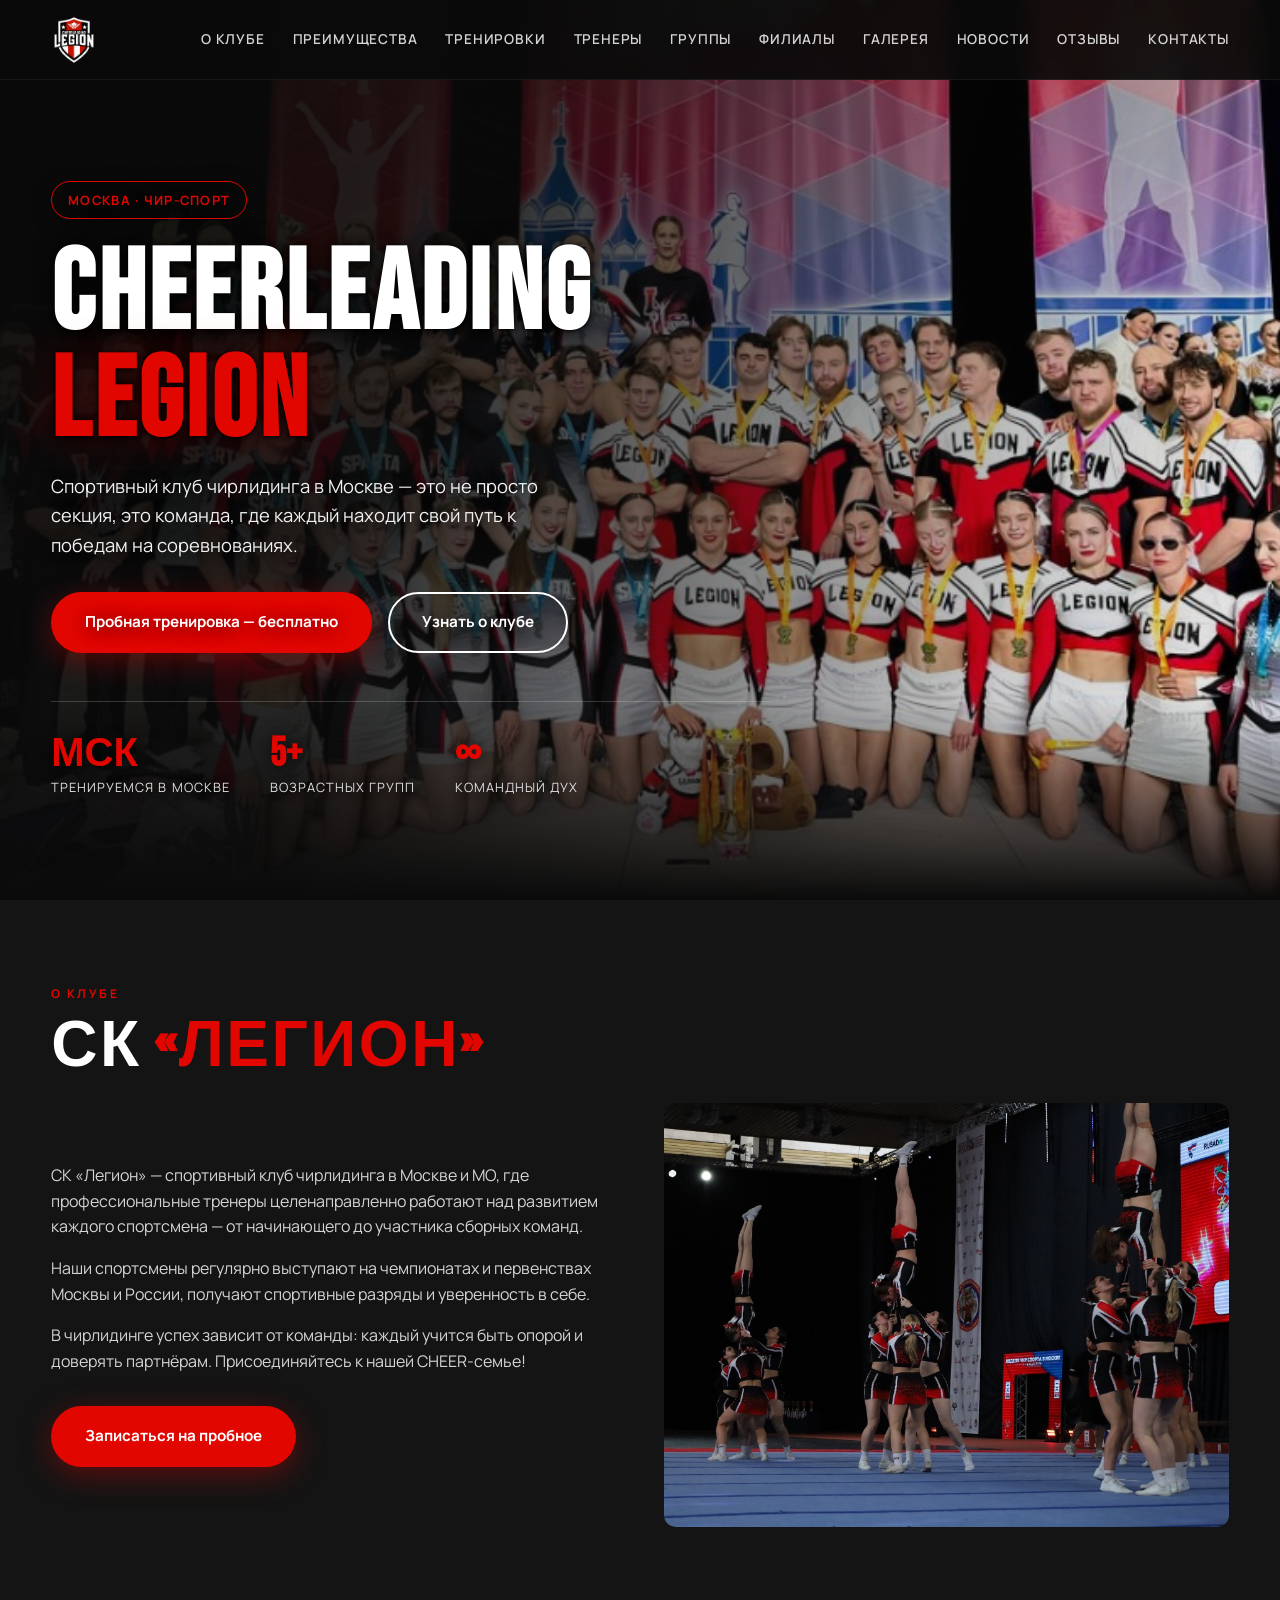
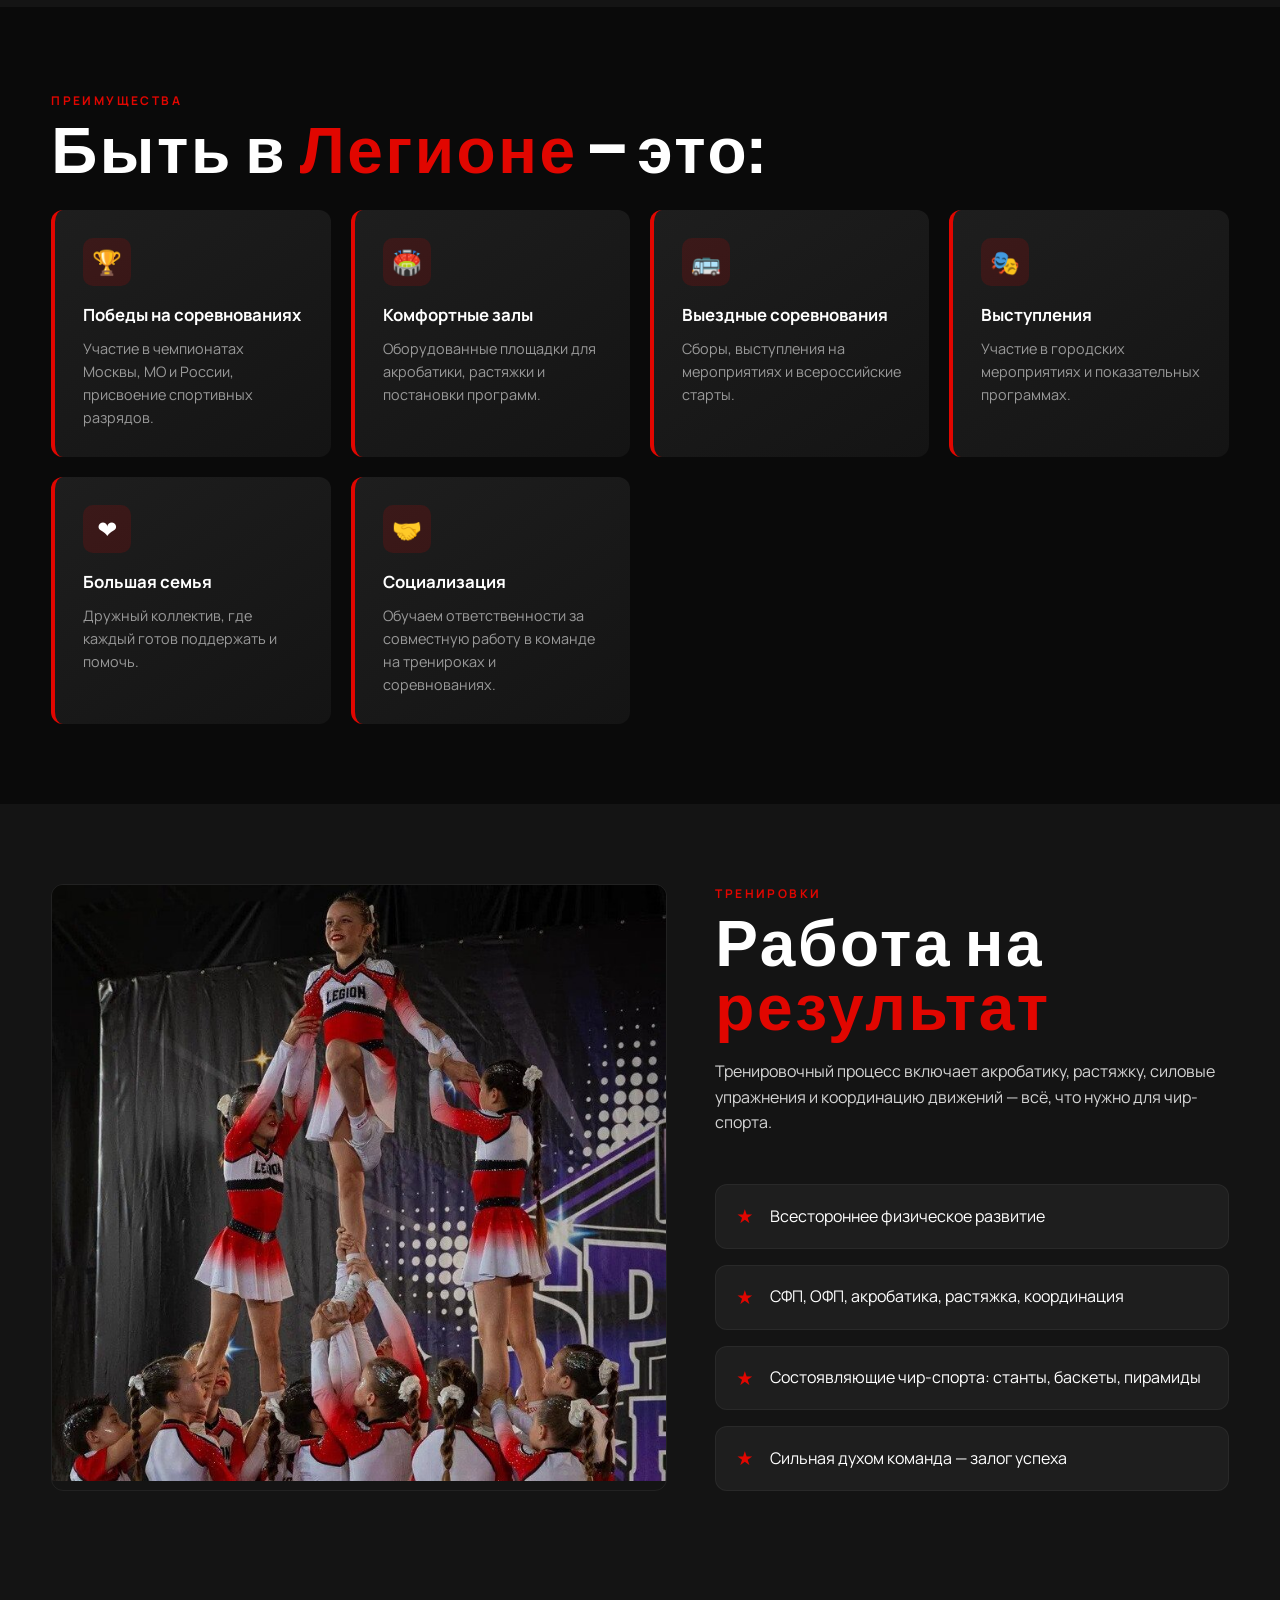
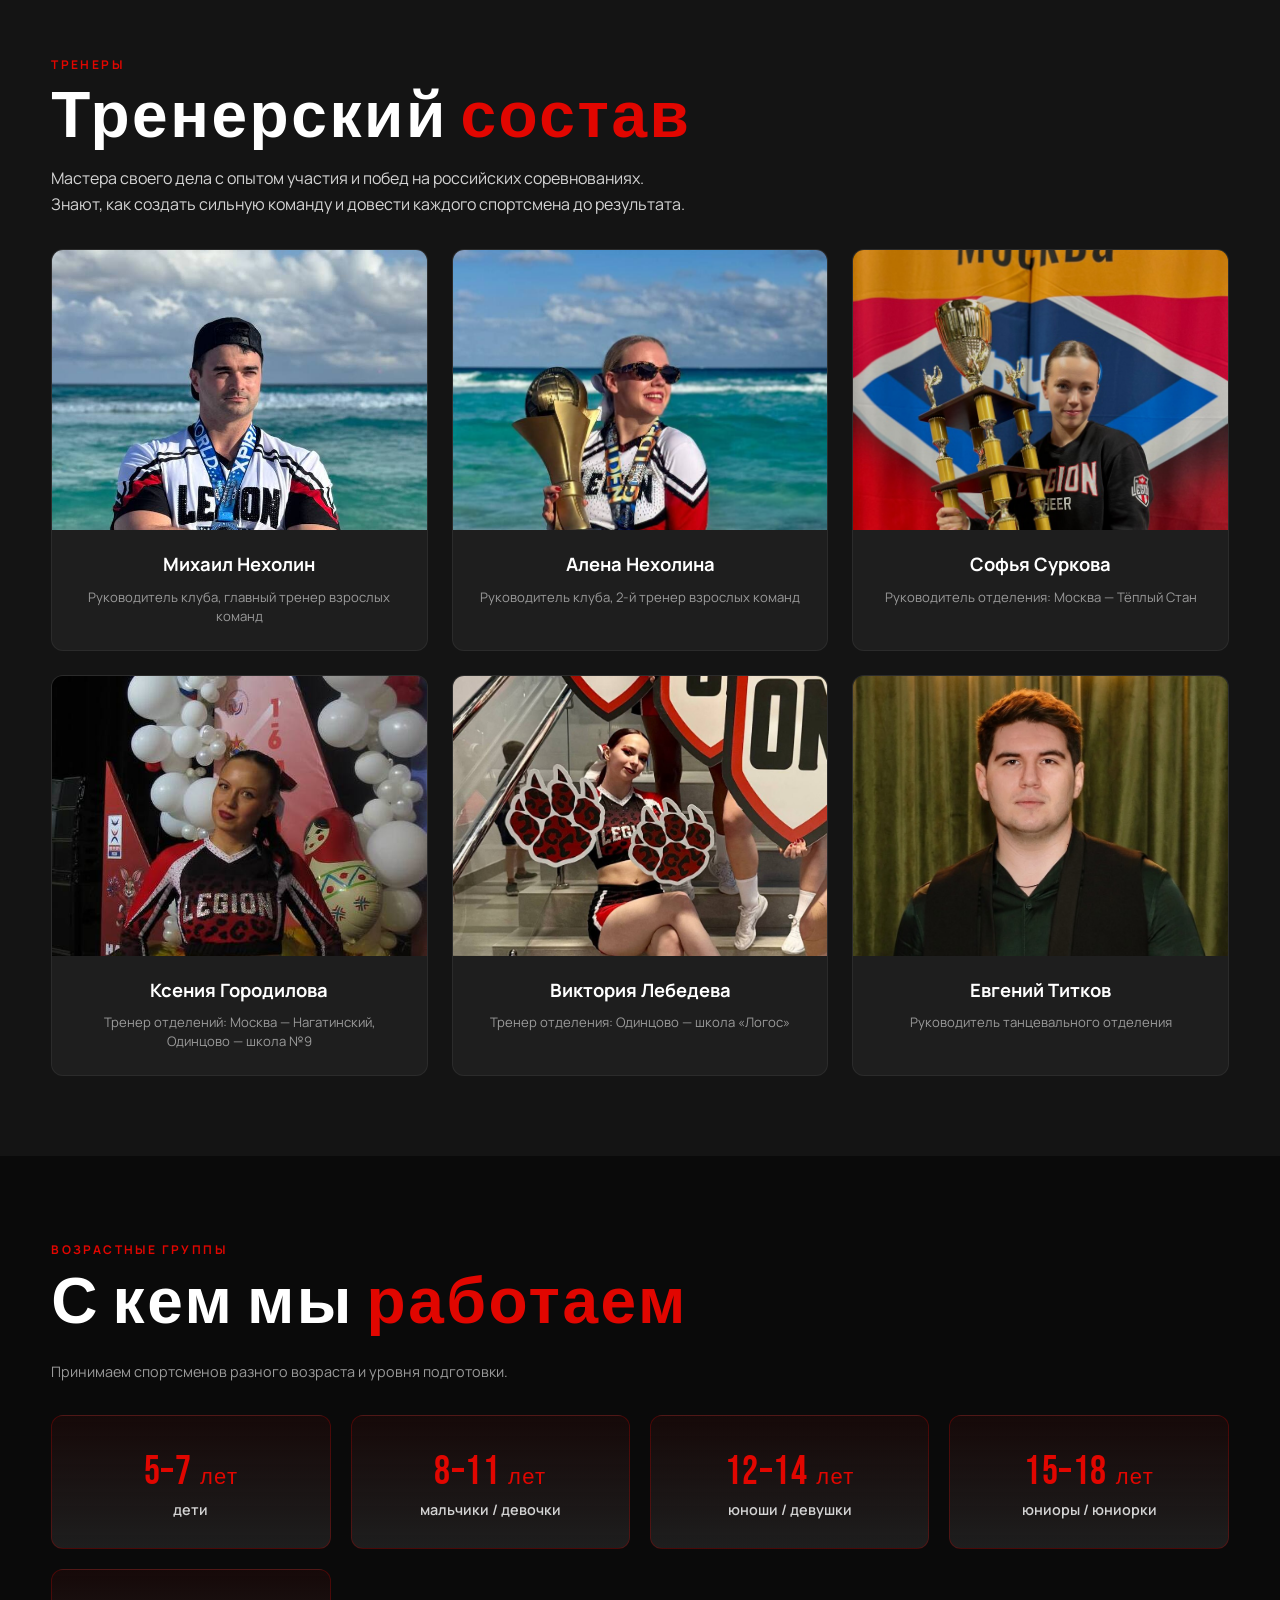
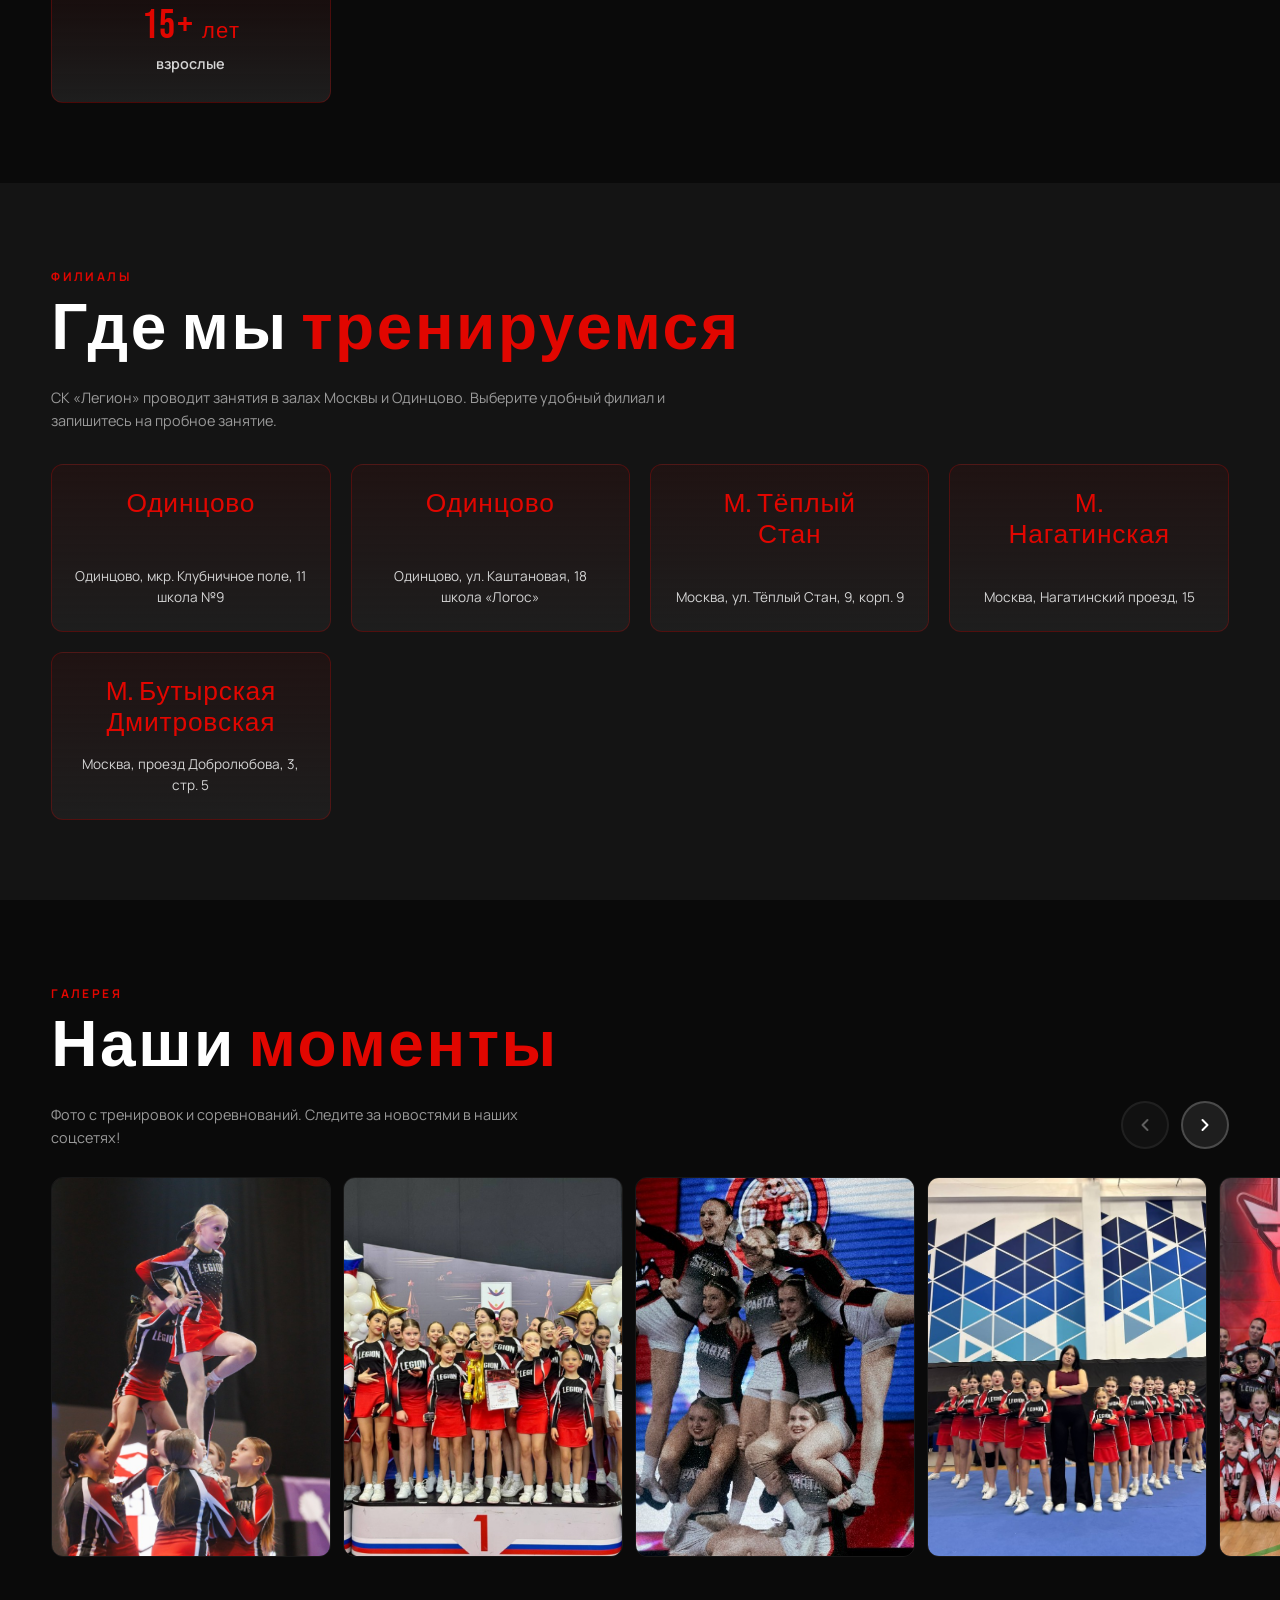
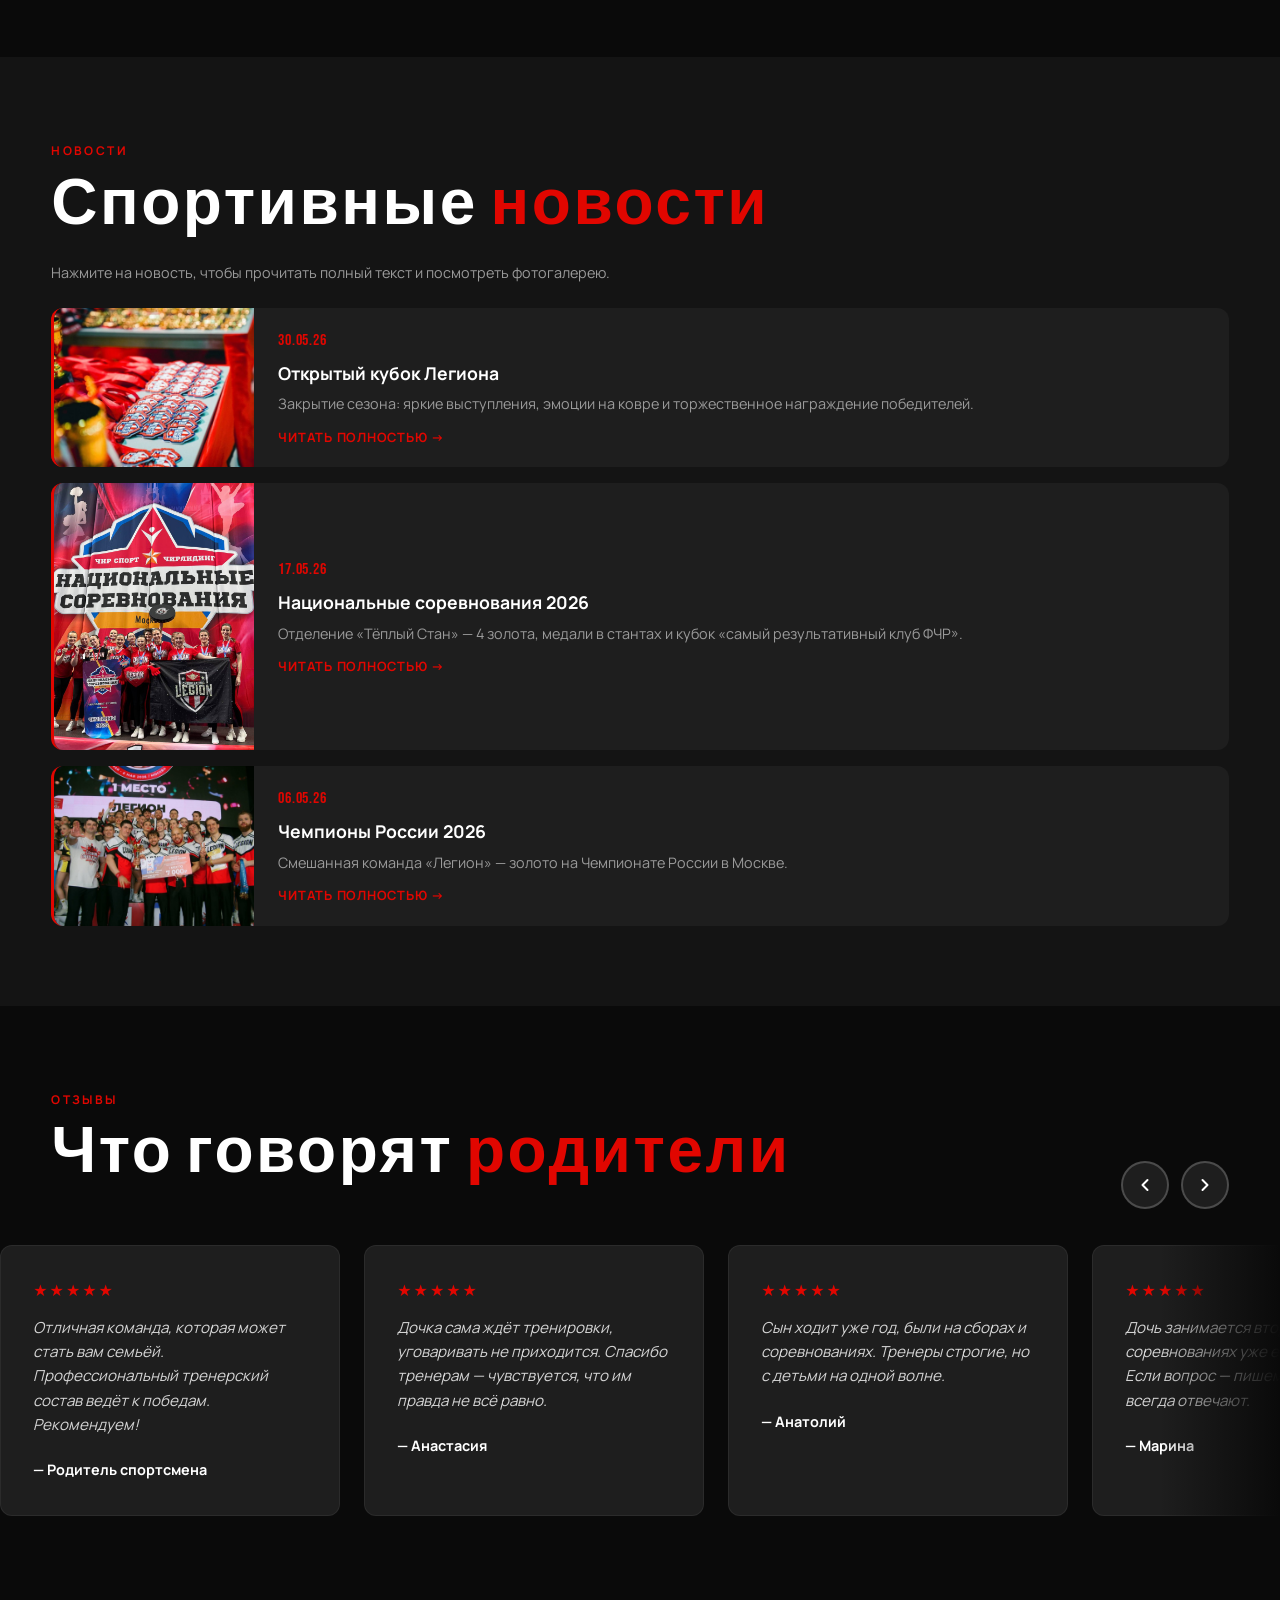
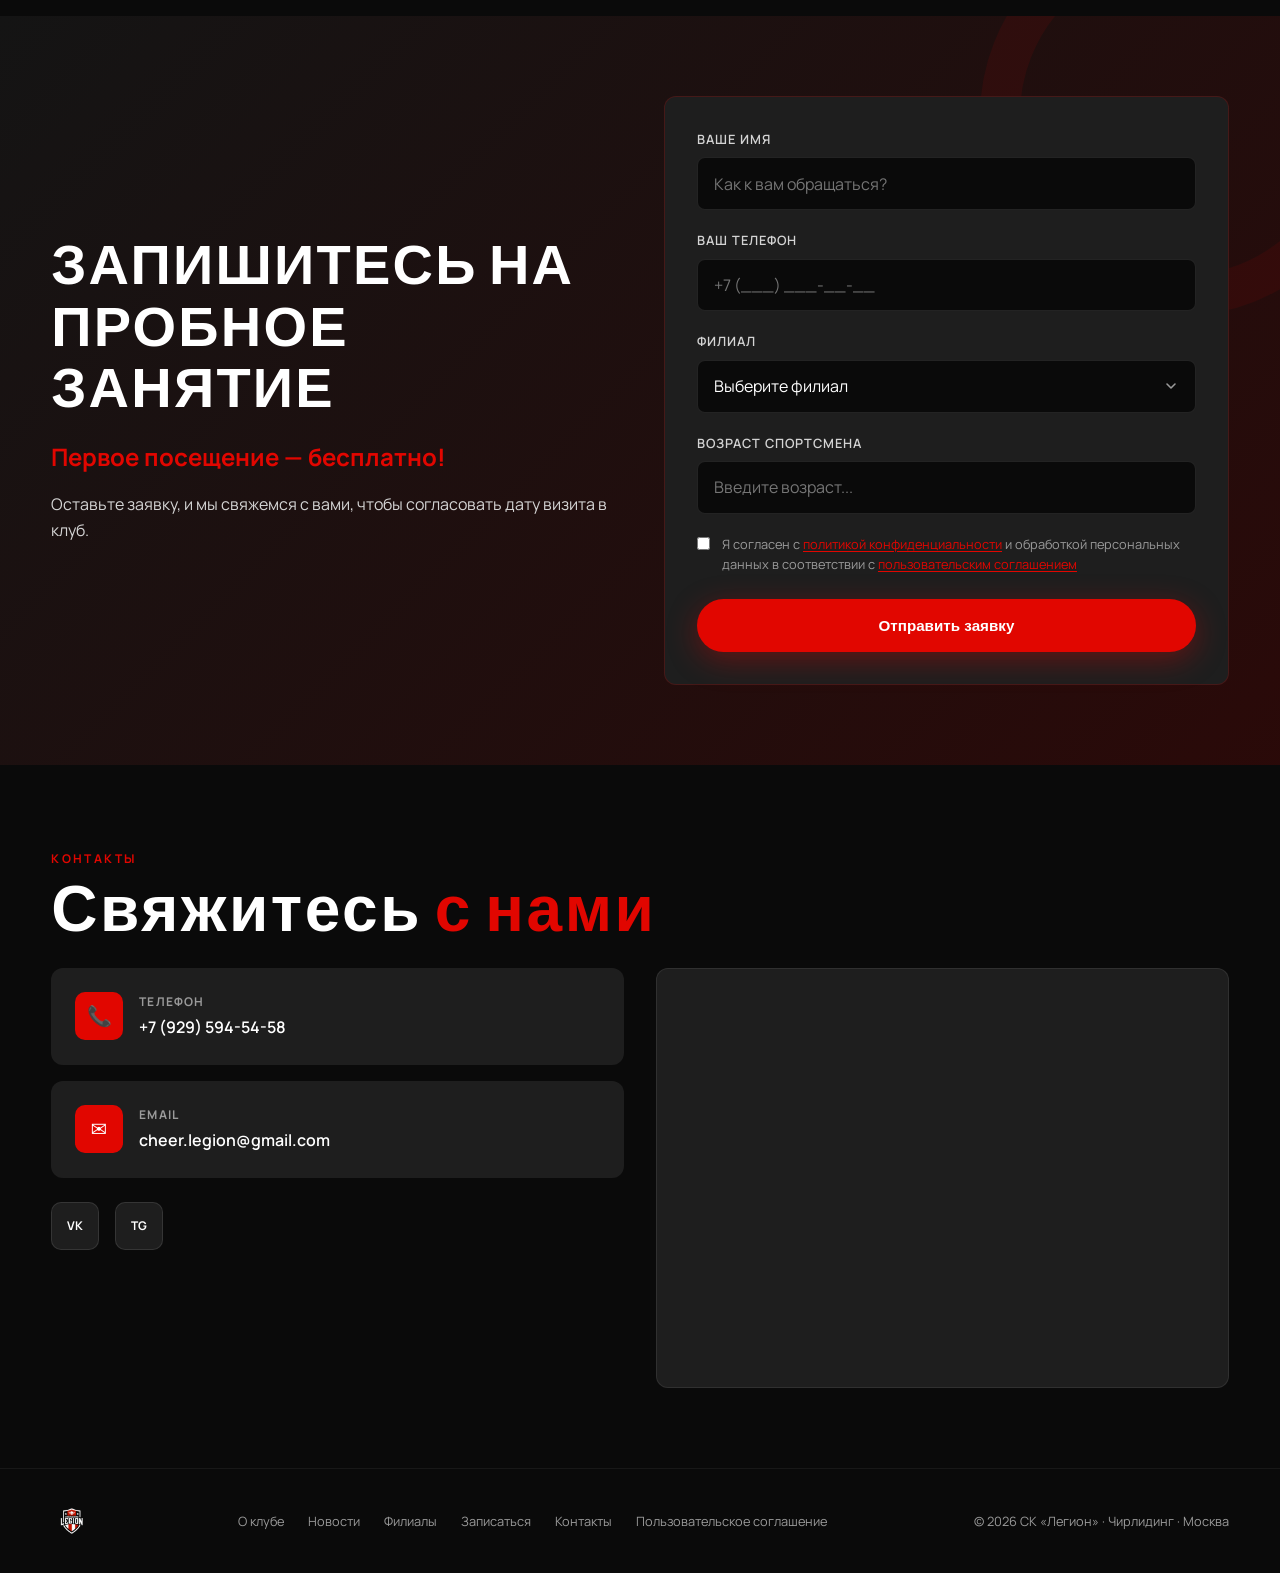
==== index.html @ 0fc9ca2a "Update docs" ====
<!DOCTYPE html>
<html lang="ru">
<head>
  <meta charset="UTF-8">
  <meta name="viewport" content="width=device-width, initial-scale=1.0">
  <meta name="description" content="СК «Легион» — спортивный клуб чирлидинга в Москве. Пробная тренировка бесплатно. Чир-спорт, акробатика, соревнования.">
  <title>СК «Легион» — Чирлидинг в Москве</title>
  <link rel="preconnect" href="https://fonts.googleapis.com">
  <link rel="preconnect" href="https://fonts.gstatic.com" crossorigin>
  <link href="https://fonts.googleapis.com/css2?family=Bebas+Neue&family=Manrope:wght@400;500;600;700;800&display=swap" rel="stylesheet">
  <link rel="stylesheet" href="css/styles.css?v=25">
  <link rel="icon" href="images/logo.png?v=2" type="image/png">
</head>
<body>

  <header class="header" id="header">
    <div class="header-inner">
      <a href="#" class="logo-link">
        <img src="images/logo.png?v=2" alt="Cheerleading Legion">
      </a>
      <nav class="nav">
        <a href="#about">О клубе</a>
        <a href="#benefits">Преимущества</a>
        <a href="#training">Тренировки</a>
        <a href="#coaches">Тренеры</a>
        <a href="#pricing">Группы</a>
        <a href="#branches">Филиалы</a>
        <a href="#gallery">Галерея</a>
        <a href="#news">Новости</a>
        <a href="#reviews">Отзывы</a>
        <a href="#contacts">Контакты</a>
      </nav>
      <a href="#signup" class="btn btn-primary header-cta">Записаться</a>
      <button class="burger" id="burger" aria-label="Меню">
        <span></span><span></span><span></span>
      </button>
    </div>
  </header>

  <div class="mobile-menu" id="mobileMenu">
    <button class="close-btn" id="mobileClose" aria-label="Закрыть">×</button>
    <a href="#about">О клубе</a>
    <a href="#benefits">Преимущества</a>
    <a href="#training">Тренировки</a>
    <a href="#coaches">Тренеры</a>
    <a href="#pricing">Группы</a>
    <a href="#branches">Филиалы</a>
    <a href="#gallery">Галерея</a>
    <a href="#news">Новости</a>
    <a href="#reviews">Отзывы</a>
    <a href="#signup">Записаться</a>
    <a href="#contacts">Контакты</a>
  </div>

  <section class="hero">
    <div class="hero-bg"></div>
    <div class="container hero-content">
      <div class="hero-badge">Москва · Чир-спорт</div>
      <h1>
        CHEERLEADING
        <span class="accent">LEGION</span>
      </h1>
      <p class="hero-sub">
        Спортивный клуб чирлидинга в Москве — это не просто секция, это команда,
        где каждый находит свой путь к победам на соревнованиях.
      </p>
      <div class="hero-actions">
        <a href="#signup" class="btn btn-primary">Пробная тренировка — бесплатно</a>
        <a href="#about" class="btn btn-outline">Узнать о клубе</a>
      </div>
      <div class="hero-stats">
        <div class="hero-stat">
          <strong>МСК</strong>
          <span>Тренируемся в Москве</span>
        </div>
        <div class="hero-stat">
          <strong>5+</strong>
          <span>Возрастных групп</span>
        </div>
        <div class="hero-stat">
          <strong>∞</strong>
          <span>Командный дух</span>
        </div>
      </div>
    </div>
  </section>

  <section class="section about" id="about">
    <div class="container">
      <span class="section-label">О клубе</span>
      <h2 class="section-title">СК <span>«ЛЕГИОН»</span></h2>
      <div class="about-grid">
        <div class="about-text">
          <p>
            СК «Легион» — спортивный клуб чирлидинга в Москве и МО, где профессиональные
            тренеры целенаправленно работают над развитием каждого спортсмена — от
            начинающего до участника сборных команд.
          </p>
          <p>
            Наши спортсмены регулярно выступают на чемпионатах и первенствах Москвы
            и России, получают спортивные
            разряды и уверенность в себе.
          </p>
          <p>
            В чирлидинге успех зависит от команды: каждый учится быть опорой и
            доверять партнёрам. Присоединяйтесь к нашей CHEER-семье!
          </p>
          <a href="#signup" class="btn btn-primary" style="margin-top: 1rem;">Записаться на пробное</a>
        </div>
        <div class="about-image">
          <img src="images/about.png?v=2" alt="Команда Легион — выступление на соревнованиях" loading="lazy">
        </div>
      </div>
    </div>
  </section>

  <section class="section" id="benefits">
    <div class="container">
      <span class="section-label">Преимущества</span>
      <h2 class="section-title">Быть в <span>Легионе</span> — это:</h2>
      <div class="benefits-grid">
        <article class="benefit-card">
          <div class="icon">🏆</div>
          <h3>Победы на соревнованиях</h3>
          <p>Участие в чемпионатах Москвы, МО и России, присвоение спортивных разрядов.</p>
        </article>
        <article class="benefit-card">
          <div class="icon">🏟️</div>
          <h3>Комфортные залы</h3>
          <p>Оборудованные площадки для акробатики, растяжки и постановки программ.</p>
        </article>
        <article class="benefit-card">
          <div class="icon">🚌</div>
          <h3>Выездные соревнования</h3>
          <p>Сборы, выступления на мероприятиях и всероссийские старты.</p>
        </article>
        <article class="benefit-card">
          <div class="icon">🎭</div>
          <h3>Выступления</h3>
          <p>Участие в городских мероприятиях и показательных программах.</p>
        </article>
        <article class="benefit-card">
          <div class="icon">❤️</div>
          <h3>Большая семья</h3>
          <p>Дружный коллектив, где каждый готов поддержать и помочь.</p>
        </article>
        <article class="benefit-card">
          <div class="icon">🤝</div>
          <h3>Социализация</h3>
          <p>Обучаем ответственности за совместную работу в команде на тренироках и соревнованиях.</p>
        </article>
      </div>
    </div>
  </section>

  <section class="section training" id="training">
    <div class="container training-wrap">
      <div class="training-image">
        <img src="images/training-pyramid.jpg?v=2" alt="Команда Легион — пирамида на соревнованиях" loading="lazy">
      </div>
      <div class="training-content">
        <span class="section-label">Тренировки</span>
        <h2 class="section-title">Работа на <span>результат</span></h2>
        <p class="training-desc">
          Тренировочный процесс включает акробатику, растяжку, силовые упражнения
          и координацию движений — всё, что нужно для чир-спорта.
        </p>
        <ul class="training-list">
          <li>Всестороннее физическое развитие</li>
          <li>СФП, ОФП, акробатика, растяжка, координация</li>
          <li>Состоявляющие чир-спорта: станты, баскеты, пирамиды</li>
          <li>Сильная духом команда — залог успеха</li>
        </ul>
      </div>
    </div>
  </section>

  <section class="section coaches" id="coaches">
    <div class="container">
      <span class="section-label">Тренеры</span>
      <h2 class="section-title">Тренерский <span>состав</span></h2>
      <p style="color: var(--gray-light); max-width: 640px; margin: -0.5rem 0 2rem;">
        Мастера своего дела с опытом участия и побед на российских соревнованиях.
        Знают, как создать сильную команду и довести каждого спортсмена до результата.
      </p>
      <div class="coaches-grid">
        <article class="coach-card">
          <div class="coach-photo">
            <img src="images/coach-1.png?v=3" alt="Михаил Нехолин" loading="lazy">
          </div>
          <div class="coach-info">
            <h3>Михаил Нехолин</h3>
            <p>Руководитель клуба, главный тренер взрослых команд</p>
          </div>
        </article>
        <article class="coach-card">
          <div class="coach-photo">
            <img src="images/coach-2.png?v=3" alt="Алена Нехолина" loading="lazy">
          </div>
          <div class="coach-info">
            <h3>Алена Нехолина</h3>
            <p>Руководитель клуба, 2-й тренер взрослых команд</p>
          </div>
        </article>
        <article class="coach-card">
          <div class="coach-photo">
            <img src="images/coach-5.png" alt="Софья Суркова" loading="lazy">
          </div>
          <div class="coach-info">
            <h3>Софья Суркова</h3>
            <p>Руководитель отделения: Москва — Тёплый Стан</p>
          </div>
        </article>
        <article class="coach-card">
          <div class="coach-photo">
            <img src="images/coach-4.png?v=3" alt="Ксения Городилова" loading="lazy">
          </div>
          <div class="coach-info">
            <h3>Ксения Городилова</h3>
            <p>Тренер отделений: Москва — Нагатинский, Одинцово — школа №9</p>
          </div>
        </article>
        <article class="coach-card">
          <div class="coach-photo">
            <img src="images/coach-3.png?v=2" alt="Виктория Лебедева" loading="lazy">
          </div>
          <div class="coach-info">
            <h3>Виктория Лебедева</h3>
            <p>Тренер отделения: Одинцово — школа «Логос»</p>
          </div>
        </article>
        <article class="coach-card">
          <div class="coach-photo">
            <img src="images/coach-6.png" alt="Евгений Титков" loading="lazy">
          </div>
          <div class="coach-info">
            <h3>Евгений Титков</h3>
            <p>Руководитель танцевального отделения</p>
          </div>
        </article>
      </div>
    </div>
  </section>

  <section class="section" id="pricing">
    <div class="container">
      <span class="section-label">Возрастные группы</span>
      <h2 class="section-title">С кем мы <span>работаем</span></h2>
      <p class="section-note">
        Принимаем спортсменов разного возраста и уровня подготовки.
      </p>
      <div class="pricing-grid">
        <article class="price-card age-card">
          <div class="price">5–7 <span class="age-card-unit">лет</span></div>
          <p class="age-card-category">дети</p>
        </article>

        <article class="price-card age-card">
          <div class="price">8–11 <span class="age-card-unit">лет</span></div>
          <p class="age-card-category">мальчики / девочки</p>
        </article>

        <article class="price-card age-card">
          <div class="price">12–14 <span class="age-card-unit">лет</span></div>
          <p class="age-card-category">юноши / девушки</p>
        </article>

        <article class="price-card age-card">
          <div class="price">15–18 <span class="age-card-unit">лет</span></div>
          <p class="age-card-category">юниоры / юниорки</p>
        </article>

        <article class="price-card age-card">
          <div class="price">15+ <span class="age-card-unit">лет</span></div>
          <p class="age-card-category">взрослые</p>
        </article>
      </div>
    </div>
  </section>

  <section class="section branches" id="branches">
    <div class="container">
      <span class="section-label">Филиалы</span>
      <h2 class="section-title">Где мы <span>тренируемся</span></h2>
      <p class="section-note">
        СК «Легион» проводит занятия в залах Москвы и Одинцово. Выберите удобный филиал и запишитесь на пробное занятие.
      </p>
      <div class="pricing-grid branches-grid">
        <article class="price-card branch-card">
          <div class="price">Одинцово</div>
          <p class="location">Одинцово, мкр. Клубничное поле, 11<br>школа №9</p>
        </article>

        <article class="price-card branch-card">
          <div class="price">Одинцово</div>
          <p class="location">Одинцово, ул. Каштановая, 18<br>школа «Логос»</p>
        </article>

        <article class="price-card branch-card">
          <div class="price">М. Тёплый<br>Стан</div>
          <p class="location">Москва, ул. Тёплый Стан, 9, корп. 9</p>
        </article>

        <article class="price-card branch-card">
          <div class="price">М.<br>Нагатинская</div>
          <p class="location">Москва, Нагатинский проезд, 15</p>
        </article>

        <article class="price-card branch-card">
          <div class="price">М. Бутырская<br>Дмитровская</div>
          <p class="location">Москва, проезд Добролюбова, 3, стр. 5</p>
        </article>
      </div>
    </div>
  </section>

  <section class="section gallery-section" id="gallery">
    <div class="container">
      <div class="gallery-header">
        <div>
          <span class="section-label">Галерея</span>
          <h2 class="section-title">Наши <span>моменты</span></h2>
          <p class="gallery-desc">Фото с тренировок и соревнований. Следите за новостями в наших соцсетях!</p>
        </div>
        <div class="gallery-nav">
          <button type="button" class="gallery-nav-btn" id="galleryPrev" aria-label="Предыдущие фото" disabled>
            <svg width="20" height="20" viewBox="0 0 20 20" fill="none" aria-hidden="true"><path d="M12.5 15L7.5 10L12.5 5" stroke="currentColor" stroke-width="2" stroke-linecap="round" stroke-linejoin="round"/></svg>
          </button>
          <button type="button" class="gallery-nav-btn" id="galleryNext" aria-label="Следующие фото">
            <svg width="20" height="20" viewBox="0 0 20 20" fill="none" aria-hidden="true"><path d="M7.5 5L12.5 10L7.5 15" stroke="currentColor" stroke-width="2" stroke-linecap="round" stroke-linejoin="round"/></svg>
          </button>
        </div>
      </div>
      <div class="gallery-slider-outer">
        <div class="gallery-slider" id="gallerySlider" tabindex="0" role="region" aria-label="Галерея фотографий">
          <div class="gallery-item">
            <img src="images/gallery-1.png?v=2" alt="Пирамида — команда Легион" loading="lazy">
          </div>
          <div class="gallery-item">
            <img src="images/gallery-2.png?v=2" alt="Победа на пьедестале" loading="lazy">
          </div>
          <div class="gallery-item">
            <img src="images/gallery-3.png?v=3" alt="Выступление на соревнованиях в Москве" loading="lazy">
          </div>
          <div class="gallery-item">
            <img src="images/gallery-4.png?v=2" alt="Команда Легион с тренером" loading="lazy">
          </div>
          <div class="gallery-item">
            <img src="images/gallery-5.png?v=4" alt="Команда Легион — награждение" loading="lazy">
          </div>
          <div class="gallery-item">
            <img src="images/gallery-6.png" alt="Стойка на руках — Легион" loading="lazy">
          </div>
          <div class="gallery-item">
            <img src="images/gallery-7.png" alt="Команда Легион с медалями" loading="lazy">
          </div>
          <div class="gallery-item">
            <img src="images/gallery-8.png" alt="Гибкость в станте на соревнованиях" loading="lazy">
          </div>
          <div class="gallery-item">
            <img src="images/gallery-9.png" alt="Пирамиду с тренером — Легион" loading="lazy">
          </div>
          <div class="gallery-item">
            <img src="images/gallery-10.png" alt="Групповой стант на сцене" loading="lazy">
          </div>
          <div class="gallery-item">
            <img src="images/gallery-11.png" alt="Стойка на руках — команда" loading="lazy">
          </div>
          <div class="gallery-item">
            <img src="images/gallery-12.png" alt="Пирамида на соревнованиях в Москве" loading="lazy">
          </div>
          <div class="gallery-item">
            <img src="images/gallery-13.png" alt="Групповой стант — Легион" loading="lazy">
          </div>
          <div class="gallery-item">
            <img src="images/gallery-14.png" alt="Прыжок с помпонами" loading="lazy">
          </div>
          <div class="gallery-item">
            <img src="images/gallery-15.png" alt="Групповые стойки на мате" loading="lazy">
          </div>
          <div class="gallery-item">
            <img src="images/gallery-16.png" alt="Выступление с помпонами" loading="lazy">
          </div>
          <div class="gallery-item">
            <img src="images/gallery-17.png" alt="Пирамида на соревнованиях" loading="lazy">
          </div>
          <div class="gallery-item">
            <img src="images/gallery-18.png" alt="Пирамида с помпонами — Легион" loading="lazy">
          </div>
          <div class="gallery-item">
            <img src="images/gallery-19.png" alt="Парные стойки — Легион" loading="lazy">
          </div>
          <div class="gallery-item">
            <img src="images/gallery-20.png" alt="Стант на соревнованиях — юная команда" loading="lazy">
          </div>
          <div class="gallery-item">
            <img src="images/gallery-21.png" alt="Команда Легион с кубком и грамотой" loading="lazy">
          </div>
          <div class="gallery-item">
            <img src="images/gallery-22.png" alt="Выступление с мегафонами — Легион" loading="lazy">
          </div>
          <div class="gallery-item">
            <img src="images/gallery-23.png" alt="Пирамида 52 Легион на соревнованиях в Москве" loading="lazy">
          </div>
        </div>
      </div>
    </div>
  </section>

  <section class="section news" id="news">
    <div class="container">
      <span class="section-label">Новости</span>
      <h2 class="section-title">Спортивные <span>новости</span></h2>
      <p style="color: var(--gray); margin-bottom: 1.5rem; font-size: 0.9rem;">
        Нажмите на новость, чтобы прочитать полный текст и посмотреть фотогалерею.
      </p>
      <div class="news-list" id="newsList"></div>
    </div>
  </section>

  <section class="section reviews-section" id="reviews">
    <div class="container">
      <div class="reviews-header">
        <div>
          <span class="section-label">Отзывы</span>
          <h2 class="section-title">Что говорят <span>родители</span></h2>
        </div>
        <div class="reviews-nav">
          <button type="button" class="reviews-nav-btn" id="reviewsPrev" aria-label="Предыдущие отзывы" disabled>
            <svg width="20" height="20" viewBox="0 0 20 20" fill="none" aria-hidden="true"><path d="M12.5 15L7.5 10L12.5 5" stroke="currentColor" stroke-width="2" stroke-linecap="round" stroke-linejoin="round"/></svg>
          </button>
          <button type="button" class="reviews-nav-btn" id="reviewsNext" aria-label="Следующие отзывы">
            <svg width="20" height="20" viewBox="0 0 20 20" fill="none" aria-hidden="true"><path d="M7.5 5L12.5 10L7.5 15" stroke="currentColor" stroke-width="2" stroke-linecap="round" stroke-linejoin="round"/></svg>
          </button>
        </div>
      </div>
    </div>
    <div class="reviews-slider-outer">
      <div class="reviews-slider" id="reviewsSlider" tabindex="0" role="region" aria-label="Отзывы родителей">
        <article class="review-card">
          <div class="stars">★★★★★</div>
          <p>Отличная команда, которая может стать вам семьёй. Профессиональный тренерский состав ведёт к победам. Рекомендуем!</p>
          <span class="author">— Родитель спортсмена</span>
        </article>
        <article class="review-card">
          <div class="stars">★★★★★</div>
          <p>Дочка сама ждёт тренировки, уговаривать не приходится. Спасибо тренерам — чувствуется, что им правда не всё равно.</p>
          <span class="author">— Анастасия</span>
        </article>
        <article class="review-card">
          <div class="stars">★★★★★</div>
          <p>Сын ходит уже год, были на сборах и соревнованиях. Тренеры строгие, но с детьми на одной волне.</p>
          <span class="author">— Анатолий</span>
        </article>
        <article class="review-card">
          <div class="stars">★★★★★</div>
          <p>Дочь занимается второй год, на соревнованиях уже есть результаты. Если вопрос — пишем тренеру, всегда отвечают.</p>
          <span class="author">— Марина</span>
        </article>
        <article class="review-card">
          <div class="stars">★★★★★</div>
          <p>Искали секцию с акробатикой, где ребенок найдет новых друзей и любимый спорт. В Легионе как раз так и оказалось.</p>
          <span class="author">— Елена</span>
        </article>
        <article class="review-card">
          <div class="stars">★★★★★</div>
          <p>Привели дочь без опыта, переживали что не потянет. Сейчас выступает с командой и сама просится на каждую тренировку.</p>
          <span class="author">— Дмитрий</span>
        </article>
        <article class="review-card">
          <div class="stars">★★★★★</div>
          <p>Клуб большой, но чвствуется как одна семья. Сборы, соревнования, общие праздники — ребенок в восторге, мы тоже довольны.</p>
          <span class="author">— Ольга</span>
        </article>
      </div>
    </div>
  </section>

  <section class="section signup" id="signup">
    <div class="container signup-grid">
      <div class="signup-info">
        <h2>ЗАПИШИТЕСЬ НА ПРОБНОЕ ЗАНЯТИЕ</h2>
        <p class="highlight">Первое посещение — бесплатно!</p>
        <p>Оставьте заявку, и мы свяжемся с вами, чтобы согласовать дату визита в клуб.</p>
      </div>
      <form class="signup-form" id="signupForm" novalidate>
        <input type="text" name="_honey" class="form-honey" tabindex="-1" autocomplete="off" aria-hidden="true">
        <div class="form-group">
          <label for="name">Ваше имя</label>
          <input type="text" id="name" name="name" required placeholder="Как к вам обращаться?">
        </div>
        <div class="form-group">
          <label for="phone">Ваш телефон</label>
          <input type="tel" id="phone" name="phone" required placeholder="+7 (___) ___-__-__" inputmode="tel" autocomplete="tel">
        </div>
        <div class="form-group">
          <label for="branch">Филиал</label>
          <select id="branch" name="branch" required>
            <option value="">Выберите филиал</option>
            <option value="teplyj-stan">Тёплый Стан</option>
            <option value="nagatinskij">Нагатинская</option>
            <option value="dobrolyubova">Добролюбова</option>
            <option value="odintsovo-9">Одинцово — школа №9</option>
            <option value="odintsovo-logos">Одинцово — школа «Логос»</option>
          </select>
        </div>
        <div class="form-group">
          <label for="age">Возраст спортсмена</label>
          <input type="tel" id="age" name="age" required placeholder="Введите возраст..." inputmode="numeric" pattern="[0-9]+" maxlength="2" autocomplete="off" oninput="this.value=this.value.replace(/\D/g,'').slice(0,2)">
        </div>
        <label class="form-checkbox">
          <input type="checkbox" id="consent" required>
          <span>Я согласен с <button type="button" class="legal-inline-link" data-legal-open data-legal-section="privacy">политикой конфиденциальности</button> и обработкой персональных данных в соответствии с <button type="button" class="legal-inline-link" data-legal-open>пользовательским соглашением</button></span>
        </label>
        <button type="submit" class="btn btn-primary" id="signupSubmit" style="width: 100%;">Отправить заявку</button>
        <p class="form-error" id="formError" hidden>Не удалось отправить заявку. Попробуйте ещё раз или позвоните нам.</p>
      </form>
      <div class="form-success" id="formSuccess">
        <h3>Спасибо!</h3>
        <p>Мы получили вашу заявку и скоро свяжемся с вами для согласования даты пробного занятия.</p>
      </div>
    </div>
  </section>

  <section class="section" id="contacts">
    <div class="container">
      <span class="section-label">Контакты</span>
      <h2 class="section-title">Свяжитесь <span>с нами</span></h2>
      <div class="contacts-grid">
        <div>
          <div class="contact-card">
            <div class="icon">📞</div>
            <div>
              <h4>Телефон</h4>
              <a href="tel:+79295945458">+7 (929) 594-54-58</a>
            </div>
          </div>
          <div class="contact-card" style="margin-top: 1rem;">
            <div class="icon">✉️</div>
            <div>
              <h4>Email</h4>
              <a href="mailto:cheer.legion@gmail.com">cheer.legion@gmail.com</a>
            </div>
          </div>
          <div class="social-links">
            <a href="https://vk.ru/legionclubmoscow" target="_blank" rel="noopener noreferrer" title="ВКонтакте" aria-label="ВКонтакте">VK</a>
            <a href="https://t.me/legioncheerclub" target="_blank" rel="noopener noreferrer" title="Telegram" aria-label="Telegram">TG</a>
          </div>
        </div>
        <div id="yandex-map" class="yandex-map" data-api-key="2c42f66c-aea0-40d4-8642-822f8437982b" aria-label="Карта филиалов СК «Легион»"></div>
      </div>
    </div>
  </section>

  <footer class="footer">
    <div class="container footer-inner">
      <img src="images/logo-alt.png?v=2" alt="Legion Cheerleading">
      <nav class="footer-nav">
        <a href="#about">О клубе</a>
        <a href="#news">Новости</a>
        <a href="#branches">Филиалы</a>
        <a href="#signup">Записаться</a>
        <a href="#contacts">Контакты</a>
        <button type="button" class="footer-nav-link" data-legal-open>Пользовательское соглашение</button>
      </nav>
      <p>© 2026 СК «Легион» · Чирлидинг · Москва</p>
    </div>
  </footer>

  <div class="lightbox" id="lightbox">
    <button class="lightbox-close" id="lightboxClose" aria-label="Закрыть">×</button>
    <img src="" alt="" id="lightboxImg">
  </div>

  <div class="legal-modal" id="legalModal" role="dialog" aria-modal="true" aria-labelledby="legalModalTitle" hidden>
    <div class="legal-modal-backdrop" data-legal-close></div>
    <div class="legal-modal-panel">
      <button type="button" class="legal-modal-close" data-legal-close aria-label="Закрыть">×</button>
      <div class="legal-modal-content" id="legalModalContent">
        <p class="legal-modal-date">Дата публикации: 22 июня 2026 г.</p>
        <h2 id="legalModalTitle">Пользовательское соглашение</h2>
        <p>Настоящее Пользовательское соглашение (далее — «Соглашение») регулирует отношения между <strong>Обществом с ограниченной ответственностью «Клуб Чемпионов «Легион»»</strong> (далее — «Оператор», «Клуб», «Администрация»), осуществляющим деятельность под брендом СК «Легион», и любым лицом, использующим сайт СК «Легион» (далее — «Сайт», «Пользователь»).</p>
        <p>Используя Сайт, вы подтверждаете, что ознакомились с условиями Соглашения и принимаете их в полном объёме. Если вы не согласны с условиями, пожалуйста, прекратите использование Сайта.</p>

        <h3>1. Общие положения</h3>
        <p>1.1. Сайт размещён в сети Интернет и предназначен для информирования о деятельности СК «Легион», услугах клуба чирлидинга, тренерах, филиалах, мероприятиях и новостях.</p>
        <p>1.2. Соглашение является публичной офертой в смысле ст. 437 Гражданского кодекса Российской Федерации в части правил использования Сайта. Оказание спортивных услуг регулируется отдельными договорами, правилами клуба и согласиями, подписываемыми при зачислении в секцию.</p>
        <p>1.3. Администрация вправе в любое время изменять Соглашение без предварительного уведомления. Актуальная редакция всегда доступна на Сайте. Продолжение использования Сайта после публикации изменений означает согласие с новой редакцией.</p>
        <p>1.4. <strong>Реквизиты Оператора:</strong></p>
        <ul>
          <li>Полное наименование: Общество с ограниченной ответственностью «Клуб Чемпионов «Легион»»</li>
          <li>Сокращённое наименование: ООО «Клуб Чемпионов «Легион»»</li>
          <li>ОГРН: 1245000101500</li>
          <li>ИНН: 5050165543</li>
          <li>КПП: 505001001</li>
          <li>Юридический адрес: 141100, Московская область, г. Щёлково, ул. Краснознаменская, д. 7, кв. 74</li>
          <li>Генеральный директор: Нехолина Алена Михайловна</li>
          <li>Основной вид деятельности: деятельность спортивных клубов (ОКВЭД 93.12)</li>
          <li>Дата государственной регистрации: 06.09.2024</li>
        </ul>

        <h3>2. Термины и определения</h3>
        <ul>
          <li><strong>Оператор</strong> — ООО «Клуб Чемпионов «Легион»», владелец и администратор Сайта.</li>
          <li><strong>Сайт</strong> — совокупность страниц, размещённых по адресу домена, на котором опубликован ресурс СК «Легион».</li>
          <li><strong>Пользователь</strong> — любое дееспособное физическое лицо, посещающее Сайт.</li>
          <li><strong>Персональные данные</strong> — любая информация, относящаяся к прямо или косвенно определённому физическому лицу, в том числе данные, указанные при заполнении форм на Сайте.</li>
          <li><strong>Услуги</strong> — спортивно-оздоровительные занятия, тренировки, участие в мероприятиях и иные услуги, оказываемые Клубом.</li>
        </ul>

        <h3>3. Правила использования Сайта</h3>
        <p>3.1. Пользователь обязуется использовать Сайт только в законных целях, не нарушая права третьих лиц и действующее законодательство Российской Федерации.</p>
        <p>3.2. Запрещается:</p>
        <ul>
          <li>предпринимать действия, направленные на нарушение работоспособности Сайта, несанкционированный доступ к его разделам или данным;</li>
          <li>копировать, распространять или изменять материалы Сайта без письменного согласия Администрации, за исключением случаев, прямо разрешённых законом;</li>
          <li>размещать через формы Сайта заведомо ложную, оскорбительную или незаконную информацию;</li>
          <li>использовать автоматизированные средства сбора данных (парсинг, массовые запросы) без согласия Администрации.</li>
        </ul>
        <p>3.3. Информация на Сайте носит справочный характер. Расписание, состав групп, адреса филиалов и иные сведения могут изменяться; актуальность уточняйте у представителей Клуба.</p>

        <h3>4. Интеллектуальная собственность</h3>
        <p>4.1. Все материалы Сайта — тексты, фотографии, логотипы, дизайн, видео и иные объекты — являются объектами интеллектуальной собственности Клуба или правомерно используются на основании лицензий.</p>
        <p>4.2. Использование материалов Сайта без письменного разрешения Администрации запрещено, за исключением личного некоммерческого просмотра и цитирования в объёме, допустимом законом, со ссылкой на источник.</p>

        <h3>5. Запись на занятия и оформление заявок</h3>
        <p>5.1. Форма «Записаться на пробное занятие» на Сайте предназначена для направления заявки на связь с Клубом. Отправка заявки не создаёт договор оказания услуг и не гарантирует зачисление в группу.</p>
        <p>5.2. Клуб связывается с Пользователем для уточнения деталей, согласования даты пробного занятия и информирования о правилах посещения, медицинских требованиях и документах.</p>
        <p>5.3. Для несовершеннолетних спортсменов заявку направляет законный представитель (родитель или иное уполномоченное лицо), подтверждая своё право давать согласие на обработку данных ребёнка.</p>
        <p>5.4. Посещение тренировок, в том числе пробных, может требовать медицинской справки и подписания документов Клуба в соответствии с внутренними правилами и законодательством РФ о физической культуре и спорте.</p>

        <h3>6. Ограничение ответственности</h3>
        <p>6.1. Сайт предоставляется «как есть». Администрация не гарантирует бесперебойную и безошибочную работу Сайта, а также полное соответствие информации на Сайте действительности во всех случаях.</p>
        <p>6.2. Администрация не несёт ответственности за:</p>
        <ul>
          <li>убытки, возникшие вследствие использования или невозможности использования Сайта;</li>
          <li>содержание и доступность сторонних сайтов, на которые могут вести ссылки с Сайта (социальные сети, картографические сервисы и др.);</li>
          <li>действия третьих лиц, включая провайдеров связи и хостинг.</li>
        </ul>
        <p>6.3. Ответственность при оказании спортивных услуг, на тренировках и соревнованиях определяется договорами с Клубом, правилами безопасности и применимым законодательством. Занятия чирлидингом связаны с физической нагрузкой; Пользователь (законный представитель) обязан сообщать о состоянии здоровья и соблюдать указания тренеров.</p>

        <h3 id="privacy">7. Политика конфиденциальности и обработка персональных данных</h3>
        <p>7.1. Обработка персональных данных осуществляется в соответствии с Федеральным законом от 27.07.2006 № 152-ФЗ «О персональных данных» и иными нормативными актами РФ.</p>
        <p>7.2. <strong>Оператор персональных данных:</strong> ООО «Клуб Чемпионов «Легион»» (ОГРН 1245000101500, ИНН 5050165543, юридический адрес: 141100, Московская область, г. Щёлково, ул. Краснознаменская, д. 7, кв. 74). Контакты для обращений по вопросам персональных данных: <a href="mailto:cheer.legion@gmail.com">cheer.legion@gmail.com</a>, тел. <a href="tel:+79295945458">+7 (929) 594-54-58</a>.</p>
        <p>7.3. <strong>Какие данные мы можем получать через Сайт:</strong></p>
        <ul>
          <li>имя и фамилия (или имя законного представителя);</li>
          <li>номер телефона;</li>
          <li>возраст спортсмена;</li>
          <li>выбранный филиал или иные сведения, указанные в форме заявки;</li>
          <li>технические данные: IP-адрес, тип браузера, сведения о посещении страниц (при использовании аналитики и cookie).</li>
        </ul>
        <p>7.4. <strong>Цели обработки:</strong> обработка заявок на пробное занятие и обратную связь; информирование о расписании и услугах Клуба; ведение учёта посещаемости и договорных отношений; улучшение работы Сайта; исполнение требований законодательства.</p>
        <p>7.5. <strong>Правовые основания:</strong> согласие субъекта персональных данных (в том числе отмеченное при отправке формы на Сайте); исполнение договора или заключение договора по инициативе субъекта; законные интересы оператора при условии соблюдения прав субъекта данных.</p>
        <p>7.6. <strong>Срок хранения:</strong> данные хранятся не дольше, чем это необходимо для достижения целей обработки, если иной срок не установлен законом или договором. После достижения целей данные подлежат удалению или обезличиванию, если иное не требуется для хранения по закону.</p>
        <p>7.7. <strong>Передача третьим лицам:</strong> данные могут передаваться хостинг-провайдеру, сервисам электронной почты, картографическим сервисам (при отображении карты филиалов) и иным обработчикам в объёме, необходимом для функционирования Сайта и оказания услуг, при условии соблюдения конфиденциальности. Трансграничная передача осуществляется только при наличии законных оснований.</p>
        <p>7.8. <strong>Права субъекта персональных данных:</strong> вы вправе запросить уточнение, блокирование или уничтожение данных, отозвать согласие на обработку, обжаловать действия оператора в Роскомнадзор или в суд. Для реализации прав направьте обращение на контактный email Клуба с указанием ФИО и сути запроса.</p>
        <p>7.9. Администрация принимает разумные организационные и технические меры для защиты персональных данных от неправомерного доступа, уничтожения, изменения или распространения.</p>

        <h3>8. Файлы cookie и аналитика</h3>
        <p>8.1. Сайт может использовать файлы cookie и аналогичные технологии для обеспечения работы отдельных функций (например, карты), запоминания настроек и сбора обезличенной статистики посещений.</p>
        <p>8.2. Продолжая использовать Сайт, вы соглашаетесь на использование cookie в описанных целях. Ограничить или отключить cookie можно в настройках браузера; это может повлиять на корректность работы отдельных разделов Сайта.</p>

        <h3>9. Ссылки на сторонние ресурсы</h3>
        <p>На Сайте могут размещаться ссылки на социальные сети, мессенджеры и внешние сервисы. Администрация не контролирует содержание таких ресурсов и не несёт ответственности за их политику конфиденциальности и условия использования. Переход по внешним ссылкам осуществляется на ваш риск.</p>

        <h3>10. Применимое право и разрешение споров</h3>
        <p>10.1. К настоящему Соглашению и отношениям между Пользователем и Клубом, возникающим в связи с использованием Сайта, применяется законодательство Российской Федерации.</p>
        <p>10.2. Споры подлежат разрешению путём переговоров. При недостижении согласия спор может быть передан на рассмотрение в суд по месту нахождения Оператора (г. Щёлково, Московская область) в порядке, установленном законодательством РФ.</p>

        <h3>11. Контактная информация</h3>
        <p>По всем вопросам, связанным с Сайтом, Соглашением и обработкой персональных данных, вы можете обратиться к Администрации:</p>
        <ul>
          <li>Организация: ООО «Клуб Чемпионов «Легион»» (СК «Легион»)</li>
          <li>Юридический адрес: 141100, Московская область, г. Щёлково, ул. Краснознаменская, д. 7, кв. 74</li>
          <li>ОГРН: 1245000101500 · ИНН: 5050165543 · КПП: 505001001</li>
          <li>Генеральный директор: Нехолина Алена Михайловна</li>
          <li>Email: <a href="mailto:cheer.legion@gmail.com">cheer.legion@gmail.com</a></li>
          <li>Телефон: <a href="tel:+79295945458">+7 (929) 594-54-58</a></li>
        </ul>
      </div>
    </div>
  </div>

  <script src="js/branches-data.js?v=3"></script>
  <script src="js/map.js?v=4"></script>
  <script src="js/news-data.js?v=7"></script>
  <script src="js/news.js"></script>
  <script src="js/main.js?v=10"></script>
</body>
</html>
---- css/styles.css ----
:root {
  --red: #e10600;
  --red-dark: #b80500;
  --red-glow: rgba(225, 6, 0, 0.35);
  --black: #0a0a0a;
  --dark: #141414;
  --dark-2: #1e1e1e;
  --white: #ffffff;
  --gray: #9a9a9a;
  --gray-light: #d4d4d4;
  --font-display: "Bebas Neue", sans-serif;
  --font-body: "Manrope", system-ui, sans-serif;
  --radius: 12px;
  --shadow: 0 20px 60px rgba(0, 0, 0, 0.45);
  --header-h: 80px;
}

*,
*::before,
*::after {
  box-sizing: border-box;
  margin: 0;
  padding: 0;
}

html {
  scroll-behavior: smooth;
}

body {
  font-family: var(--font-body);
  background: var(--black);
  color: var(--white);
  line-height: 1.6;
  overflow-x: hidden;
}

img {
  max-width: 100%;
  display: block;
}

a {
  color: inherit;
  text-decoration: none;
}

ul {
  list-style: none;
}

.container {
  width: min(1200px, 92vw);
  margin: 0 auto;
}

.section {
  padding: 5rem 0;
}

.section-label {
  display: inline-block;
  font-size: 0.75rem;
  font-weight: 700;
  letter-spacing: 0.2em;
  text-transform: uppercase;
  color: var(--red);
  margin-bottom: 0.75rem;
}

.section-title {
  font-family: var(--font-display);
  font-size: clamp(2.5rem, 6vw, 4rem);
  letter-spacing: 0.04em;
  line-height: 1;
  margin-bottom: 1.5rem;
}

.section-title span {
  color: var(--red);
}

.section-note {
  color: var(--gray);
  margin-bottom: 2rem;
  font-size: 0.9rem;
  max-width: 640px;
  line-height: 1.6;
}

.btn {
  display: inline-flex;
  align-items: center;
  justify-content: center;
  gap: 0.5rem;
  padding: 1rem 2rem;
  font-weight: 700;
  font-size: 0.95rem;
  border-radius: 999px;
  border: 2px solid transparent;
  cursor: pointer;
  transition: transform 0.2s, box-shadow 0.2s, background 0.2s;
}

.btn:hover {
  transform: translateY(-2px);
}

.btn-primary {
  background: var(--red);
  color: var(--white);
  box-shadow: 0 8px 30px var(--red-glow);
}

.btn-primary:hover {
  background: var(--red-dark);
}

.btn-outline {
  background: transparent;
  border-color: var(--white);
  color: var(--white);
}

.btn-outline:hover {
  background: var(--white);
  color: var(--black);
}

/* Header */
.header {
  position: fixed;
  top: 0;
  left: 0;
  right: 0;
  z-index: 1000;
  height: var(--header-h);
  display: flex;
  align-items: center;
  background: rgba(10, 10, 10, 0.92);
  backdrop-filter: blur(12px);
  border-bottom: 1px solid rgba(255, 255, 255, 0.06);
  transition: box-shadow 0.3s;
}

.header.scrolled {
  box-shadow: 0 4px 30px rgba(0, 0, 0, 0.5);
}

.header-inner {
  display: flex;
  align-items: center;
  justify-content: space-between;
  width: min(1200px, 92vw);
  margin: 0 auto;
}

.logo-link {
  display: flex;
  align-items: center;
  gap: 0.75rem;
}

.logo-link img {
  height: 52px;
  width: auto;
}

.nav {
  display: flex;
  gap: 1.75rem;
}

.nav a {
  font-size: 0.85rem;
  font-weight: 600;
  text-transform: uppercase;
  letter-spacing: 0.06em;
  color: var(--gray-light);
  transition: color 0.2s;
}

.nav a:hover {
  color: var(--red);
}

.header-cta {
  display: none;
}

.burger {
  display: none;
  flex-direction: column;
  gap: 5px;
  background: none;
  border: none;
  cursor: pointer;
  padding: 4px;
}

.burger span {
  width: 24px;
  height: 2px;
  background: var(--white);
  transition: 0.3s;
}

/* Hero */
.hero {
  position: relative;
  min-height: 100vh;
  display: flex;
  align-items: center;
  justify-content: flex-start;
  padding-top: var(--header-h);
  overflow: hidden;
}

.hero-bg {
  position: absolute;
  inset: 0;
  background:
    linear-gradient(
      105deg,
      rgba(10, 10, 10, 0.97) 0%,
      rgba(10, 10, 10, 0.88) 32%,
      rgba(10, 10, 10, 0.55) 55%,
      rgba(10, 10, 10, 0.2) 78%,
      rgba(10, 10, 10, 0.05) 100%
    ),
    url("../images/hero.png?v=2") center/cover no-repeat;
}

.hero-bg::after {
  content: "";
  position: absolute;
  bottom: 0;
  left: 0;
  right: 0;
  height: 200px;
  background: linear-gradient(transparent, var(--black));
}

.hero-content {
  position: relative;
  z-index: 2;
  max-width: 720px;
  margin-left: clamp(1.25rem, 4vw, 3.5rem);
  margin-right: auto;
  text-shadow: 0 2px 18px rgba(0, 0, 0, 0.75);
}

.hero-badge {
  display: inline-flex;
  align-items: center;
  gap: 0.5rem;
  background: rgba(10, 10, 10, 0.6);
  border: 1px solid var(--red);
  color: var(--red);
  padding: 0.5rem 1rem;
  border-radius: 999px;
  font-size: 0.8rem;
  font-weight: 700;
  text-transform: uppercase;
  letter-spacing: 0.1em;
  margin-bottom: 1.5rem;
  backdrop-filter: blur(6px);
  box-shadow: 0 4px 20px rgba(0, 0, 0, 0.35);
}

.hero h1 {
  font-family: var(--font-display);
  font-size: clamp(3.5rem, 10vw, 7rem);
  line-height: 0.95;
  letter-spacing: 0.03em;
  margin-bottom: 1rem;
  color: var(--white);
  text-shadow:
    0 2px 24px rgba(0, 0, 0, 0.9),
    0 1px 4px rgba(0, 0, 0, 0.95);
}

.hero h1 .accent {
  color: var(--red);
  display: block;
  text-shadow:
    0 2px 24px rgba(0, 0, 0, 0.9),
    0 1px 4px rgba(0, 0, 0, 0.95),
    0 0 40px rgba(225, 6, 0, 0.35);
}

.hero-sub {
  font-size: 1.15rem;
  color: #f2f2f2;
  max-width: 540px;
  margin-bottom: 2rem;
  text-shadow: 0 1px 14px rgba(0, 0, 0, 0.85);
}

.hero-actions {
  display: flex;
  flex-wrap: wrap;
  gap: 1rem;
}

.hero-stats {
  display: flex;
  gap: 2.5rem;
  margin-top: 3rem;
  padding-top: 2rem;
  border-top: 1px solid rgba(255, 255, 255, 0.18);
}

.hero-stat strong {
  display: block;
  font-family: var(--font-display);
  font-size: 2.5rem;
  color: var(--red);
  line-height: 1;
  text-shadow: 0 2px 16px rgba(0, 0, 0, 0.8);
}

.hero-stat span {
  font-size: 0.8rem;
  color: #e0e0e0;
  text-transform: uppercase;
  letter-spacing: 0.08em;
  text-shadow: 0 1px 10px rgba(0, 0, 0, 0.8);
}

/* About */
.about {
  background: var(--dark);
}

.about-grid {
  display: grid;
  grid-template-columns: 1fr 1fr;
  gap: 3rem;
  align-items: center;
}

.about-text p {
  color: var(--gray-light);
  margin-bottom: 1rem;
}

.about-image {
  position: relative;
  border-radius: var(--radius);
  overflow: hidden;
  aspect-ratio: 4/3;
}

.about-image img {
  width: 100%;
  height: 100%;
  object-fit: cover;
}

.about-image::before {
  content: "";
  position: absolute;
  inset: 0;
  border: 3px solid var(--red);
  border-radius: var(--radius);
  transform: translate(12px, 12px);
  z-index: -1;
}

/* Awards */
.awards {
  display: grid;
  grid-template-columns: repeat(3, 1fr);
  gap: 1.5rem;
  margin-top: 3rem;
}

.award-card {
  background: var(--dark-2);
  border: 1px solid rgba(225, 6, 0, 0.2);
  border-radius: var(--radius);
  padding: 1.75rem;
  text-align: center;
  transition: border-color 0.3s, transform 0.3s;
}

.award-card:hover {
  border-color: var(--red);
  transform: translateY(-4px);
}

.award-card .star {
  font-size: 2rem;
  margin-bottom: 0.5rem;
}

.award-card h3 {
  font-family: var(--font-display);
  font-size: 1.5rem;
  letter-spacing: 0.05em;
  color: var(--red);
}

.award-card p {
  font-size: 0.85rem;
  color: var(--gray);
  margin-top: 0.25rem;
}

/* Benefits */
.benefits-grid {
  display: grid;
  grid-template-columns: repeat(auto-fit, minmax(260px, 1fr));
  gap: 1.25rem;
}

.benefit-card {
  background: linear-gradient(145deg, var(--dark-2), var(--dark));
  border-radius: var(--radius);
  padding: 1.75rem;
  border-left: 4px solid var(--red);
  transition: transform 0.3s;
}

.benefit-card:hover {
  transform: translateX(6px);
}

.benefit-card .icon {
  width: 48px;
  height: 48px;
  background: rgba(225, 6, 0, 0.15);
  border-radius: 10px;
  display: flex;
  align-items: center;
  justify-content: center;
  font-size: 1.5rem;
  margin-bottom: 1rem;
}

.benefit-card h3 {
  font-size: 1.05rem;
  font-weight: 700;
  margin-bottom: 0.5rem;
}

.benefit-card p {
  font-size: 0.9rem;
  color: var(--gray);
}

/* Training */
.training {
  background: var(--dark);
}

.training-wrap {
  display: grid;
  grid-template-columns: 1.2fr 1fr;
  gap: 3rem;
  align-items: stretch;
}

.training-content {
  display: flex;
  flex-direction: column;
}

.training-content .section-title {
  margin-bottom: 1rem;
}

.training-desc {
  color: var(--gray-light);
  margin-bottom: 1rem;
}

.training-image {
  border-radius: var(--radius);
  overflow: hidden;
  position: relative;
  border: 1px solid rgba(255, 255, 255, 0.06);
}

.training-image img {
  width: 100%;
  height: auto;
  display: block;
  object-fit: contain;
}

.training-list {
  display: flex;
  flex-direction: column;
  gap: 1rem;
  margin-top: auto;
  padding-top: 2rem;
}

.training-list li {
  display: flex;
  align-items: center;
  gap: 1rem;
  padding: 1rem 1.25rem;
  background: var(--dark-2);
  border-radius: var(--radius);
  border: 1px solid rgba(255, 255, 255, 0.05);
}

.training-list li::before {
  content: "★";
  color: var(--red);
  font-size: 1.2rem;
}

/* Why */
.why-grid {
  display: grid;
  grid-template-columns: repeat(3, 1fr);
  gap: 2rem;
}

.why-card {
  text-align: center;
  padding: 2rem 1.5rem;
}

.why-card .num {
  font-family: var(--font-display);
  font-size: 4rem;
  color: rgba(225, 6, 0, 0.25);
  line-height: 1;
}

.why-card h3 {
  font-size: 1.1rem;
  font-weight: 700;
  margin: 0.5rem 0;
}

.why-card p {
  font-size: 0.9rem;
  color: var(--gray);
}

/* Coaches */
.coaches {
  background: var(--dark);
}

.coaches-grid {
  display: grid;
  grid-template-columns: repeat(3, 1fr);
  gap: 1.5rem;
}

.coach-card {
  background: var(--dark-2);
  border-radius: var(--radius);
  overflow: hidden;
  border: 1px solid rgba(255, 255, 255, 0.06);
  transition: border-color 0.3s;
}

.coach-card:hover {
  border-color: rgba(225, 6, 0, 0.4);
}

.coach-photo {
  height: 280px;
  background: linear-gradient(180deg, var(--dark-2), var(--black));
  display: flex;
  align-items: center;
  justify-content: center;
  overflow: hidden;
}

.coach-photo img {
  width: 100%;
  height: 100%;
  object-fit: cover;
  object-position: center top;
}

.coach-photo .placeholder {
  font-family: var(--font-display);
  font-size: 5rem;
  color: rgba(225, 6, 0, 0.2);
}

.coach-info {
  padding: 1.25rem 1.5rem 1.5rem;
  text-align: center;
}

.coach-info h3 {
  font-size: 1.15rem;
  margin: 0 0 0.5rem;
}

.coach-info p {
  font-size: 0.82rem;
  color: var(--gray);
  line-height: 1.45;
  margin: 0;
}

/* Pricing */
.pricing-grid {
  display: grid;
  grid-template-columns: repeat(auto-fit, minmax(220px, 1fr));
  gap: 1.25rem;
}

.price-card {
  background: var(--dark-2);
  border-radius: var(--radius);
  padding: 1.75rem;
  text-align: center;
  border: 1px solid rgba(255, 255, 255, 0.06);
  transition: border-color 0.3s, transform 0.3s;
}

.price-card.featured {
  border-color: var(--red);
  background: linear-gradient(180deg, rgba(225, 6, 0, 0.12), var(--dark-2));
  transform: scale(1.03);
}

.price-card:hover {
  border-color: var(--red);
}

.price-card .age {
  font-size: 0.8rem;
  color: var(--gray);
  text-transform: uppercase;
  letter-spacing: 0.08em;
}

.price-card .price {
  font-family: var(--font-display);
  font-size: 2.5rem;
  color: var(--red);
  margin: 0.5rem 0;
}

.price-card .location {
  font-size: 0.85rem;
  color: var(--gray-light);
}

/* Age groups */
.price-card.age-card {
  border: 1px solid rgba(225, 6, 0, 0.25);
  background: linear-gradient(180deg, rgba(225, 6, 0, 0.06) 0%, var(--dark-2) 100%);
}

.price-card.age-card:hover {
  border-color: var(--red);
  box-shadow: 0 12px 40px var(--red-glow);
  transform: translateY(-4px);
}

.price-card.age-card .price {
  font-family: var(--font-display);
  font-size: 2.5rem;
  color: #e10600;
  color: var(--red);
  margin: 0.5rem 0;
  line-height: 1;
  letter-spacing: 0.04em;
}

.price-card.age-card .age-card-unit {
  font-size: 0.55em;
  letter-spacing: 0.06em;
  color: inherit;
}

.price-card.age-card .age-card-category {
  font-size: 0.9rem;
  font-weight: 600;
  color: var(--gray-light);
  line-height: 1.4;
  text-transform: lowercase;
  margin: 0;
}

/* Gallery */
.gallery-desc {
  color: var(--gray);
  margin-top: 0.75rem;
  font-size: 0.9rem;
  max-width: 520px;
}

.gallery-header {
  display: flex;
  justify-content: space-between;
  align-items: flex-end;
  gap: 1.5rem;
  margin-bottom: 1.5rem;
}

.gallery-nav {
  display: flex;
  gap: 0.75rem;
  flex-shrink: 0;
}

.gallery-nav-btn {
  display: inline-flex;
  align-items: center;
  justify-content: center;
  width: 48px;
  height: 48px;
  border-radius: 50%;
  border: 2px solid rgba(255, 255, 255, 0.2);
  background: var(--dark-2);
  color: var(--white);
  cursor: pointer;
  transition: border-color 0.2s, background 0.2s, color 0.2s, transform 0.2s, opacity 0.2s;
}

.gallery-nav-btn:hover:not(:disabled) {
  border-color: var(--red);
  background: var(--red);
  transform: translateY(-2px);
}

.gallery-nav-btn:disabled {
  opacity: 0.35;
  cursor: not-allowed;
}

.gallery-slider-outer {
  position: relative;
  margin-right: calc(50% - 50vw);
}

.gallery-slider {
  display: flex;
  gap: 0.75rem;
  overflow-x: auto;
  overflow-y: hidden;
  scroll-snap-type: x mandatory;
  scroll-behavior: smooth;
  -webkit-overflow-scrolling: touch;
  scrollbar-width: thin;
  scrollbar-color: var(--red) var(--dark-2);
  padding: 0.25rem 0 1.25rem;
}

.gallery-slider::-webkit-scrollbar {
  height: 6px;
}

.gallery-slider::-webkit-scrollbar-track {
  background: var(--dark-2);
  border-radius: 999px;
}

.gallery-slider::-webkit-scrollbar-thumb {
  background: var(--red);
  border-radius: 999px;
}

.gallery-item {
  flex: 0 0 auto;
  width: min(280px, 72vw);
  height: 380px;
  scroll-snap-align: start;
  border-radius: var(--radius);
  overflow: hidden;
  position: relative;
  cursor: pointer;
  border: 1px solid rgba(255, 255, 255, 0.06);
  transition: border-color 0.3s, transform 0.3s, box-shadow 0.3s;
}

.gallery-item:hover {
  border-color: rgba(225, 6, 0, 0.35);
  transform: translateY(-4px);
  box-shadow: 0 16px 40px rgba(0, 0, 0, 0.35);
}

.gallery-item img {
  width: 100%;
  height: 100%;
  object-fit: cover;
  transition: transform 0.5s;
}

.gallery-item:hover img {
  transform: scale(1.06);
}

.gallery-item::after {
  content: "";
  position: absolute;
  inset: 0;
  background: linear-gradient(transparent 55%, rgba(10, 10, 10, 0.55));
  opacity: 0;
  transition: opacity 0.3s;
}

.gallery-item:hover::after {
  opacity: 1;
}

/* News */
.news {
  background: var(--dark);
}

.news-list {
  display: flex;
  flex-direction: column;
  gap: 1rem;
}

.news-item {
  display: grid;
  grid-template-columns: 200px 1fr;
  gap: 1.5rem;
  padding: 0;
  background: var(--dark-2);
  border-radius: var(--radius);
  border-left: 3px solid var(--red);
  overflow: hidden;
  transition: transform 0.25s, box-shadow 0.25s, border-color 0.25s;
  cursor: pointer;
}

.news-item:hover {
  transform: translateY(-3px);
  box-shadow: 0 12px 40px rgba(0, 0, 0, 0.4);
  border-left-color: var(--white);
}

.news-item-thumb {
  height: 100%;
  min-height: 140px;
  overflow: hidden;
}

.news-item-thumb img {
  width: 100%;
  height: 100%;
  object-fit: cover;
  transition: transform 0.4s;
}

.news-item:hover .news-item-thumb img {
  transform: scale(1.06);
}

.news-item-body {
  padding: 1.25rem 1.5rem 1.25rem 0;
  display: flex;
  flex-direction: column;
  justify-content: center;
}

.news-date {
  font-family: var(--font-display);
  font-size: 1rem;
  color: var(--red);
  letter-spacing: 0.05em;
  margin-bottom: 0.35rem;
}

.news-item h3 {
  font-size: 1.1rem;
  margin-bottom: 0.4rem;
  transition: color 0.2s;
}

.news-item:hover h3 {
  color: var(--red);
}

.news-item p {
  font-size: 0.9rem;
  color: var(--gray);
  line-height: 1.5;
}

.news-read-more {
  display: inline-block;
  margin-top: 0.75rem;
  font-size: 0.8rem;
  font-weight: 700;
  color: var(--red);
  text-transform: uppercase;
  letter-spacing: 0.06em;
}

/* Article page */
.article-page {
  padding: calc(var(--header-h) + 2rem) 0 4rem;
  min-height: 70vh;
}

.article-loading {
  color: var(--gray);
  text-align: center;
  padding: 4rem 0;
}

.article-breadcrumb {
  display: flex;
  flex-wrap: wrap;
  gap: 0.5rem;
  font-size: 0.85rem;
  color: var(--gray);
  margin-bottom: 2rem;
}

.article-breadcrumb a:hover {
  color: var(--red);
}

.article-breadcrumb span:last-child {
  color: var(--gray-light);
  max-width: 280px;
  overflow: hidden;
  text-overflow: ellipsis;
  white-space: nowrap;
}

.article-header {
  margin-bottom: 2rem;
}

.article-date {
  display: inline-block;
  font-family: var(--font-display);
  font-size: 1.1rem;
  color: var(--red);
  letter-spacing: 0.08em;
  margin-bottom: 0.5rem;
}

.article-title {
  font-family: var(--font-display);
  font-size: clamp(2.2rem, 6vw, 3.5rem);
  letter-spacing: 0.04em;
  line-height: 1.05;
}

.article-cover {
  border-radius: var(--radius);
  overflow: hidden;
  margin-bottom: 2.5rem;
  border: 1px solid rgba(255, 255, 255, 0.08);
}

.article-cover img {
  width: 100%;
  max-height: 480px;
  object-fit: cover;
}

.article-content {
  max-width: 720px;
  margin-bottom: 3rem;
}

.article-content p {
  color: var(--gray-light);
  font-size: 1.05rem;
  line-height: 1.75;
  margin-bottom: 1.25rem;
}

.article-content p:last-child {
  margin-bottom: 0;
}

.article-gallery-title,
.article-more-title {
  font-family: var(--font-display);
  font-size: 2rem;
  letter-spacing: 0.05em;
  margin-bottom: 1.25rem;
}

.article-gallery-grid {
  display: grid;
  grid-template-columns: repeat(auto-fill, minmax(220px, 1fr));
  gap: 0.75rem;
  margin-bottom: 3rem;
}

.article-gallery-item {
  border: none;
  padding: 0;
  border-radius: var(--radius);
  overflow: hidden;
  cursor: pointer;
  background: var(--dark-2);
  aspect-ratio: 4/3;
}

.article-gallery-item img {
  width: 100%;
  height: 100%;
  object-fit: cover;
  transition: transform 0.4s;
}

.article-gallery-item:hover img {
  transform: scale(1.08);
}

.article-more {
  padding-top: 2rem;
  border-top: 1px solid rgba(255, 255, 255, 0.08);
}

.article-more-list {
  display: grid;
  grid-template-columns: repeat(auto-fit, minmax(260px, 1fr));
  gap: 1rem;
}

.article-more-card {
  display: grid;
  grid-template-columns: 100px 1fr;
  gap: 1rem;
  padding: 0.75rem;
  background: var(--dark-2);
  border-radius: var(--radius);
  border: 1px solid rgba(255, 255, 255, 0.06);
  transition: border-color 0.2s;
  overflow: hidden;
}

.article-more-card:hover {
  border-color: var(--red);
}

.article-more-card img {
  width: 100px;
  height: 80px;
  object-fit: cover;
  border-radius: 8px;
}

.article-more-card time {
  font-size: 0.75rem;
  color: var(--red);
  font-weight: 700;
}

.article-more-card h3 {
  font-size: 0.95rem;
  margin-top: 0.25rem;
  line-height: 1.3;
}

.article-not-found {
  text-align: center;
  padding: 4rem 1rem;
}

.article-not-found h1 {
  font-family: var(--font-display);
  font-size: 2.5rem;
  margin-bottom: 1rem;
}

.article-not-found p {
  color: var(--gray);
  margin-bottom: 2rem;
}

/* Reviews */
.reviews-section {
  overflow: hidden;
}

.reviews-header {
  display: flex;
  justify-content: space-between;
  align-items: flex-end;
  gap: 1.5rem;
  margin-bottom: 2rem;
}

.reviews-nav {
  display: flex;
  gap: 0.75rem;
  flex-shrink: 0;
}

.reviews-nav-btn {
  display: inline-flex;
  align-items: center;
  justify-content: center;
  width: 48px;
  height: 48px;
  border-radius: 50%;
  border: 2px solid rgba(255, 255, 255, 0.2);
  background: var(--dark-2);
  color: var(--white);
  cursor: pointer;
  transition: border-color 0.2s, background 0.2s, color 0.2s, transform 0.2s, opacity 0.2s;
}

.reviews-nav-btn:hover:not(:disabled) {
  border-color: var(--red);
  background: var(--red);
  transform: translateY(-2px);
}

.reviews-nav-btn:disabled {
  opacity: 0.35;
  cursor: not-allowed;
}

.reviews-slider-outer {
  position: relative;
  width: 100vw;
  margin-left: calc(50% - 50vw);
}

.reviews-slider-outer::after {
  content: "";
  position: absolute;
  top: 0;
  right: 0;
  bottom: 0;
  width: min(120px, 15vw);
  background: linear-gradient(270deg, var(--black) 0%, transparent 100%);
  pointer-events: none;
  z-index: 1;
}

.reviews-slider {
  display: flex;
  gap: 1.5rem;
  overflow-x: auto;
  overflow-y: hidden;
  scroll-snap-type: x mandatory;
  scroll-behavior: smooth;
  -webkit-overflow-scrolling: touch;
  scrollbar-width: thin;
  scrollbar-color: var(--red) var(--dark-2);
  padding: 0.25rem max(4vw, calc((100vw - min(1200px, 92vw)) / 2)) 1.25rem
    max(4vw, calc((100vw - min(1200px, 92vw)) / 2));
}

.reviews-slider::-webkit-scrollbar {
  height: 6px;
}

.reviews-slider::-webkit-scrollbar-track {
  background: var(--dark-2);
  border-radius: 999px;
}

.reviews-slider::-webkit-scrollbar-thumb {
  background: var(--red);
  border-radius: 999px;
}

.review-card {
  flex: 0 0 min(340px, 82vw);
  scroll-snap-align: start;
  background: var(--dark-2);
  border-radius: var(--radius);
  padding: 2rem;
  border: 1px solid rgba(255, 255, 255, 0.06);
  position: relative;
  transition: border-color 0.3s, transform 0.3s, box-shadow 0.3s;
}

.review-card:hover {
  border-color: rgba(225, 6, 0, 0.35);
  transform: translateY(-4px);
  box-shadow: 0 16px 40px rgba(0, 0, 0, 0.35);
}

.review-card::before {
  content: """;
  position: absolute;
  top: 1rem;
  right: 1.5rem;
  font-family: var(--font-display);
  font-size: 5rem;
  color: rgba(225, 6, 0, 0.15);
  line-height: 1;
}

.review-card p {
  font-size: 0.95rem;
  color: var(--gray-light);
  font-style: italic;
  margin-bottom: 1.25rem;
}

.review-card .author {
  font-weight: 700;
  font-size: 0.9rem;
}

.review-card .stars {
  color: var(--red);
  margin-bottom: 0.75rem;
  letter-spacing: 2px;
}

/* Signup */
.signup {
  background: linear-gradient(135deg, var(--dark) 0%, rgba(225, 6, 0, 0.15) 100%);
  position: relative;
  overflow: hidden;
}

.signup::before {
  content: "";
  position: absolute;
  right: -100px;
  top: -100px;
  width: 400px;
  height: 400px;
  border: 40px solid rgba(225, 6, 0, 0.08);
  border-radius: 50%;
}

.signup-grid {
  display: grid;
  grid-template-columns: 1fr 1fr;
  gap: 3rem;
  align-items: center;
}

.signup-form {
  position: relative;
  background: var(--dark-2);
  padding: 2rem;
  border-radius: var(--radius);
  border: 1px solid rgba(225, 6, 0, 0.2);
}

.form-group {
  margin-bottom: 1.25rem;
}

.form-group label {
  display: block;
  font-size: 0.8rem;
  font-weight: 600;
  text-transform: uppercase;
  letter-spacing: 0.08em;
  margin-bottom: 0.5rem;
  color: var(--gray-light);
}

.form-group input,
.form-group select {
  width: 100%;
  padding: 0.9rem 1rem;
  background: var(--black);
  border: 1px solid rgba(255, 255, 255, 0.1);
  border-radius: 8px;
  color: var(--white);
  font-family: inherit;
  font-size: 1rem;
  transition: border-color 0.2s;
}

.form-group select {
  appearance: none;
  -webkit-appearance: none;
  padding-right: 2.75rem;
  background-image: url("data:image/svg+xml,%3Csvg xmlns='http://www.w3.org/2000/svg' width='16' height='16' viewBox='0 0 20 20' fill='none'%3E%3Cpath d='M5 7.5L10 12.5L15 7.5' stroke='%239a9a9a' stroke-width='2' stroke-linecap='round' stroke-linejoin='round'/%3E%3C/svg%3E");
  background-repeat: no-repeat;
  background-position: right 1rem center;
  background-size: 1rem;
  cursor: pointer;
}

.form-group input:focus,
.form-group select:focus {
  outline: none;
  border-color: var(--red);
}

.form-checkbox {
  display: flex;
  align-items: flex-start;
  gap: 0.75rem;
  font-size: 0.8rem;
  color: var(--gray);
  margin-bottom: 1.5rem;
}

.form-checkbox input {
  margin-top: 3px;
  accent-color: var(--red);
}

.form-success {
  display: none;
  text-align: center;
  padding: 2rem;
}

.form-success.show {
  display: block;
}

.form-success h3 {
  color: var(--red);
  font-family: var(--font-display);
  font-size: 2rem;
  margin-bottom: 0.5rem;
}

.form-honey {
  position: absolute;
  left: -9999px;
  width: 1px;
  height: 1px;
  opacity: 0;
  pointer-events: none;
}

.form-error {
  margin-top: 1rem;
  font-size: 0.85rem;
  color: #ff6b6b;
  text-align: center;
}

.btn:disabled {
  opacity: 0.7;
  cursor: not-allowed;
  transform: none;
}

.signup-info h2 {
  font-family: var(--font-display);
  font-size: clamp(2rem, 5vw, 3.5rem);
  letter-spacing: 0.04em;
  line-height: 1.1;
  margin-bottom: 1rem;
}

.signup-info .highlight {
  color: var(--red);
  font-size: 1.5rem;
  font-weight: 700;
  margin-bottom: 1rem;
}

.signup-info p {
  color: var(--gray-light);
}

/* Branches */
.branches {
  background: var(--dark);
}

.branches-grid {
  grid-template-columns: repeat(auto-fit, minmax(260px, 1fr));
}

.price-card.branch-card {
  display: flex;
  flex-direction: column;
  align-items: center;
  justify-content: space-between;
  min-height: 168px;
  padding: 1.5rem 1.25rem;
  border: 1px solid rgba(225, 6, 0, 0.25);
  background: linear-gradient(180deg, rgba(225, 6, 0, 0.06) 0%, var(--dark-2) 100%);
  overflow: hidden;
}

.price-card.branch-card:hover {
  border-color: var(--red);
  box-shadow: 0 12px 40px var(--red-glow);
  transform: translateY(-4px);
}

.price-card.branch-card .price {
  font-family: var(--font-display);
  font-size: clamp(1.25rem, 2.2vw, 1.65rem);
  color: #e10600;
  color: var(--red);
  margin: 0 0 0.75rem;
  line-height: 1.15;
  letter-spacing: 0.03em;
  max-width: 100%;
  overflow-wrap: break-word;
  word-break: normal;
}

.price-card.branch-card .location {
  font-size: 0.85rem;
  color: var(--gray-light);
  line-height: 1.5;
  margin: 0;
  width: 100%;
}

/* Contacts */
.contacts-grid {
  display: grid;
  grid-template-columns: 1fr 1fr;
  gap: 2rem;
}

.contact-card {
  display: flex;
  gap: 1rem;
  padding: 1.5rem;
  background: var(--dark-2);
  border-radius: var(--radius);
}

.contact-card .icon {
  width: 48px;
  height: 48px;
  background: var(--red);
  border-radius: 10px;
  display: flex;
  align-items: center;
  justify-content: center;
  flex-shrink: 0;
  font-size: 1.25rem;
}

.contact-card h4 {
  font-size: 0.75rem;
  text-transform: uppercase;
  letter-spacing: 0.1em;
  color: var(--gray);
  margin-bottom: 0.25rem;
}

.contact-card a,
.contact-card p {
  font-weight: 600;
}

.social-links {
  display: flex;
  gap: 1rem;
  margin-top: 1.5rem;
}

.social-links a {
  width: 48px;
  height: 48px;
  background: var(--dark-2);
  border: 1px solid rgba(255, 255, 255, 0.1);
  border-radius: 10px;
  display: flex;
  align-items: center;
  justify-content: center;
  font-weight: 700;
  font-size: 0.75rem;
  transition: background 0.2s, border-color 0.2s;
}

.social-links a:hover {
  background: var(--red);
  border-color: var(--red);
}

.yandex-map {
  background: var(--dark-2);
  border-radius: var(--radius);
  height: 420px;
  overflow: hidden;
  border: 1px solid rgba(255, 255, 255, 0.08);
}

.yandex-map iframe {
  width: 100%;
  height: 100%;
  border: 0;
  display: block;
}

.map-placeholder {
  background: var(--dark-2);
  border-radius: var(--radius);
  height: 280px;
  display: flex;
  align-items: center;
  justify-content: center;
  color: var(--gray);
  border: 1px dashed rgba(255, 255, 255, 0.1);
}

/* Footer */
.footer {
  background: var(--black);
  border-top: 1px solid rgba(255, 255, 255, 0.06);
  padding: 2rem 0;
}

.footer-inner {
  display: flex;
  justify-content: space-between;
  align-items: center;
  flex-wrap: wrap;
  gap: 1rem;
}

.footer img {
  height: 40px;
}

.footer p {
  font-size: 0.8rem;
  color: var(--gray);
}

.footer-nav {
  display: flex;
  gap: 1.5rem;
}

.footer-nav a {
  font-size: 0.8rem;
  color: var(--gray);
}

.footer-nav a:hover {
  color: var(--red);
}

.footer-nav-link {
  font-size: 0.8rem;
  color: var(--gray);
  background: none;
  border: none;
  padding: 0;
  font-family: inherit;
  cursor: pointer;
  text-align: left;
}

.footer-nav-link:hover {
  color: var(--red);
}

/* Legal modal */
.legal-modal {
  position: fixed;
  inset: 0;
  z-index: 2100;
  display: flex;
  align-items: center;
  justify-content: center;
  padding: 1rem;
}

.legal-modal[hidden] {
  display: none;
}

.legal-modal-backdrop {
  position: absolute;
  inset: 0;
  background: rgba(0, 0, 0, 0.85);
  backdrop-filter: blur(4px);
}

.legal-modal-panel {
  position: relative;
  width: min(720px, 100%);
  max-height: min(90vh, 900px);
  background: var(--dark);
  border: 1px solid rgba(255, 255, 255, 0.08);
  border-radius: var(--radius);
  box-shadow: 0 24px 80px rgba(0, 0, 0, 0.6);
  display: flex;
  flex-direction: column;
  overflow: hidden;
}

.legal-modal-close {
  position: absolute;
  top: 1rem;
  right: 1rem;
  z-index: 2;
  background: var(--red);
  border: none;
  color: white;
  width: 40px;
  height: 40px;
  border-radius: 50%;
  font-size: 1.35rem;
  line-height: 1;
  cursor: pointer;
  flex-shrink: 0;
}

.legal-modal-content {
  overflow-y: auto;
  padding: 2.5rem 2rem 2rem;
  font-size: 0.9rem;
  line-height: 1.7;
  color: rgba(255, 255, 255, 0.85);
}

.legal-modal-content h2 {
  font-family: var(--font-display);
  font-size: 2rem;
  letter-spacing: 0.02em;
  color: var(--white);
  margin-bottom: 1rem;
  padding-right: 2.5rem;
}

.legal-modal-content h3 {
  font-size: 1rem;
  font-weight: 700;
  color: var(--white);
  margin: 1.75rem 0 0.75rem;
}

.legal-modal-content p {
  margin-bottom: 0.75rem;
}

.legal-modal-content ul {
  margin: 0.5rem 0 1rem 1.25rem;
}

.legal-modal-content li {
  margin-bottom: 0.4rem;
}

.legal-modal-content a {
  color: var(--red);
  text-decoration: underline;
  text-underline-offset: 2px;
}

.legal-modal-content a:hover {
  color: var(--white);
}

.legal-modal-date {
  font-size: 0.8rem;
  color: var(--gray);
  margin-bottom: 0.5rem;
}

.legal-inline-link {
  display: inline;
  padding: 0;
  border: none;
  background: none;
  font: inherit;
  color: var(--red);
  text-decoration: underline;
  text-underline-offset: 2px;
  cursor: pointer;
}

.legal-inline-link:hover {
  color: var(--red-dark);
}

/* Lightbox */
.lightbox {
  position: fixed;
  inset: 0;
  background: rgba(0, 0, 0, 0.95);
  z-index: 2000;
  display: none;
  align-items: center;
  justify-content: center;
  padding: 2rem;
}

.lightbox.open {
  display: flex;
}

.lightbox img {
  max-height: 90vh;
  max-width: 90vw;
  border-radius: var(--radius);
}

.lightbox-close {
  position: absolute;
  top: 1.5rem;
  right: 1.5rem;
  background: var(--red);
  border: none;
  color: white;
  width: 48px;
  height: 48px;
  border-radius: 50%;
  font-size: 1.5rem;
  cursor: pointer;
}

/* Mobile menu */
.mobile-menu {
  position: fixed;
  inset: 0;
  background: var(--black);
  z-index: 999;
  display: none;
  flex-direction: column;
  align-items: center;
  justify-content: center;
  gap: 2rem;
}

.mobile-menu.open {
  display: flex;
}

.mobile-menu a {
  font-family: var(--font-display);
  font-size: 2rem;
  letter-spacing: 0.1em;
}

.mobile-menu .close-btn {
  position: absolute;
  top: 1.5rem;
  right: 1.5rem;
  background: none;
  border: none;
  color: white;
  font-size: 2rem;
  cursor: pointer;
}

/* Responsive */
@media (max-width: 992px) {
  .about-grid,
  .training-wrap,
  .signup-grid,
  .contacts-grid {
    grid-template-columns: 1fr;
  }

  .coaches-grid {
    grid-template-columns: repeat(2, 1fr);
  }

  .awards,
  .why-grid {
    grid-template-columns: 1fr;
  }
}

@media (max-width: 768px) {
  .nav,
  .header .btn-primary {
    display: none;
  }

  .burger {
    display: flex;
  }

  .header-cta {
    display: inline-flex;
    padding: 0.6rem 1.2rem;
    font-size: 0.8rem;
  }

  .hero-stats {
    flex-wrap: wrap;
    gap: 1.5rem;
  }

  .hero-bg {
    background:
      linear-gradient(
        180deg,
        rgba(10, 10, 10, 0.8) 0%,
        rgba(10, 10, 10, 0.9) 50%,
        rgba(10, 10, 10, 0.95) 100%
      ),
      url("../images/hero.png?v=2") center/cover no-repeat;
  }

  .hero-bg::after {
    height: 120px;
  }

  .hero-content {
    width: calc(100% - 2.5rem);
    margin-left: 1.25rem;
    margin-right: 1.25rem;
    padding: 1.75rem 1.25rem;
    background: rgba(10, 10, 10, 0.55);
    backdrop-filter: blur(8px);
    -webkit-backdrop-filter: blur(8px);
    border-radius: var(--radius);
    box-shadow: 0 8px 32px rgba(0, 0, 0, 0.4);
  }

  .hero h1,
  .hero h1 .accent {
    text-shadow:
      0 2px 20px rgba(0, 0, 0, 0.95),
      0 1px 3px rgba(0, 0, 0, 1);
  }

  .hero-sub {
    font-size: 1.05rem;
    color: #fff;
    text-shadow: 0 1px 12px rgba(0, 0, 0, 0.9);
  }

  .hero-actions {
    flex-direction: column;
  }

  .hero-actions .btn {
    width: 100%;
    justify-content: center;
  }

  .hero-stats {
    margin-top: 2rem;
    padding-top: 1.5rem;
    gap: 1.25rem 2rem;
  }

  .hero-stat span {
    color: #f0f0f0;
  }

  .news-item {
    grid-template-columns: 1fr;
  }

  .news-item-body {
    padding: 1.25rem;
  }

  .news-item-thumb {
    min-height: 180px;
  }

  .article-more-card {
    grid-template-columns: 1fr;
  }

  .article-more-card img {
    width: 100%;
    height: 140px;
  }

  .price-card.featured {
    transform: none;
  }

  .legal-modal {
    padding: 0.5rem;
  }

  .legal-modal-content {
    padding: 2.25rem 1.25rem 1.5rem;
  }

  .legal-modal-content h2 {
    font-size: 1.6rem;
  }

  .footer-inner {
    flex-direction: column;
    text-align: center;
  }

  .footer-nav {
    flex-wrap: wrap;
    justify-content: center;
    gap: 1rem 1.25rem;
  }

  .gallery-header {
    flex-direction: column;
    align-items: flex-start;
  }

  .gallery-nav {
    align-self: flex-end;
  }

  .gallery-item {
    width: min(240px, 78vw);
    height: 320px;
  }

  .reviews-header {
    flex-direction: column;
    align-items: flex-start;
  }

  .reviews-nav {
    align-self: flex-end;
  }

  .review-card {
    flex-basis: min(300px, 88vw);
  }
}
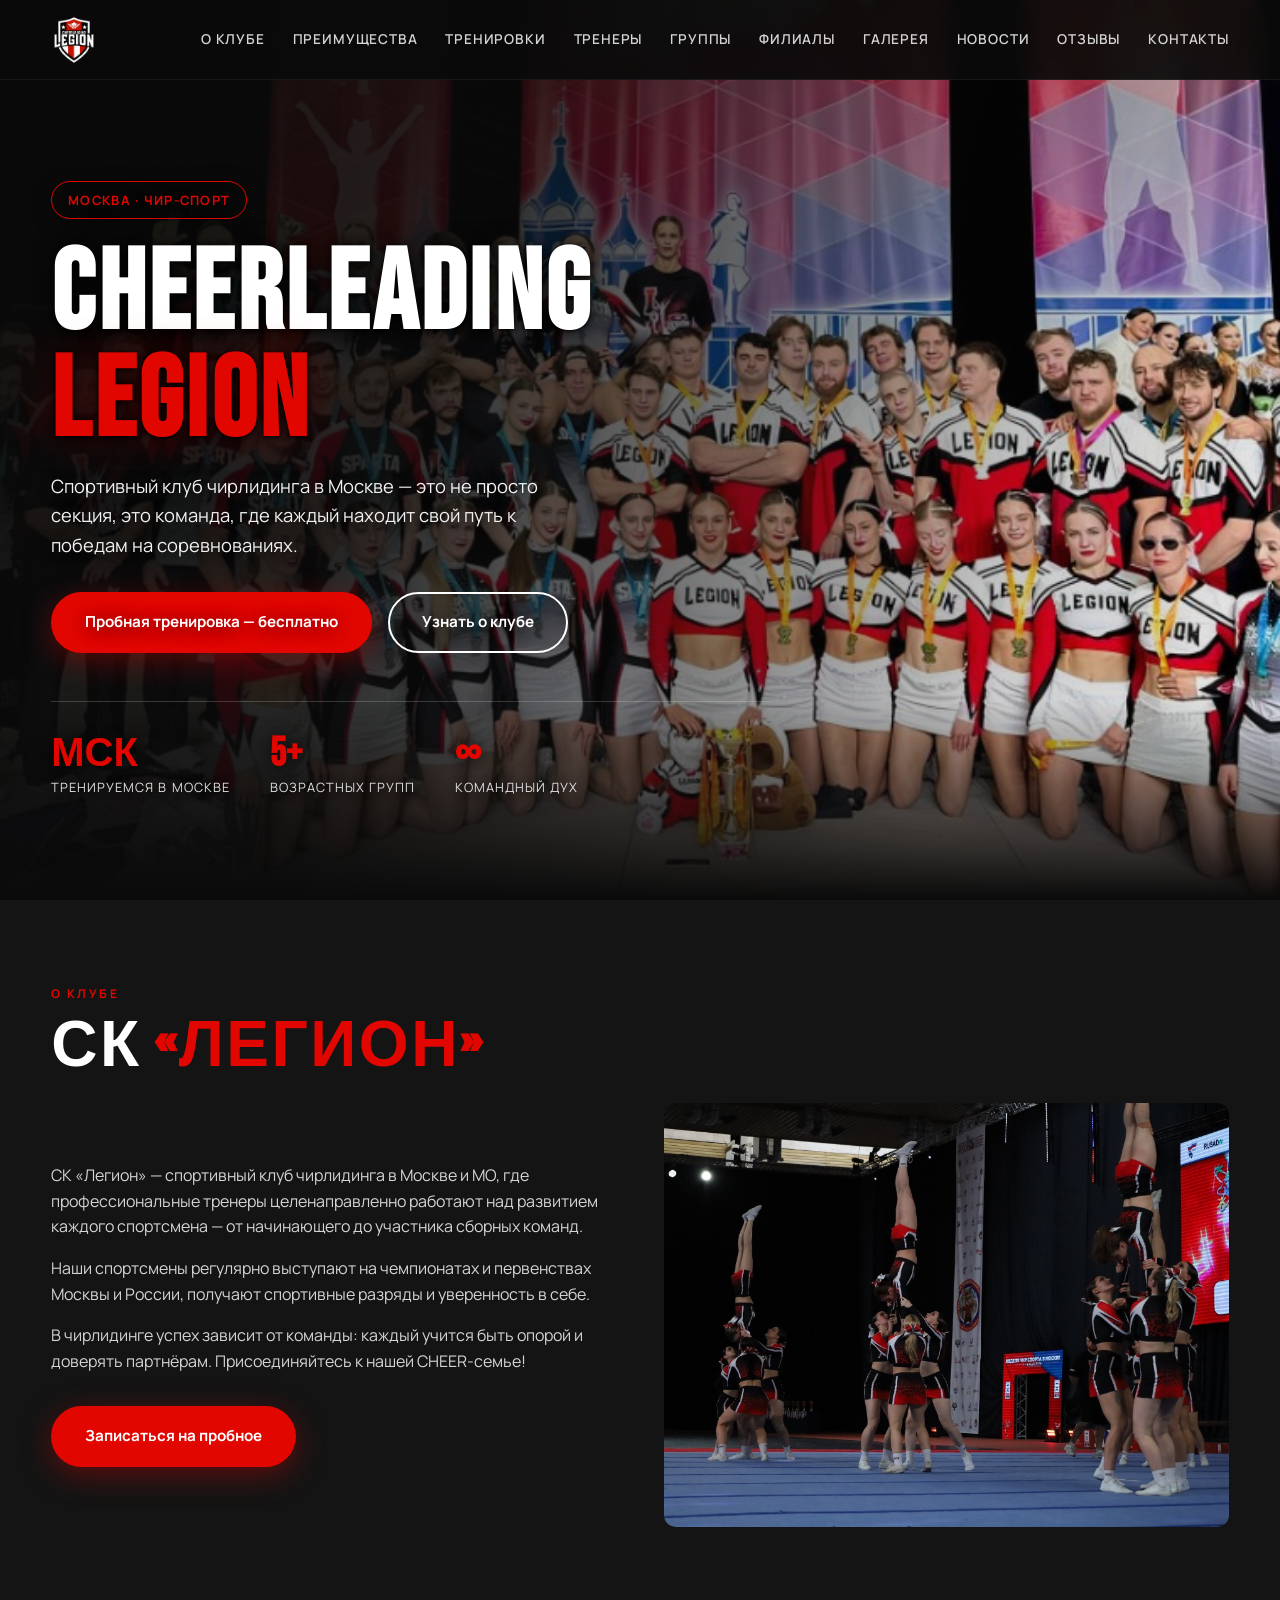
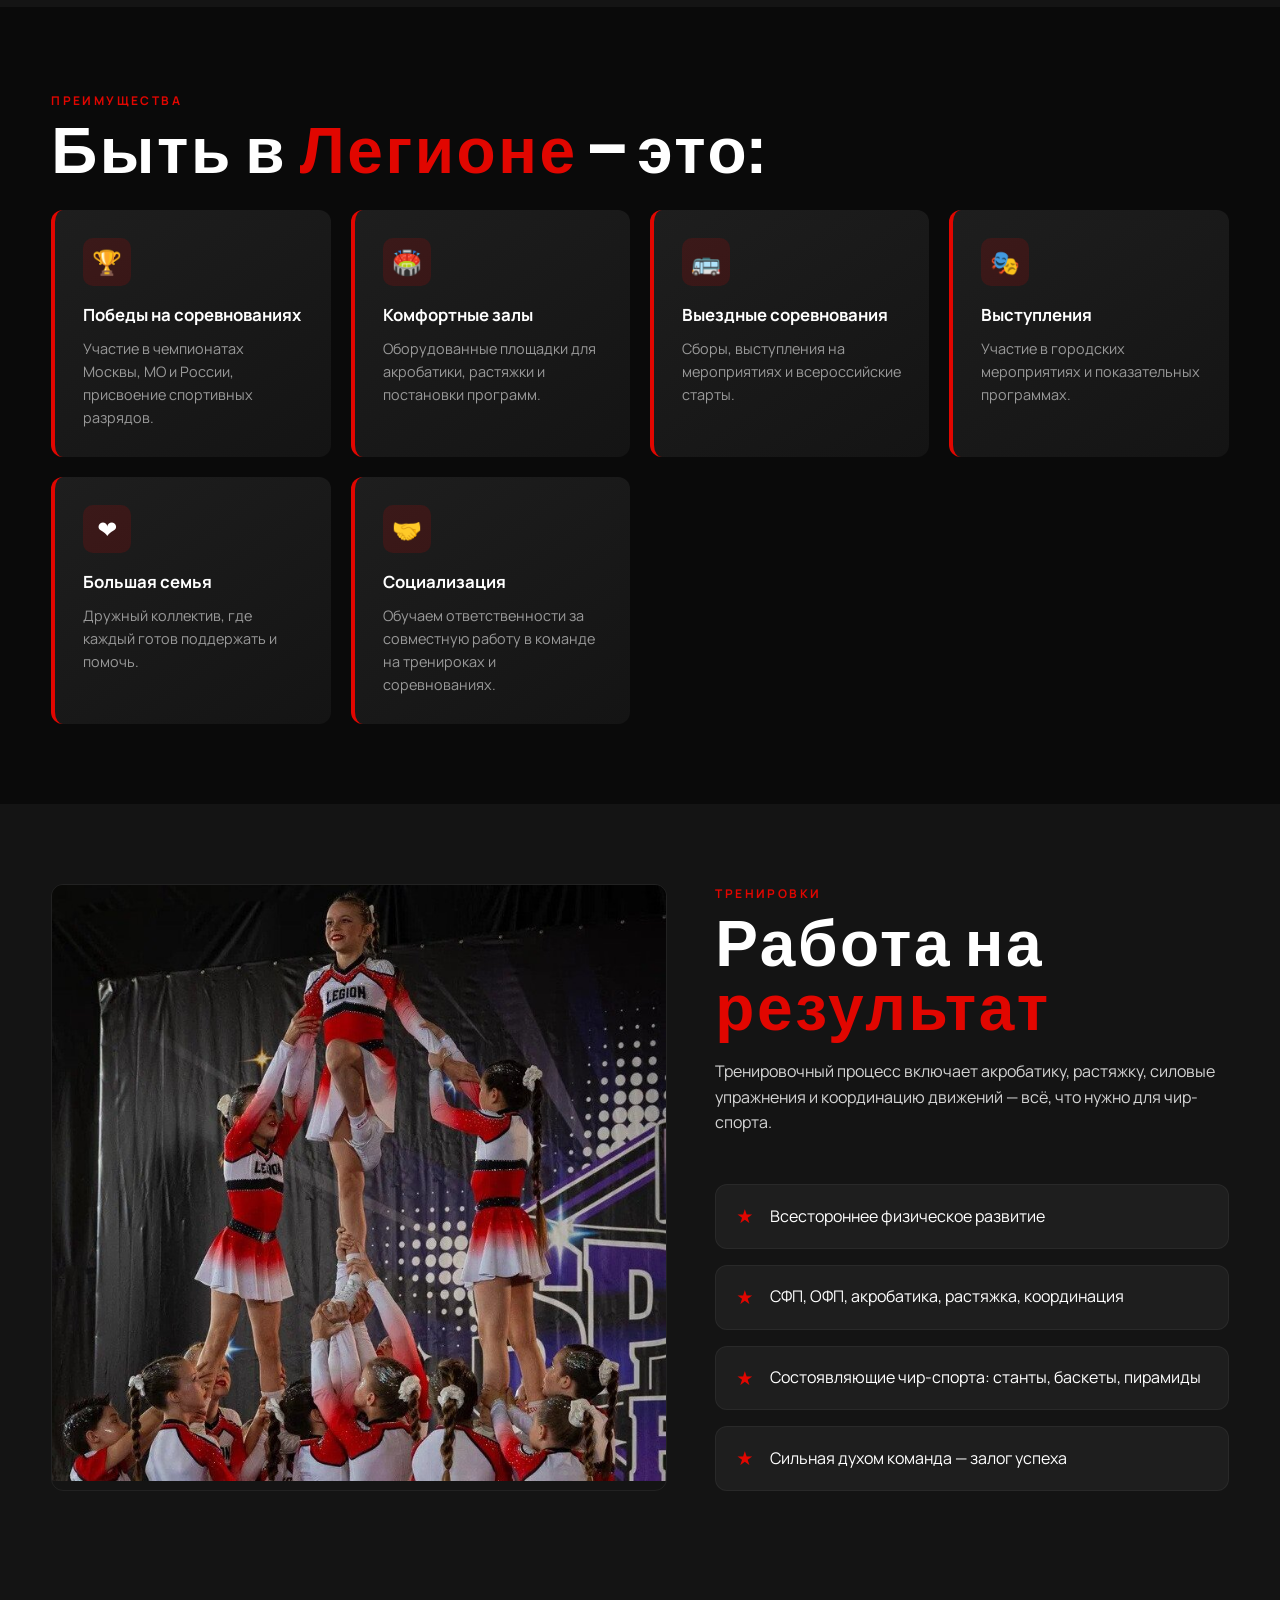
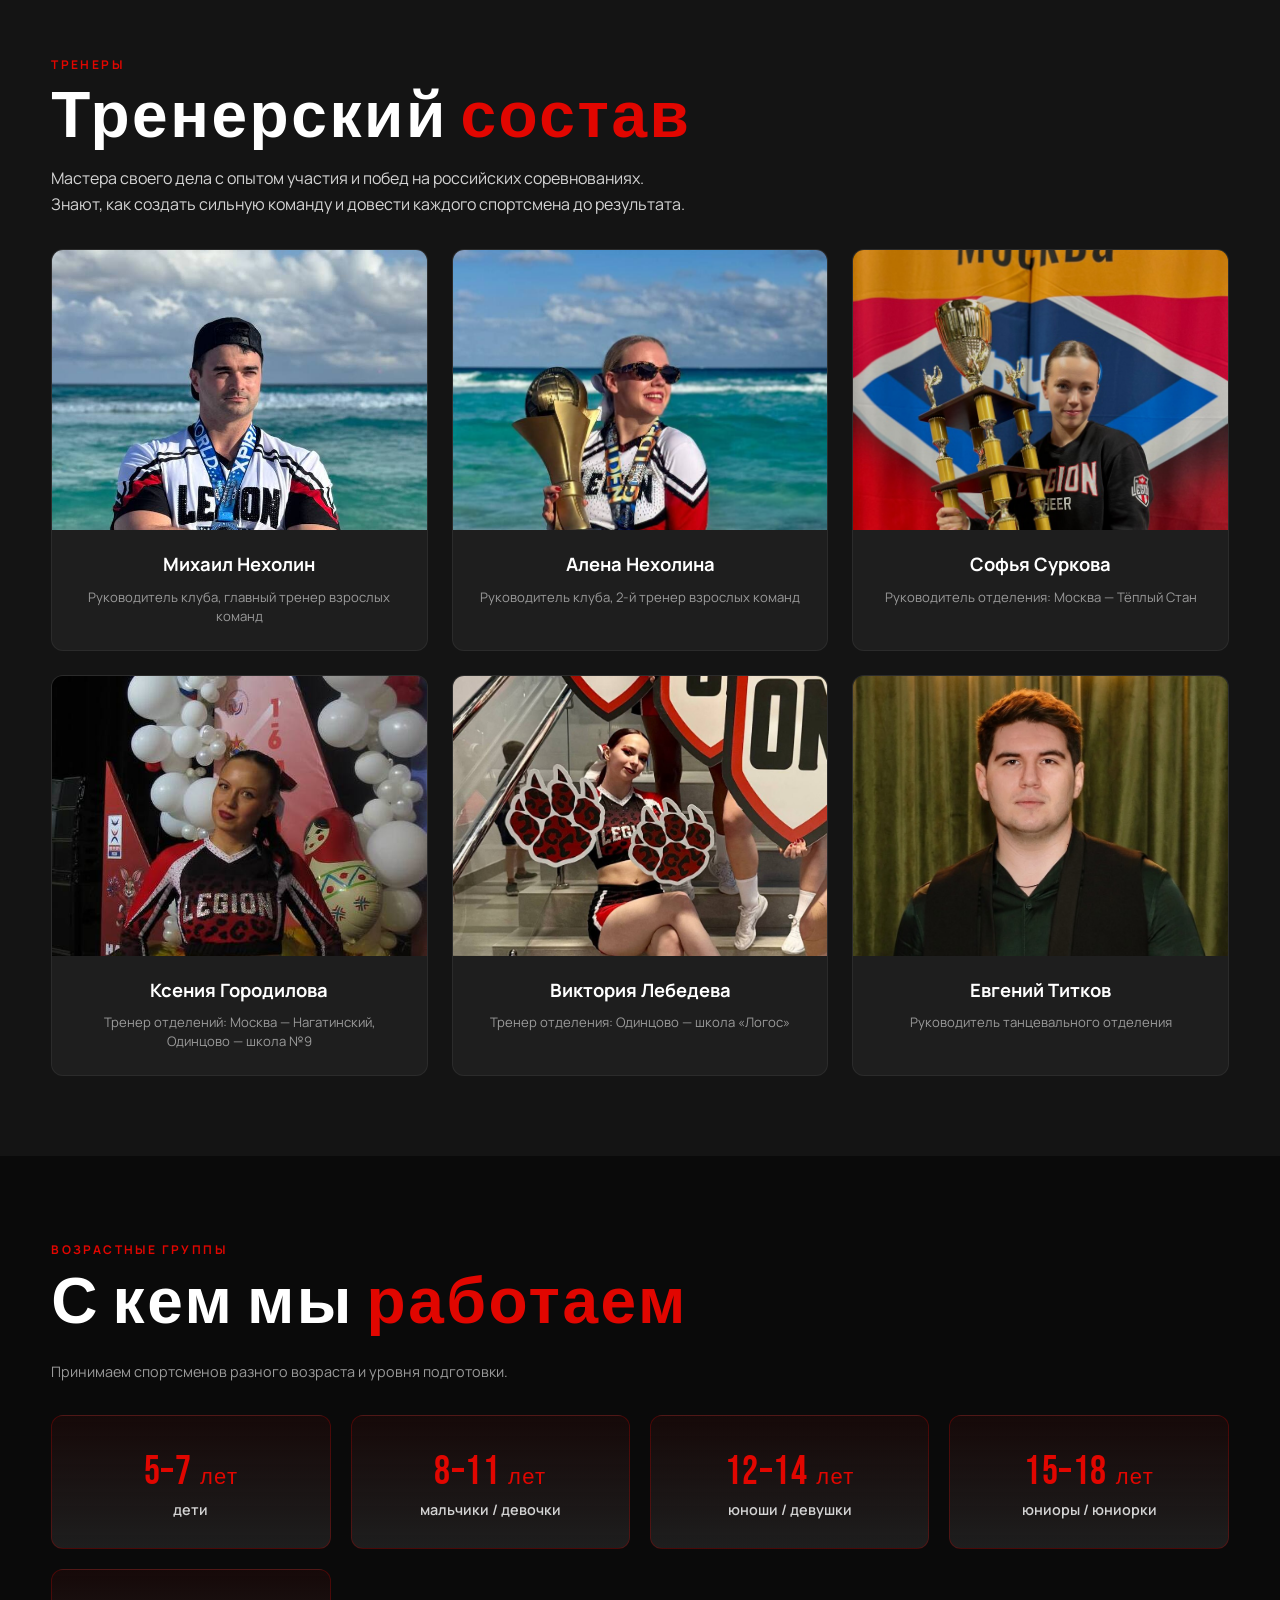
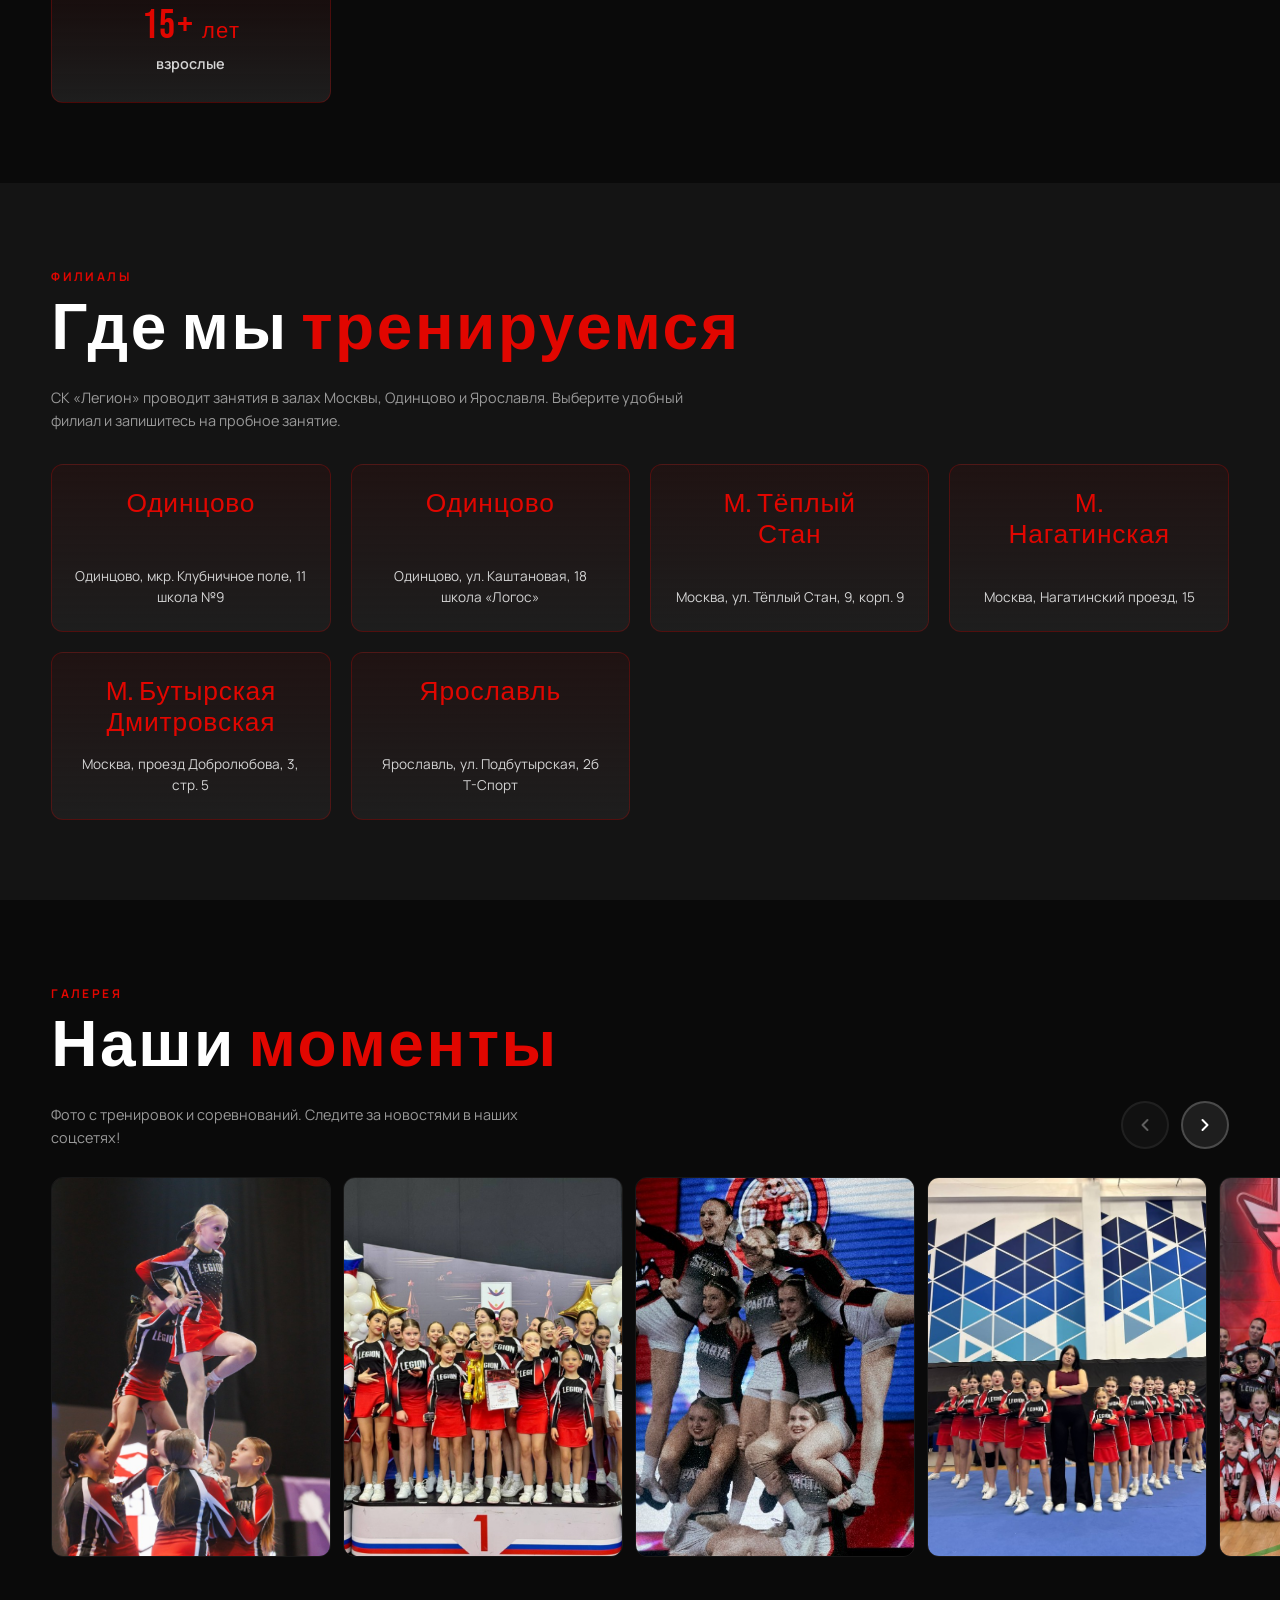
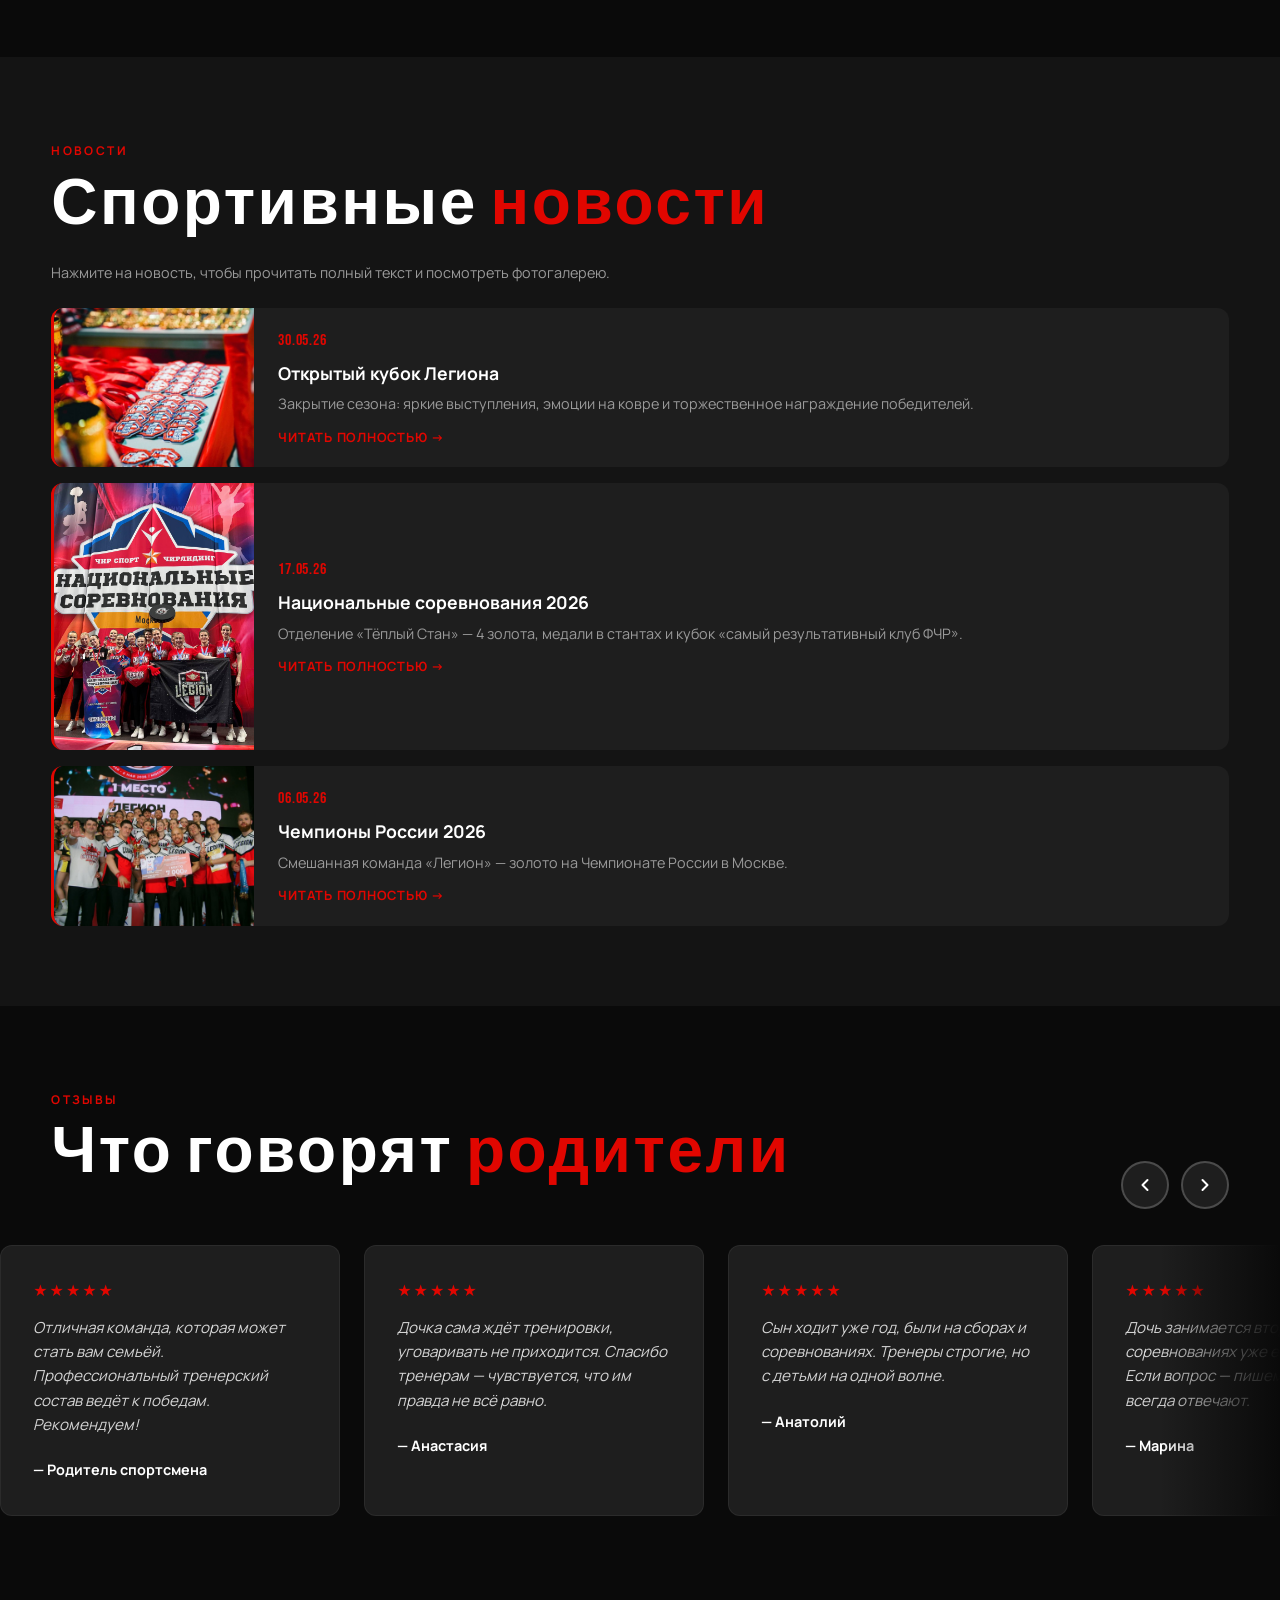
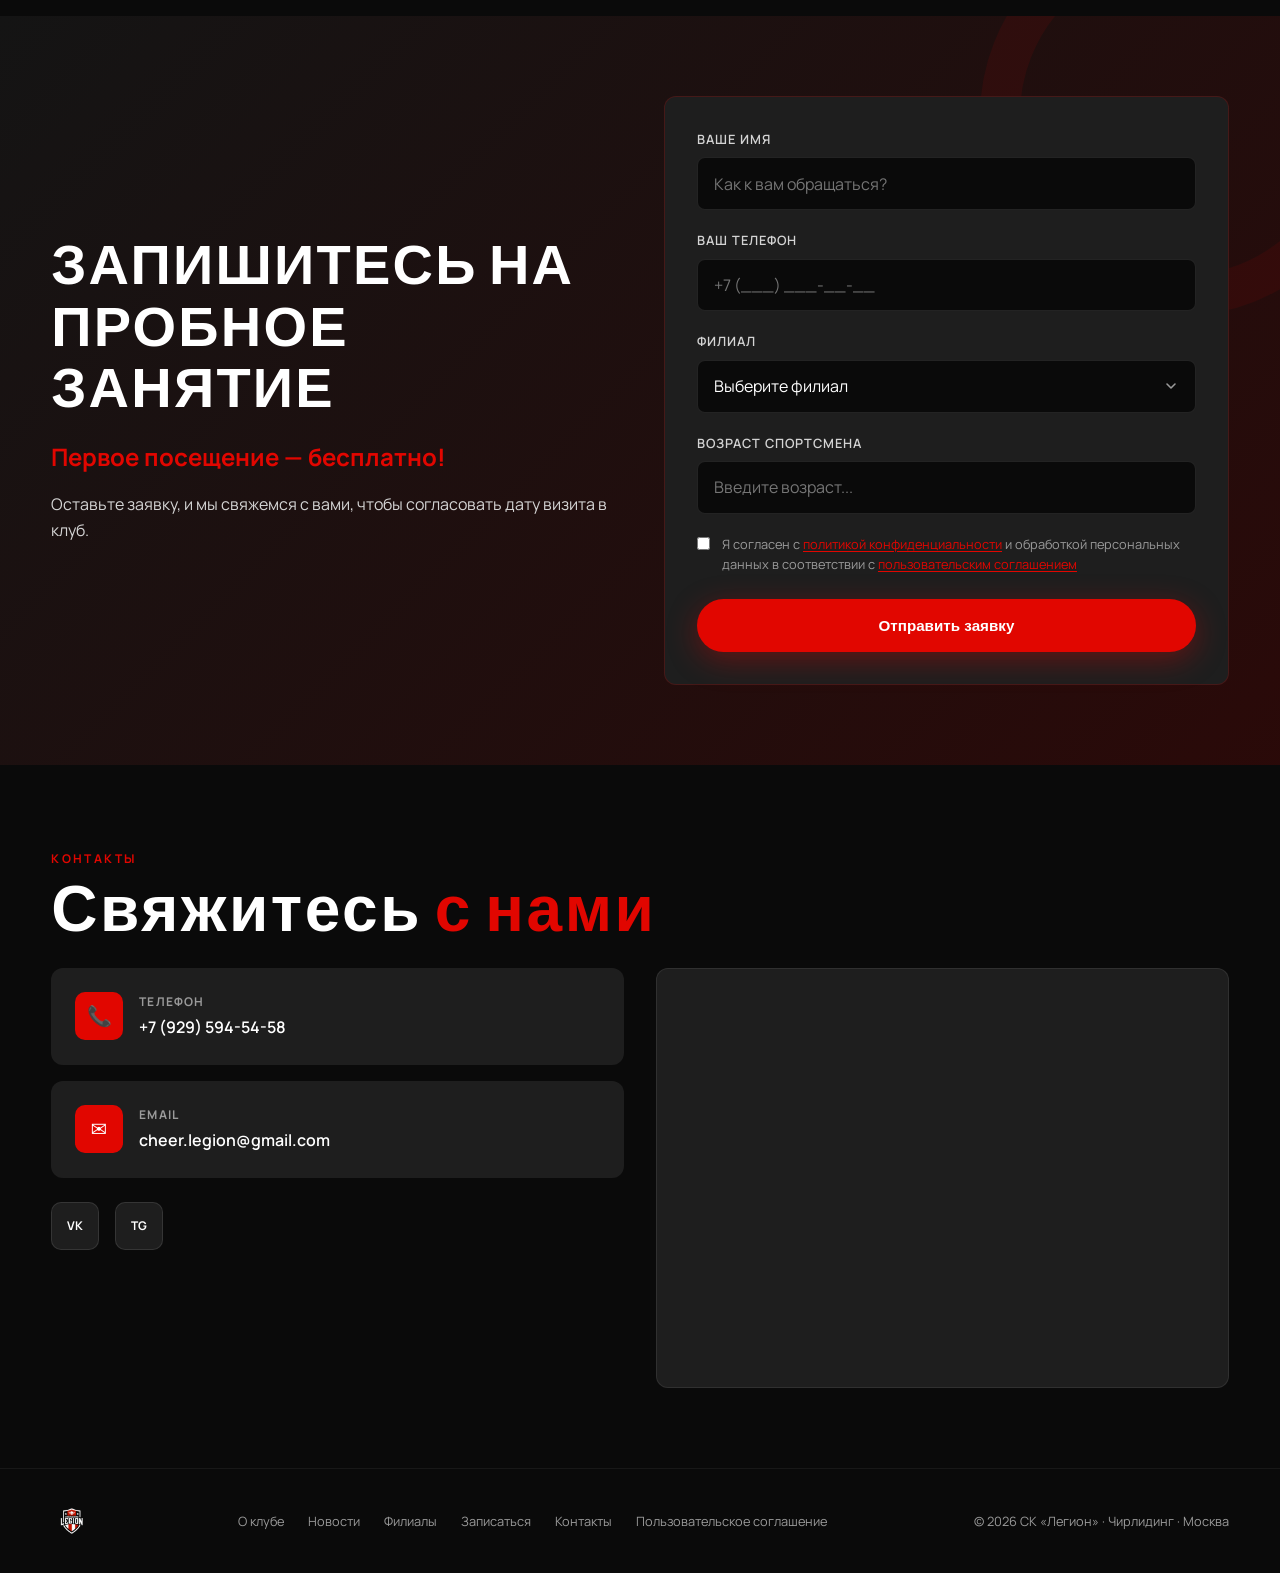
==== commit 4c7c86ba: "Add yaroslavl" ====
--- a/index.html
+++ b/index.html
@@ -10,6 +10,19 @@
   <link href="https://fonts.googleapis.com/css2?family=Bebas+Neue&family=Manrope:wght@400;500;600;700;800&display=swap" rel="stylesheet">
   <link rel="stylesheet" href="css/styles.css?v=25">
   <link rel="icon" href="images/logo.png?v=2" type="image/png">
+  <!-- Yandex.Metrika counter -->
+  <script type="text/javascript">
+    (function(m,e,t,r,i,k,a){
+        m[i]=m[i]||function(){(m[i].a=m[i].a||[]).push(arguments)};
+        m[i].l=1*new Date();
+        for (var j = 0; j < document.scripts.length; j++) {if (document.scripts[j].src === r) { return; }}
+        k=e.createElement(t),a=e.getElementsByTagName(t)[0],k.async=1,k.src=r,a.parentNode.insertBefore(k,a)
+    })(window, document,'script','https://mc.yandex.ru/metrika/tag.js?id=110145860', 'ym');
+
+    ym(110145860, 'init', {ssr:true, webvisor:true, clickmap:true, ecommerce:"dataLayer", referrer: document.referrer, url: location.href, accurateTrackBounce:true, trackLinks:true});
+  </script>
+  <noscript><div><img src="https://mc.yandex.ru/watch/110145860" style="position:absolute; left:-9999px;" alt="" /></div></noscript>
+  <!-- /Yandex.Metrika counter -->
 </head>
 <body>
 
@@ -283,7 +296,7 @@
       <span class="section-label">Филиалы</span>
       <h2 class="section-title">Где мы <span>тренируемся</span></h2>
       <p class="section-note">
-        СК «Легион» проводит занятия в залах Москвы и Одинцово. Выберите удобный филиал и запишитесь на пробное занятие.
+        СК «Легион» проводит занятия в залах Москвы, Одинцово и Ярославля. Выберите удобный филиал и запишитесь на пробное занятие.
       </p>
       <div class="pricing-grid branches-grid">
         <article class="price-card branch-card">
@@ -309,6 +322,11 @@
         <article class="price-card branch-card">
           <div class="price">М. Бутырская<br>Дмитровская</div>
           <p class="location">Москва, проезд Добролюбова, 3, стр. 5</p>
+        </article>
+
+        <article class="price-card branch-card">
+          <div class="price">Ярославль</div>
+          <p class="location">Ярославль, ул. Подбутырская, 2б<br>Т-Спорт</p>
         </article>
       </div>
     </div>
@@ -502,6 +520,7 @@
             <option value="dobrolyubova">Добролюбова</option>
             <option value="odintsovo-9">Одинцово — школа №9</option>
             <option value="odintsovo-logos">Одинцово — школа «Логос»</option>
+            <option value="yaroslavl-tsport">Ярославль — Т-Спорт</option>
           </select>
         </div>
         <div class="form-group">
@@ -658,8 +677,9 @@
         <p>7.9. Администрация принимает разумные организационные и технические меры для защиты персональных данных от неправомерного доступа, уничтожения, изменения или распространения.</p>
 
         <h3>8. Файлы cookie и аналитика</h3>
-        <p>8.1. Сайт может использовать файлы cookie и аналогичные технологии для обеспечения работы отдельных функций (например, карты), запоминания настроек и сбора обезличенной статистики посещений.</p>
-        <p>8.2. Продолжая использовать Сайт, вы соглашаетесь на использование cookie в описанных целях. Ограничить или отключить cookie можно в настройках браузера; это может повлиять на корректность работы отдельных разделов Сайта.</p>
+        <p>8.1. Сайт использует сервис веб-аналитики <strong>Яндекс.Метрика</strong> (ООО «ЯНДЕКС», Россия) для сбора обезличенной статистики посещений: просмотры страниц, источники переходов, клики, время на сайте. Счётчик может использовать файлы cookie и технологии, аналогичные cookie. Подробнее: <a href="https://yandex.ru/legal/metrica_termsofuse/" target="_blank" rel="noopener noreferrer">условия использования Яндекс.Метрики</a>.</p>
+        <p>8.2. Сайт также может использовать cookie для обеспечения работы отдельных функций (например, карты Яндекса).</p>
+        <p>8.3. Продолжая использовать Сайт, вы соглашаетесь на использование cookie и аналитики в описанных целях. Ограничить или отключить cookie можно в настройках браузера; это может повлиять на корректность работы отдельных разделов Сайта.</p>
 
         <h3>9. Ссылки на сторонние ресурсы</h3>
         <p>На Сайте могут размещаться ссылки на социальные сети, мессенджеры и внешние сервисы. Администрация не контролирует содержание таких ресурсов и не несёт ответственности за их политику конфиденциальности и условия использования. Переход по внешним ссылкам осуществляется на ваш риск.</p>
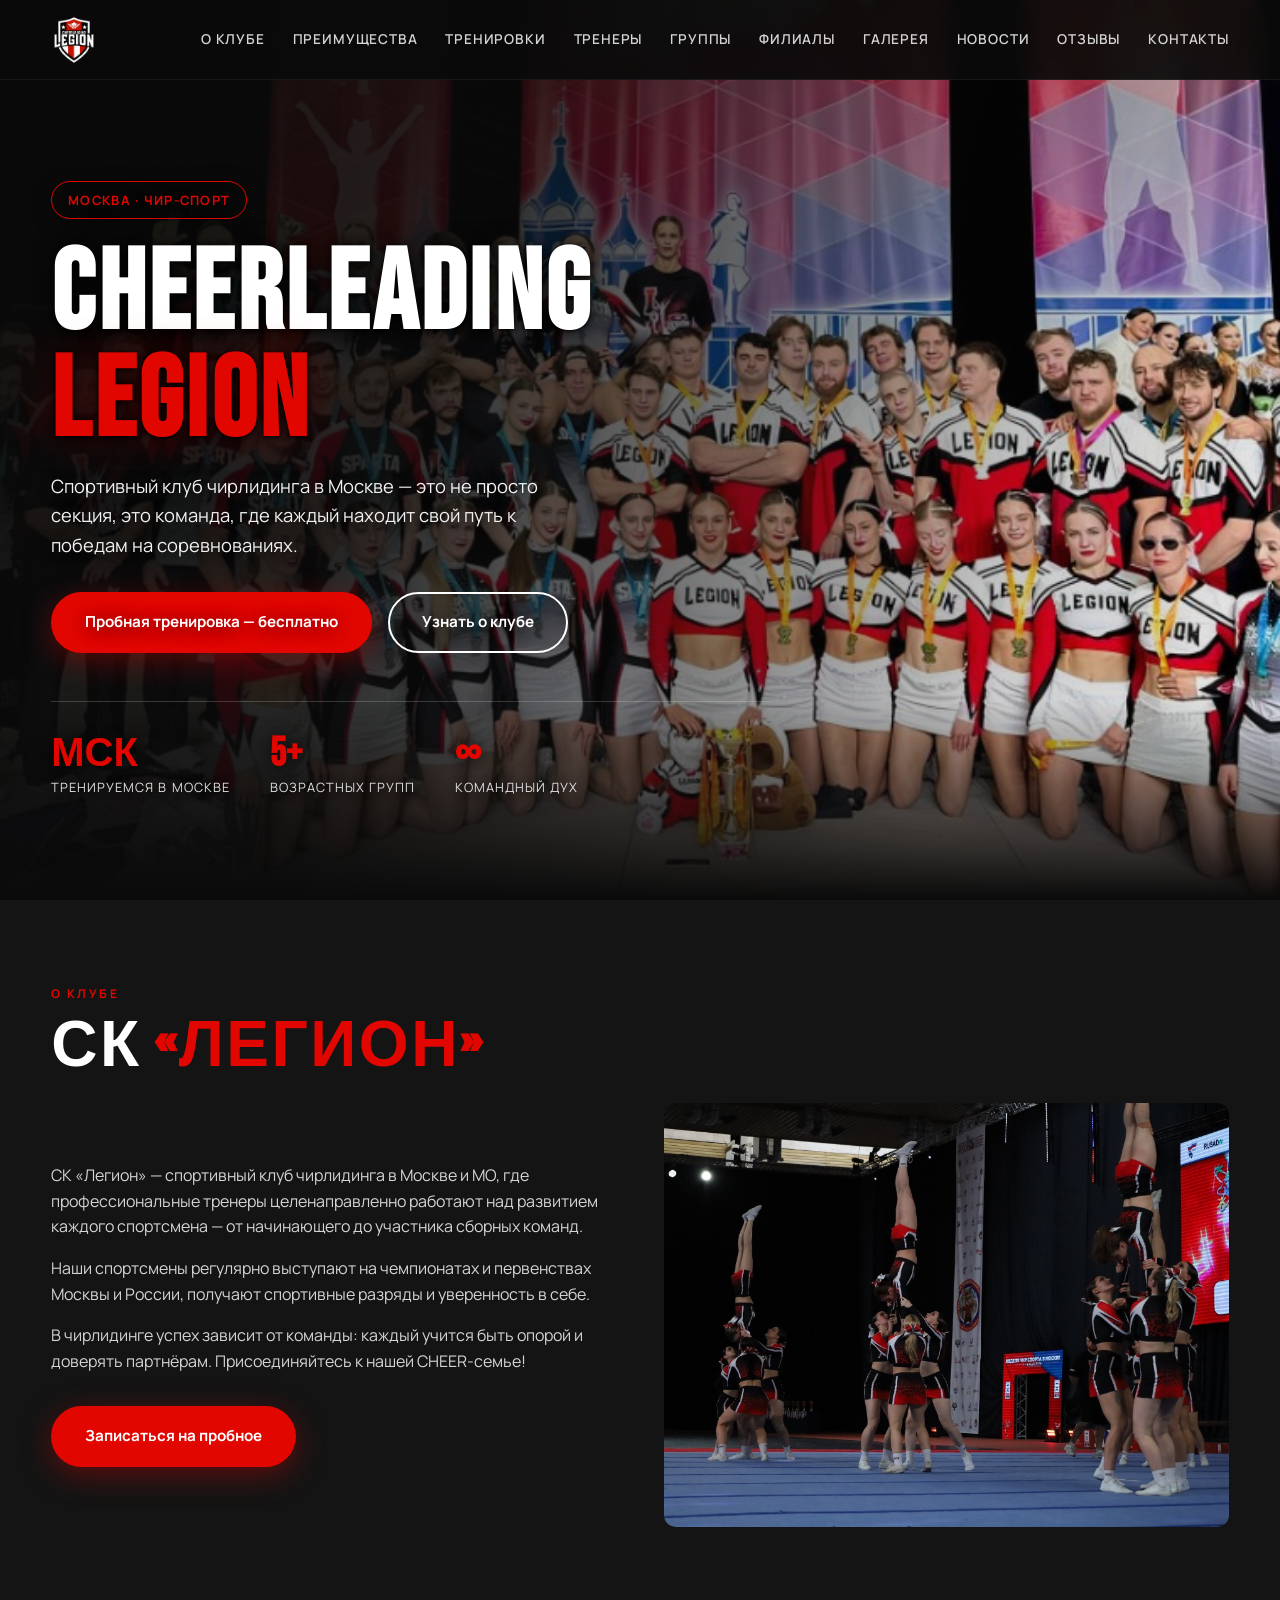
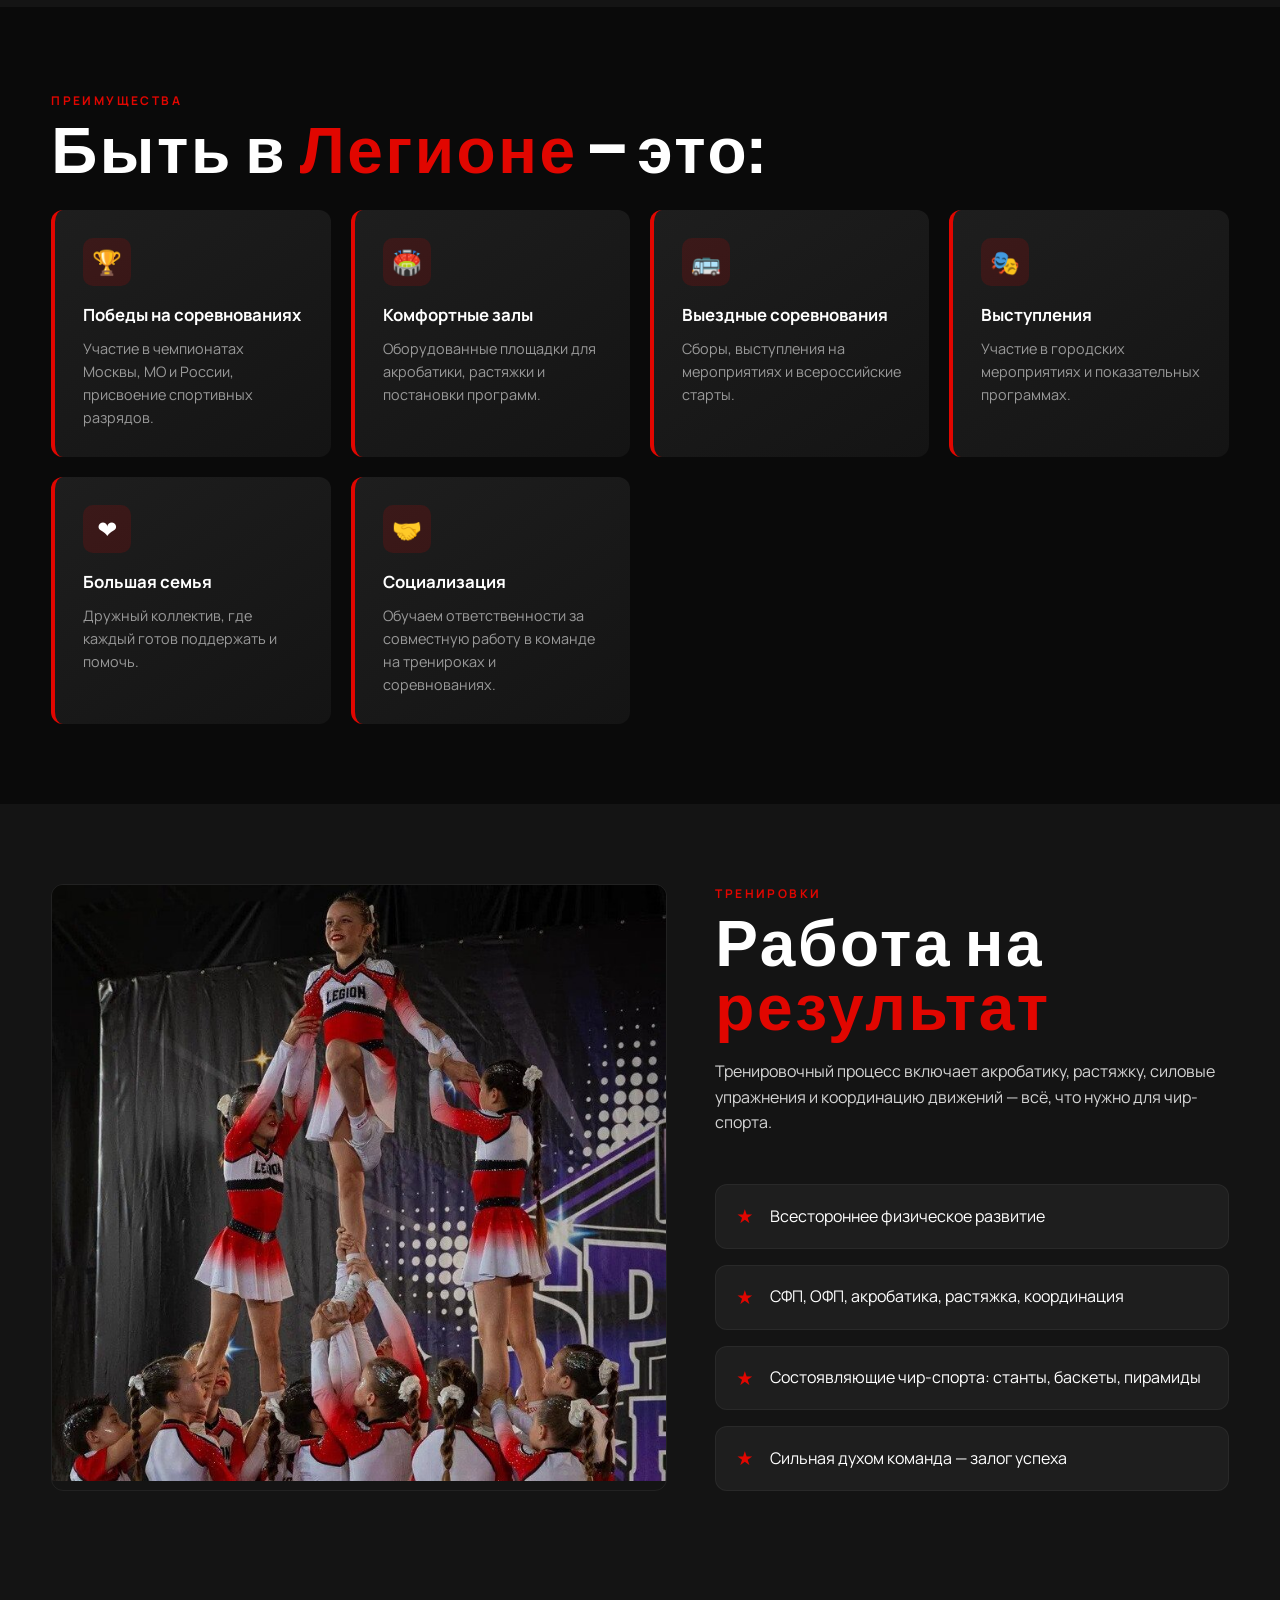
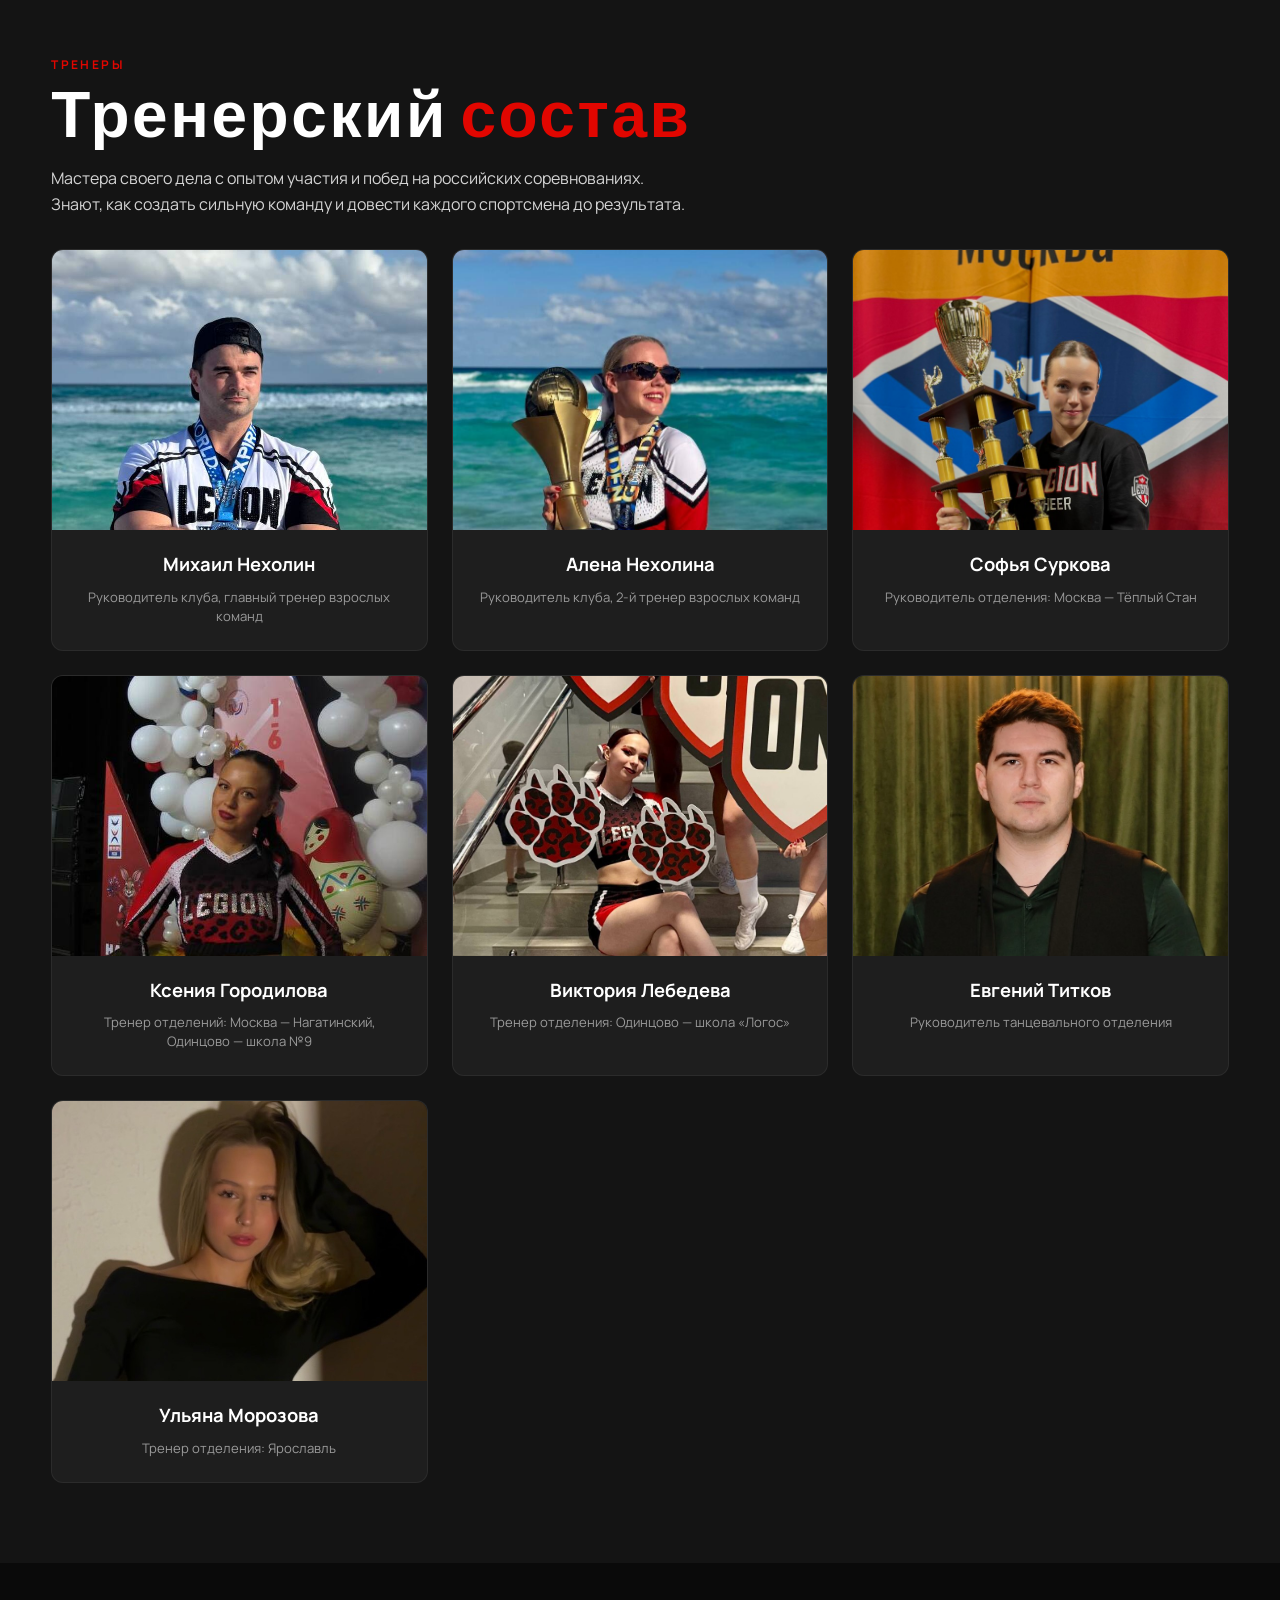
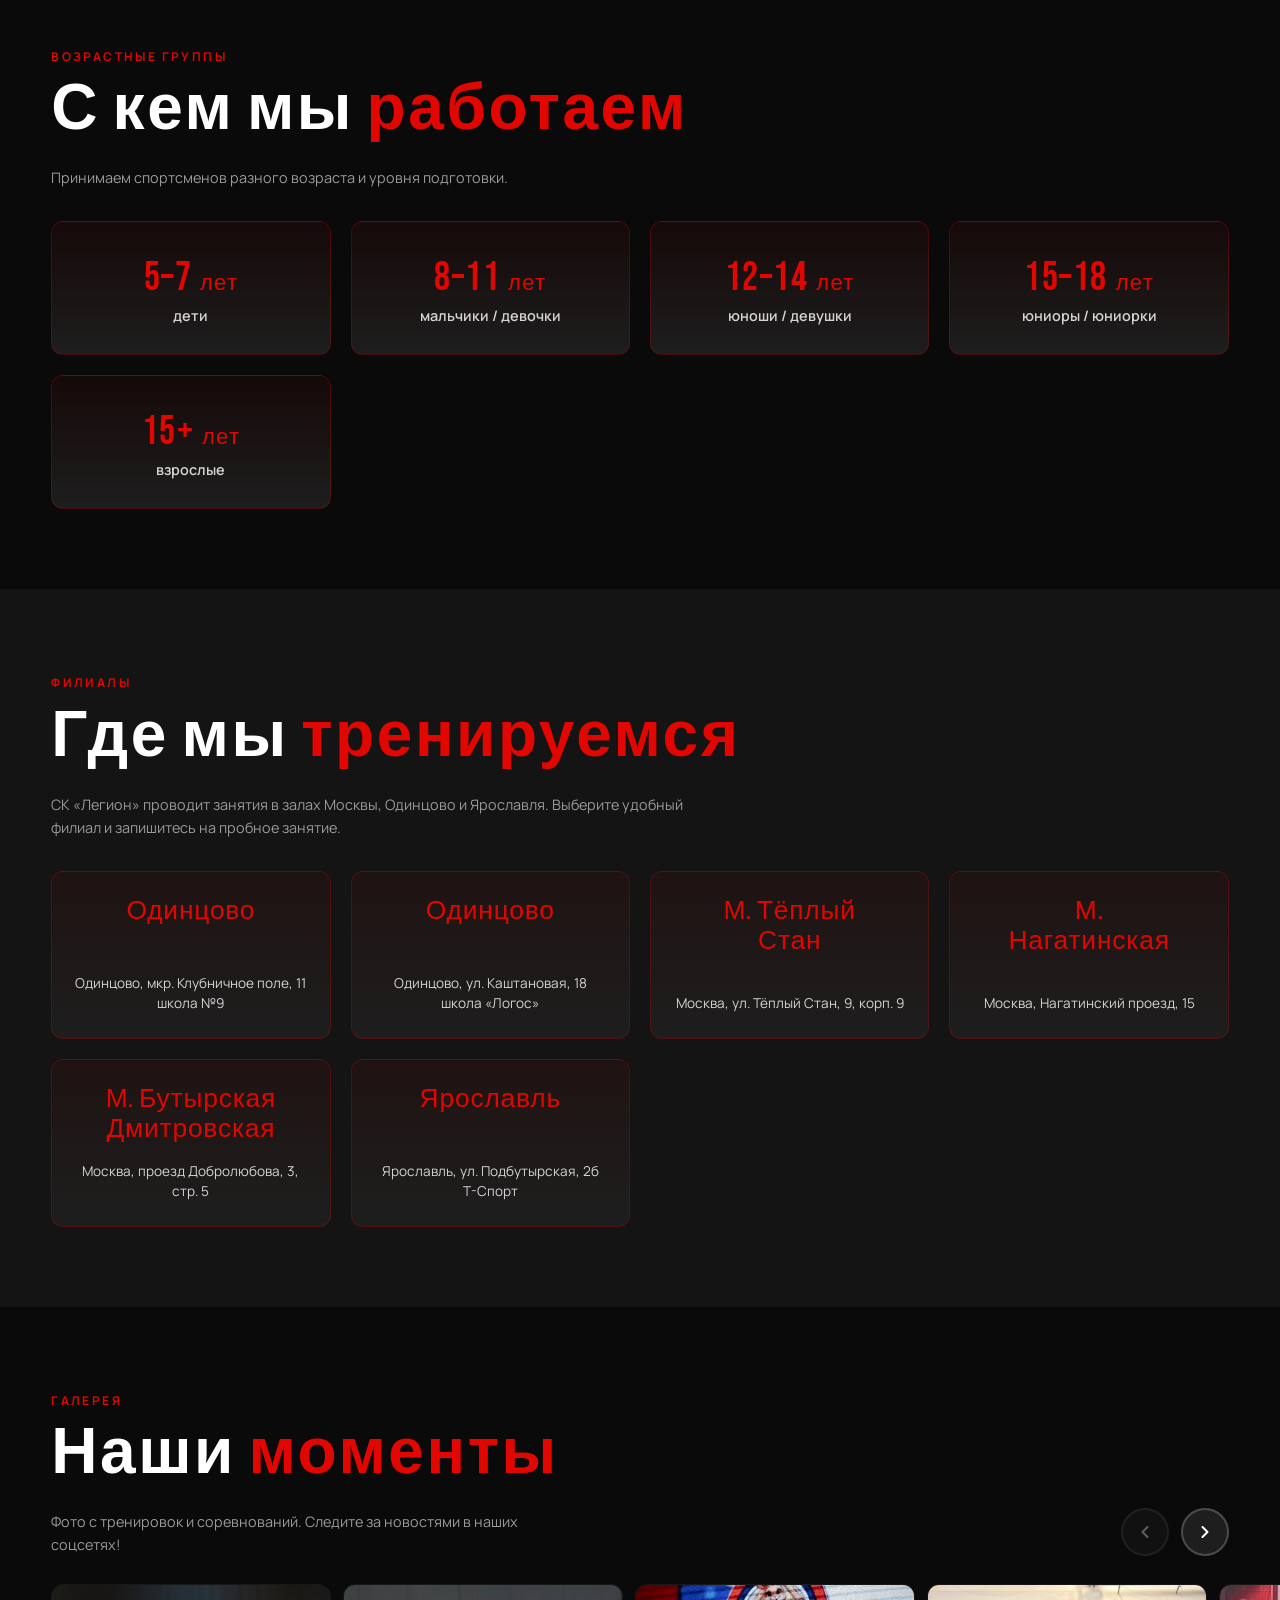
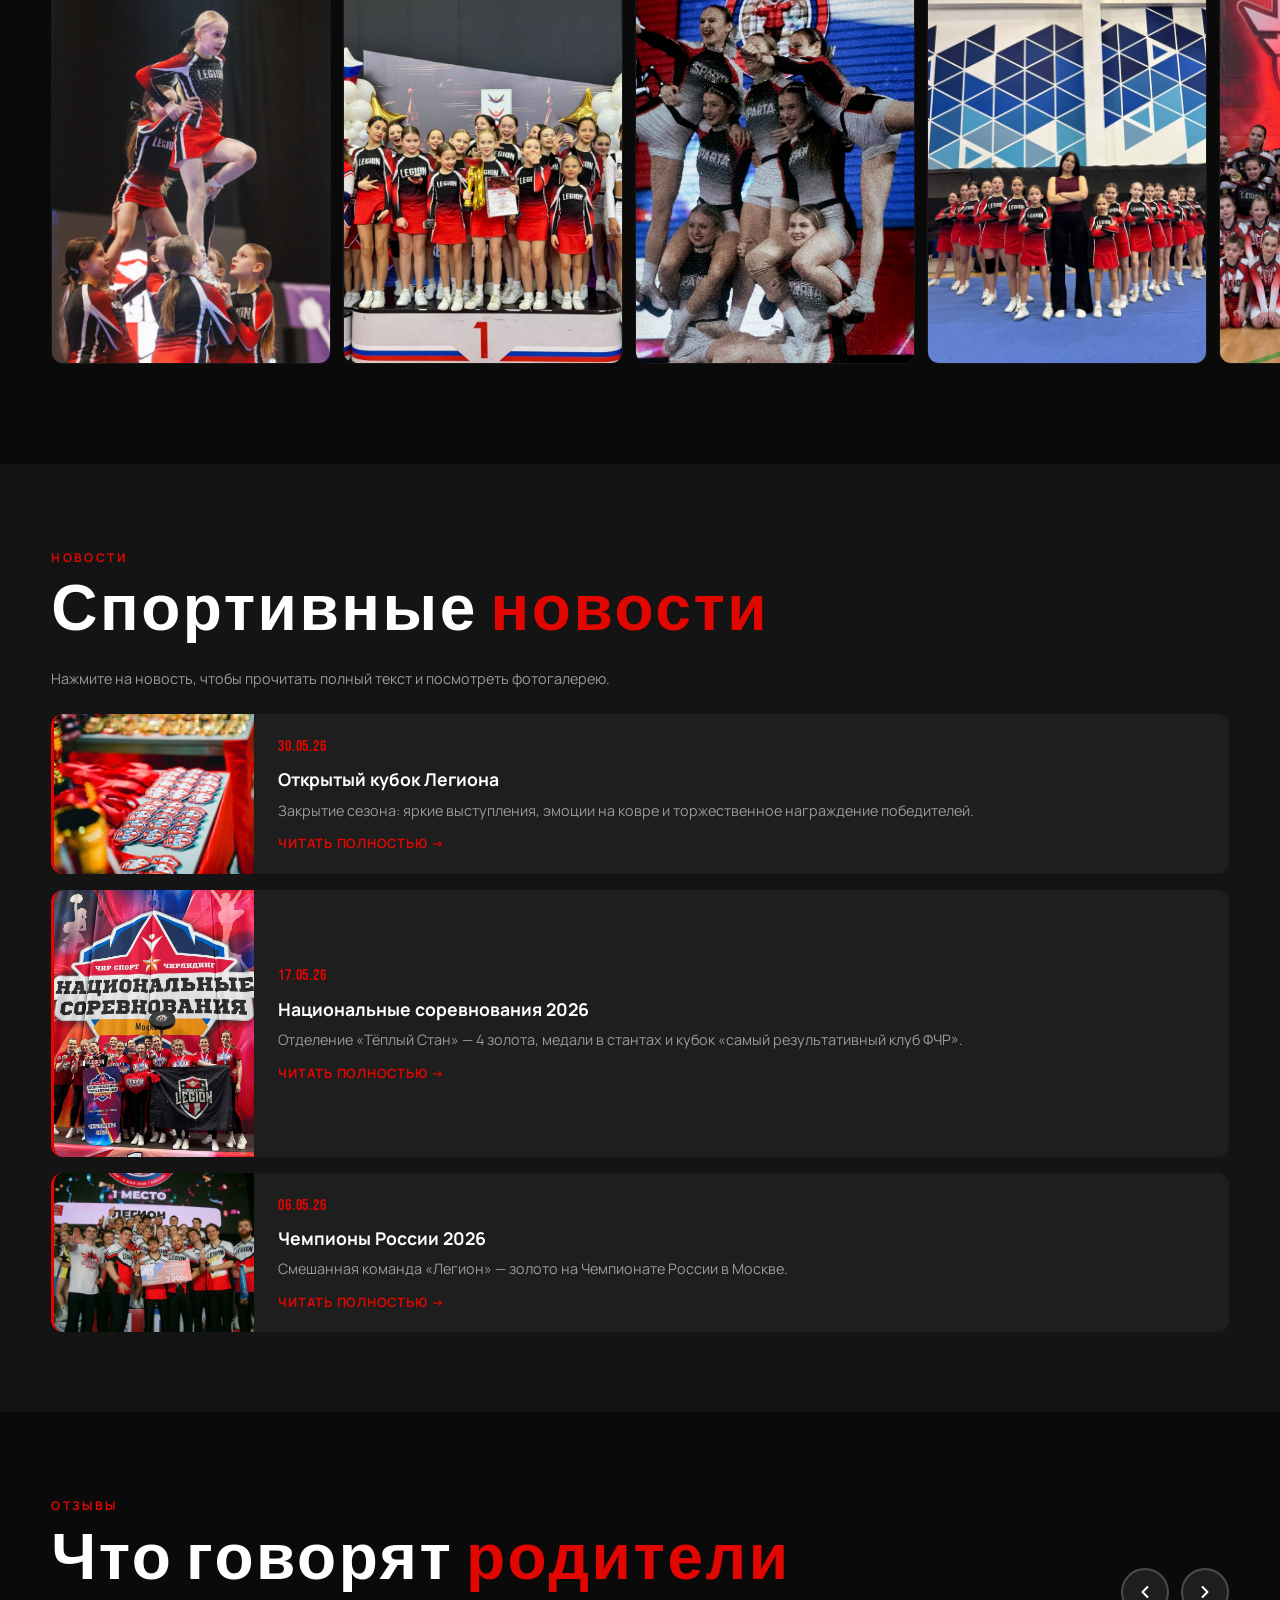
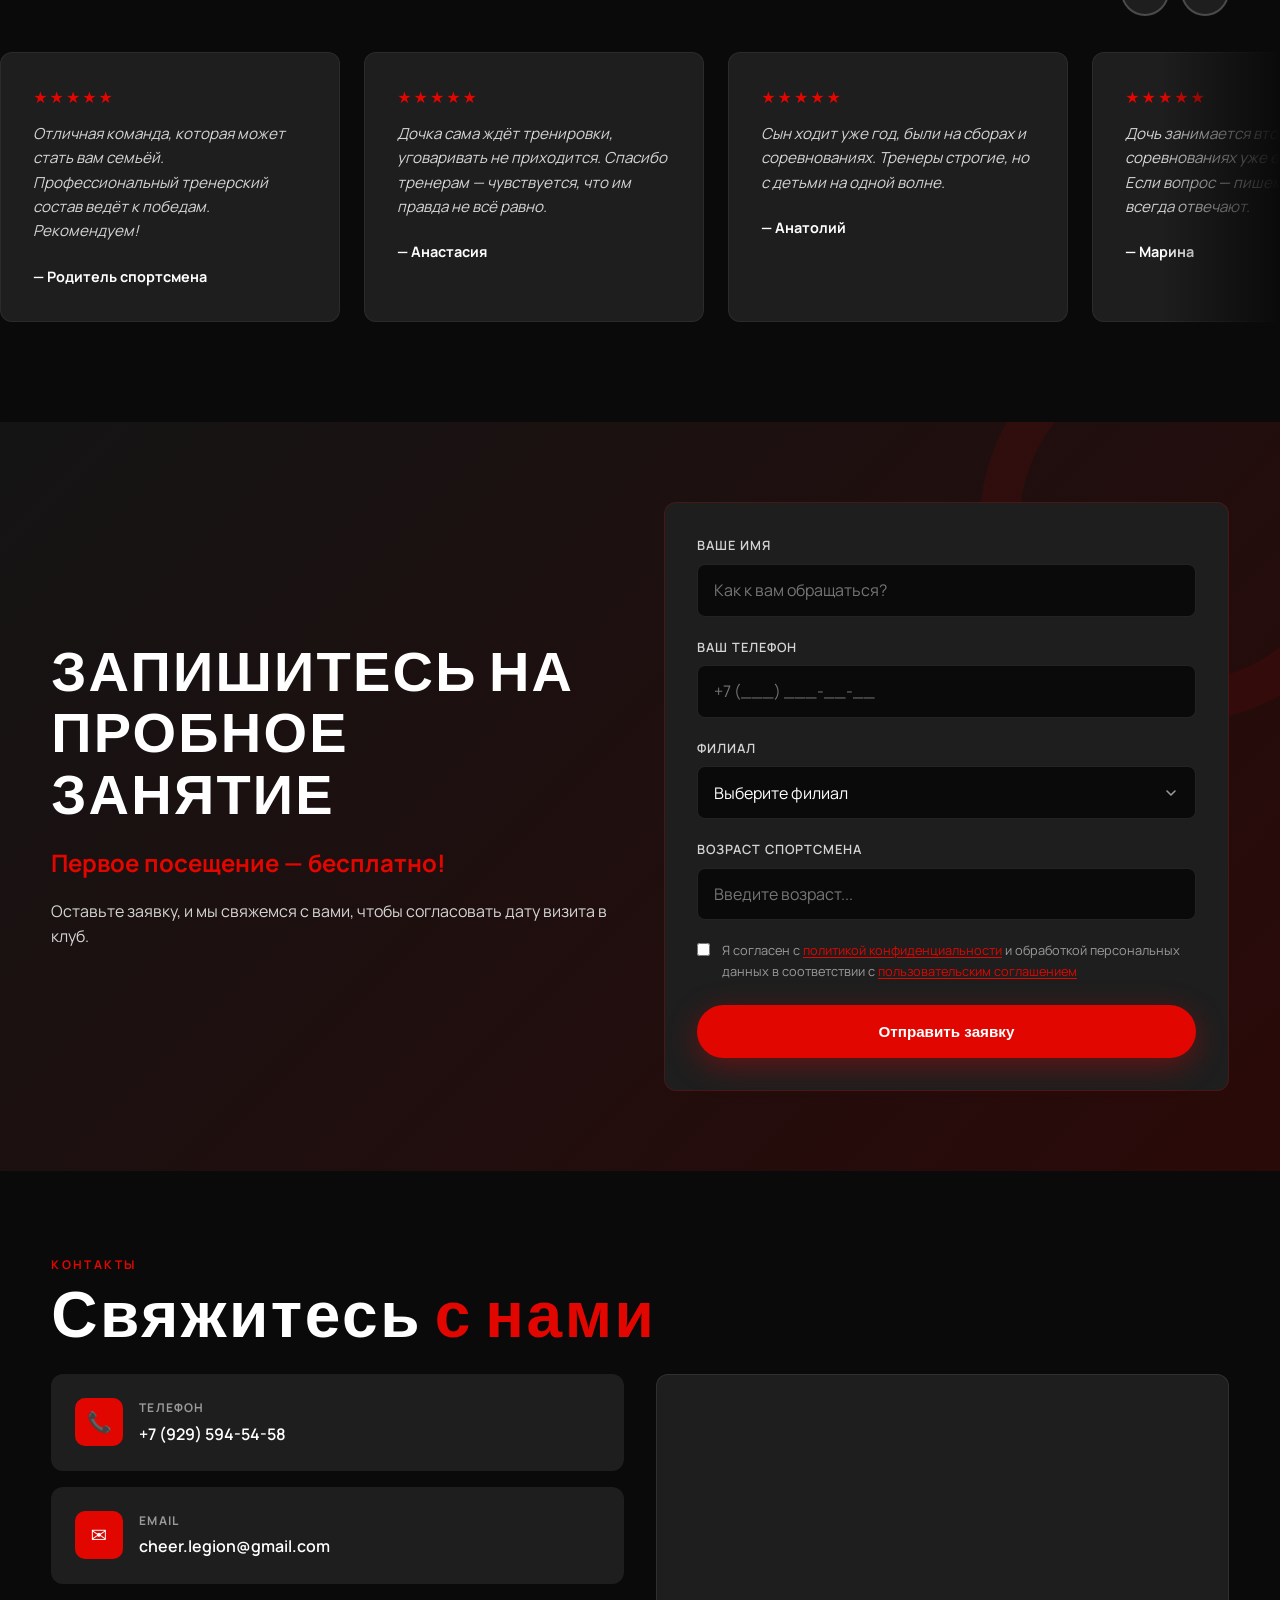
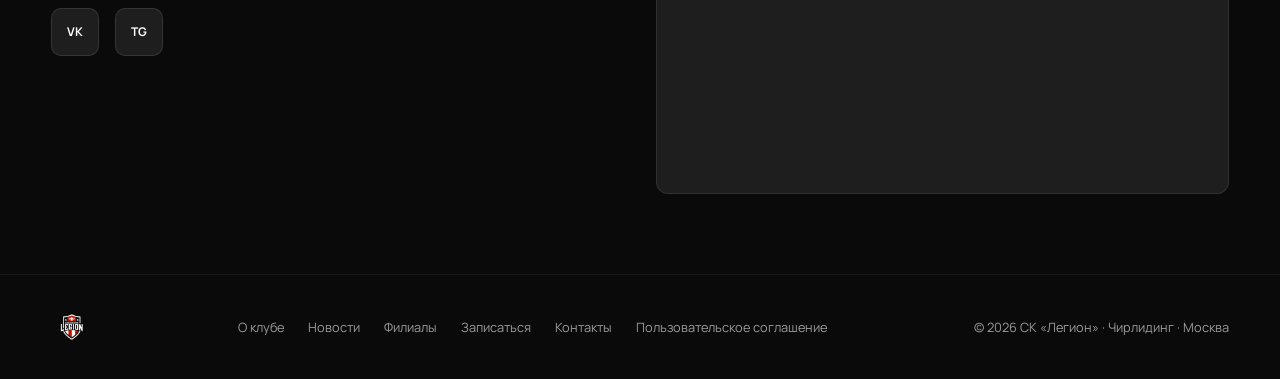
==== commit 6f7cbebe: "Add Morozova" ====
--- a/index.html
+++ b/index.html
@@ -251,6 +251,15 @@
             <p>Руководитель танцевального отделения</p>
           </div>
         </article>
+        <article class="coach-card">
+          <div class="coach-photo">
+            <img src="images/coach-7.png" alt="Ульяна Морозова" loading="lazy">
+          </div>
+          <div class="coach-info">
+            <h3>Ульяна Морозова</h3>
+            <p>Тренер отделения: Ярославль</p>
+          </div>
+        </article>
       </div>
     </div>
   </section>
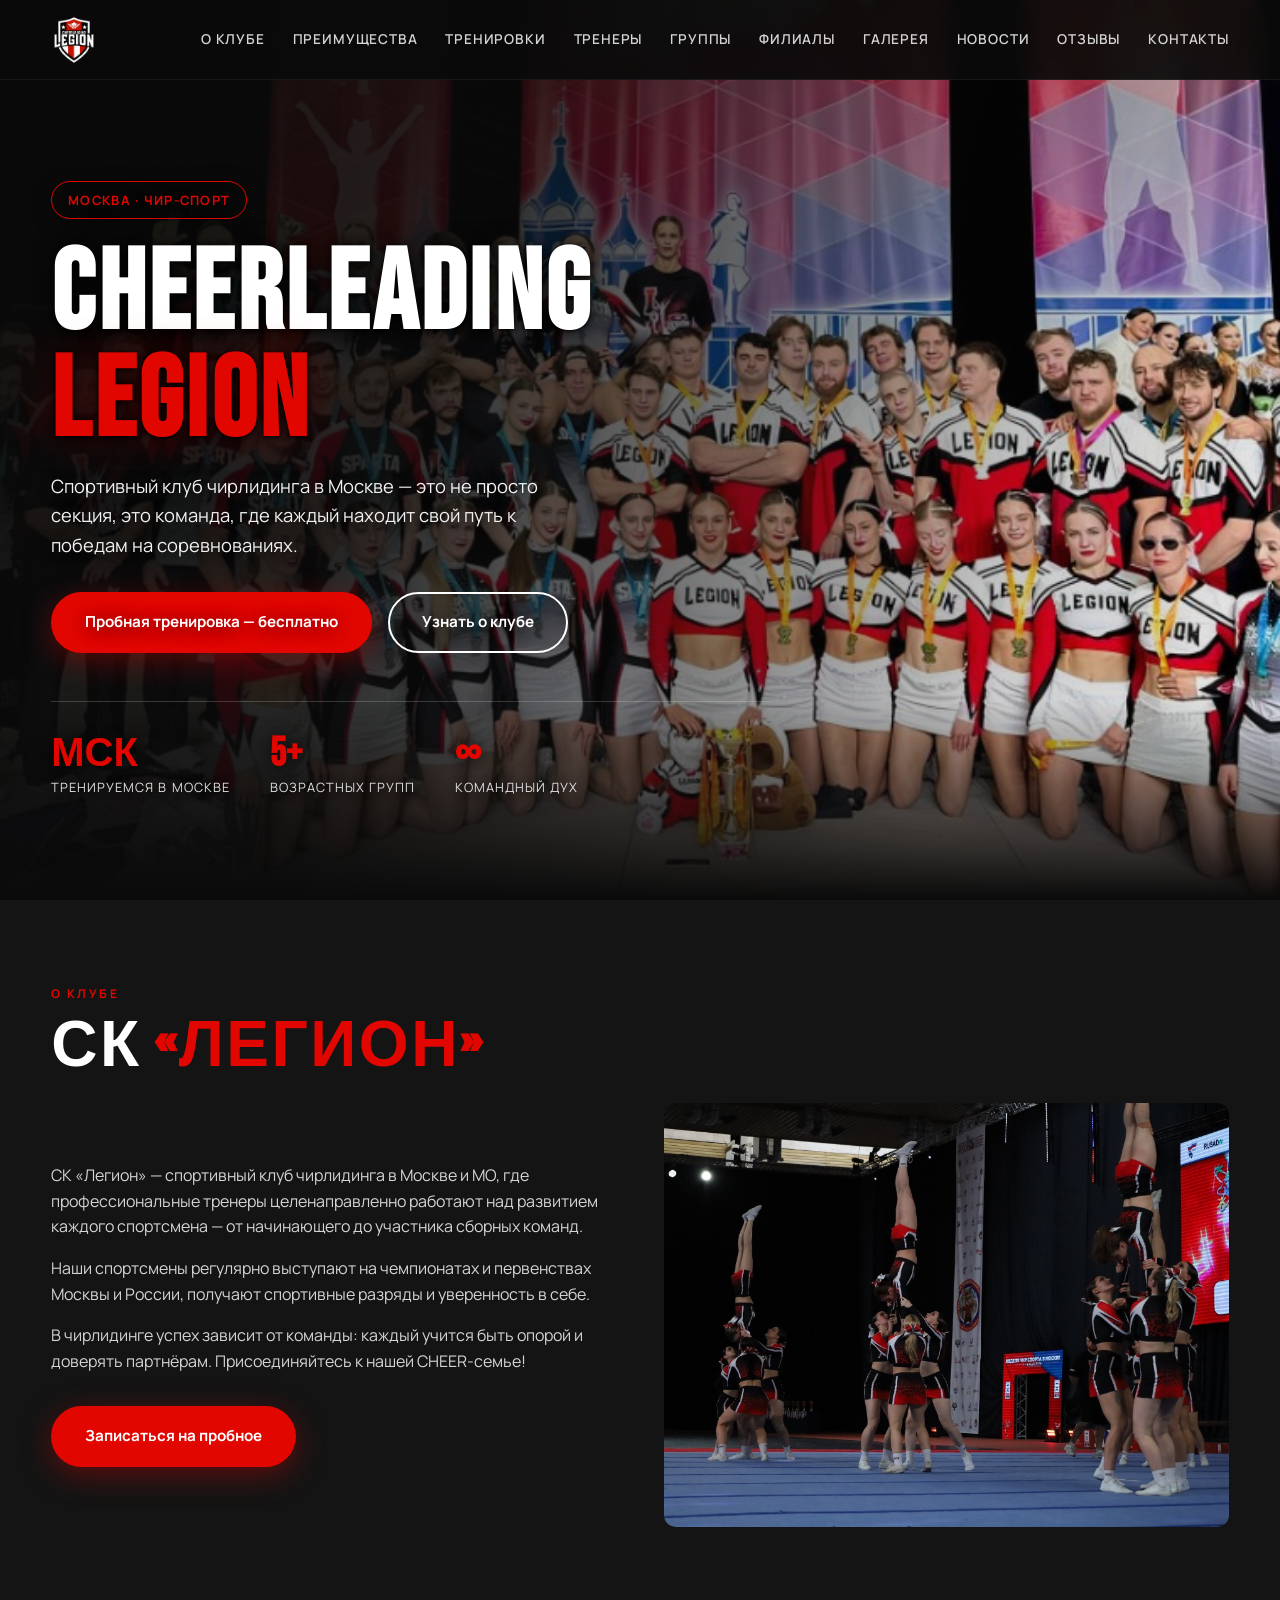
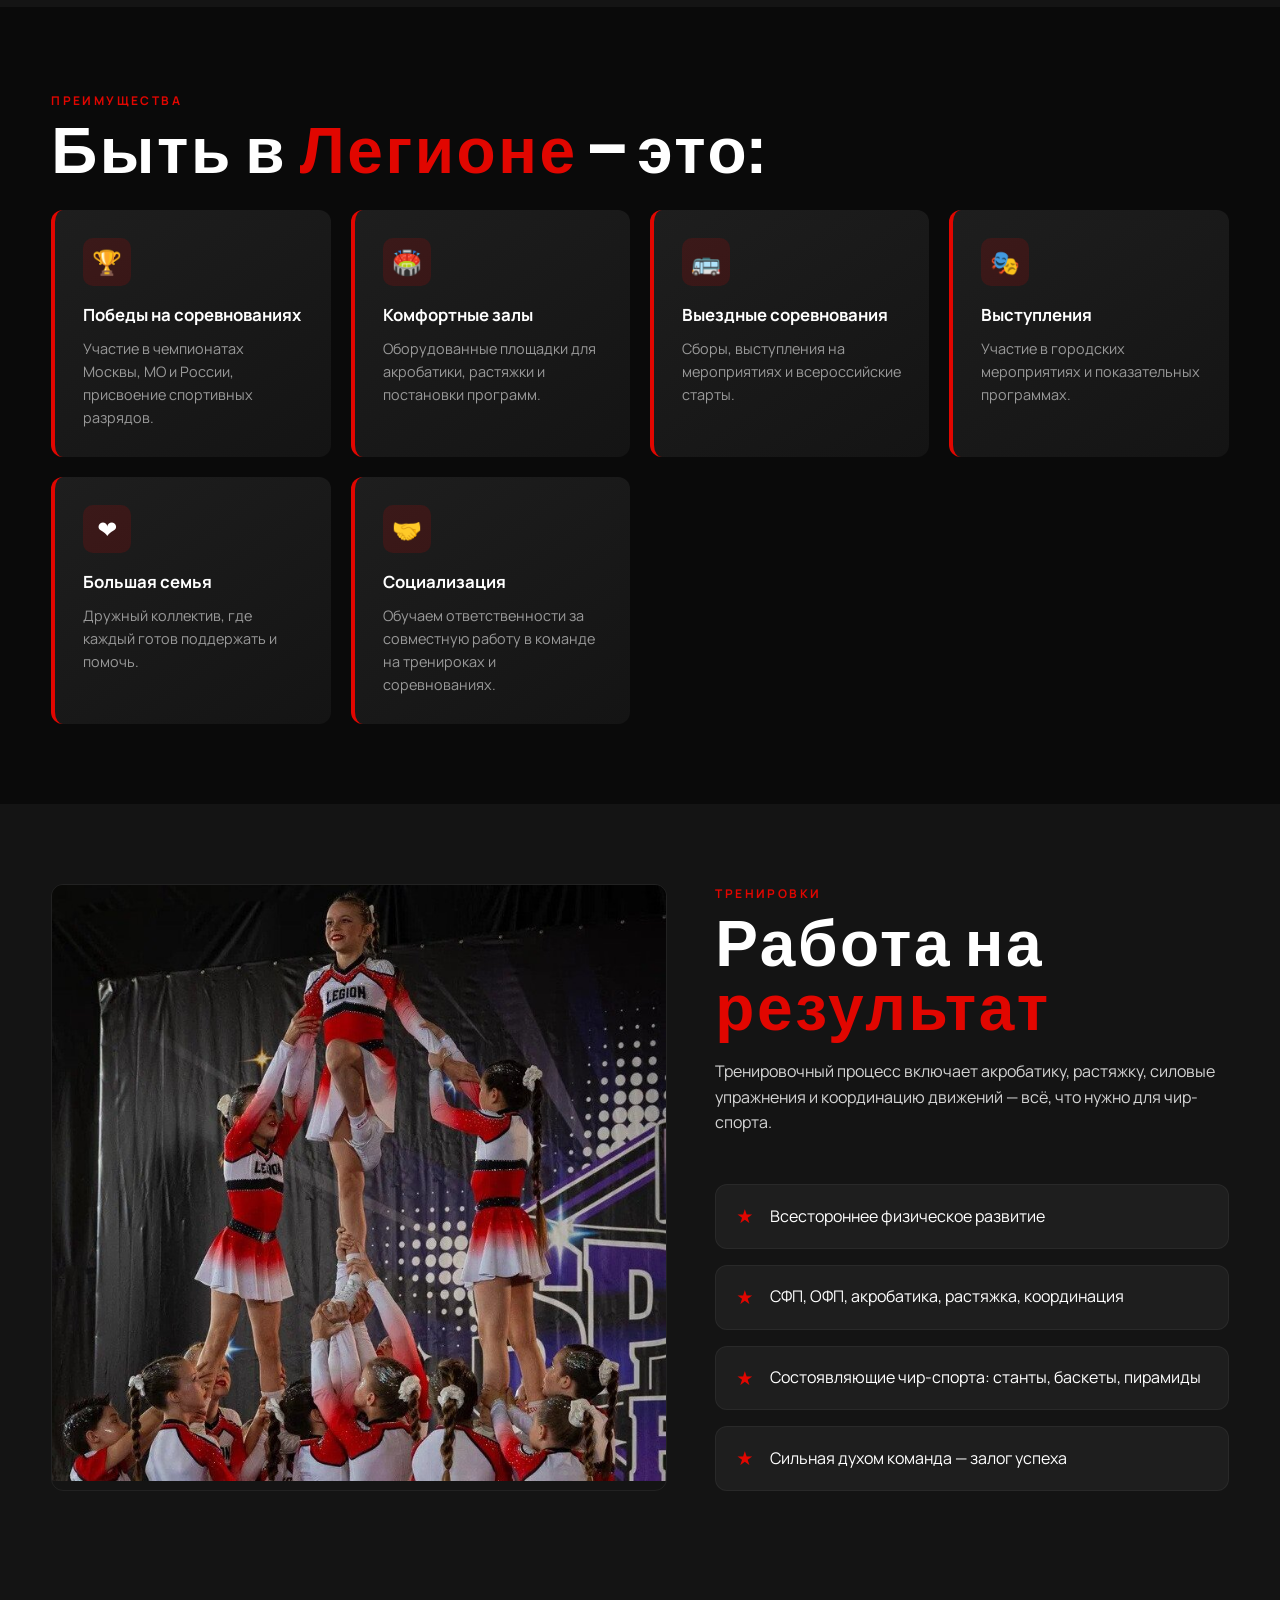
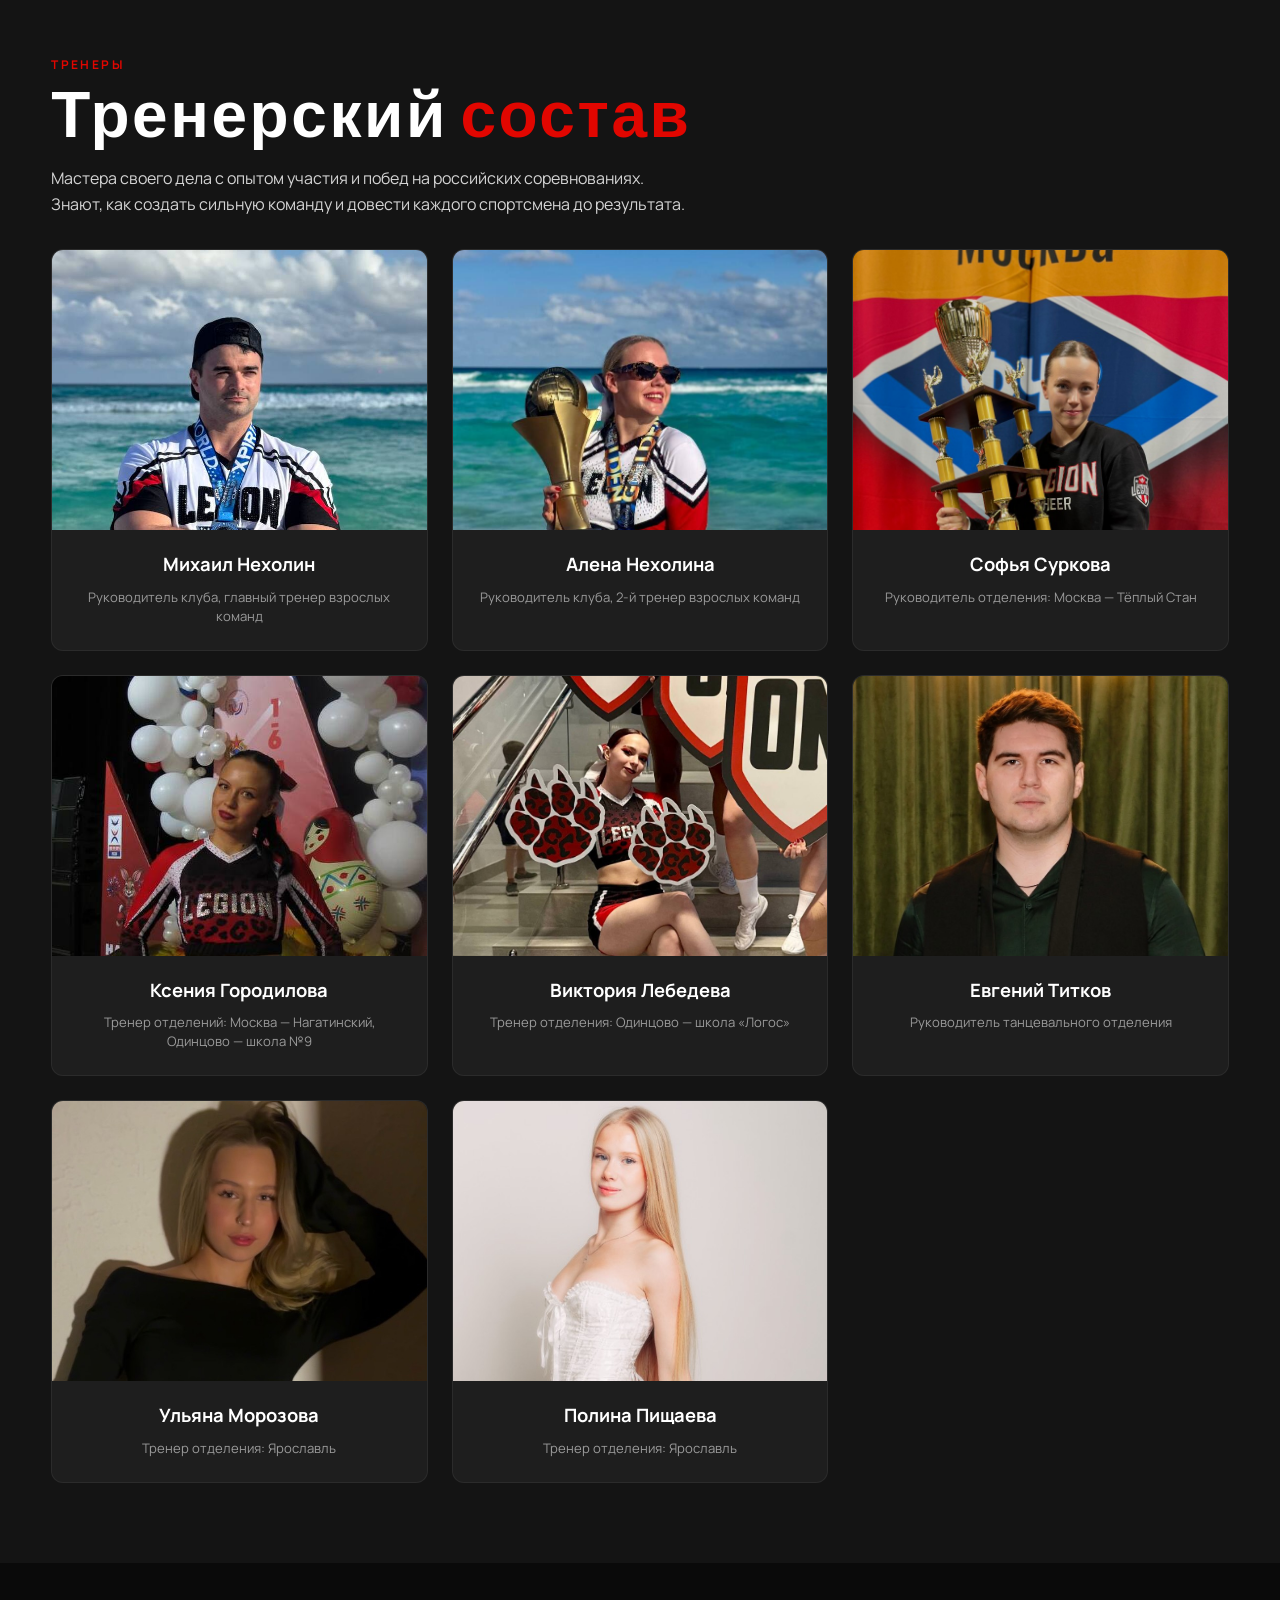
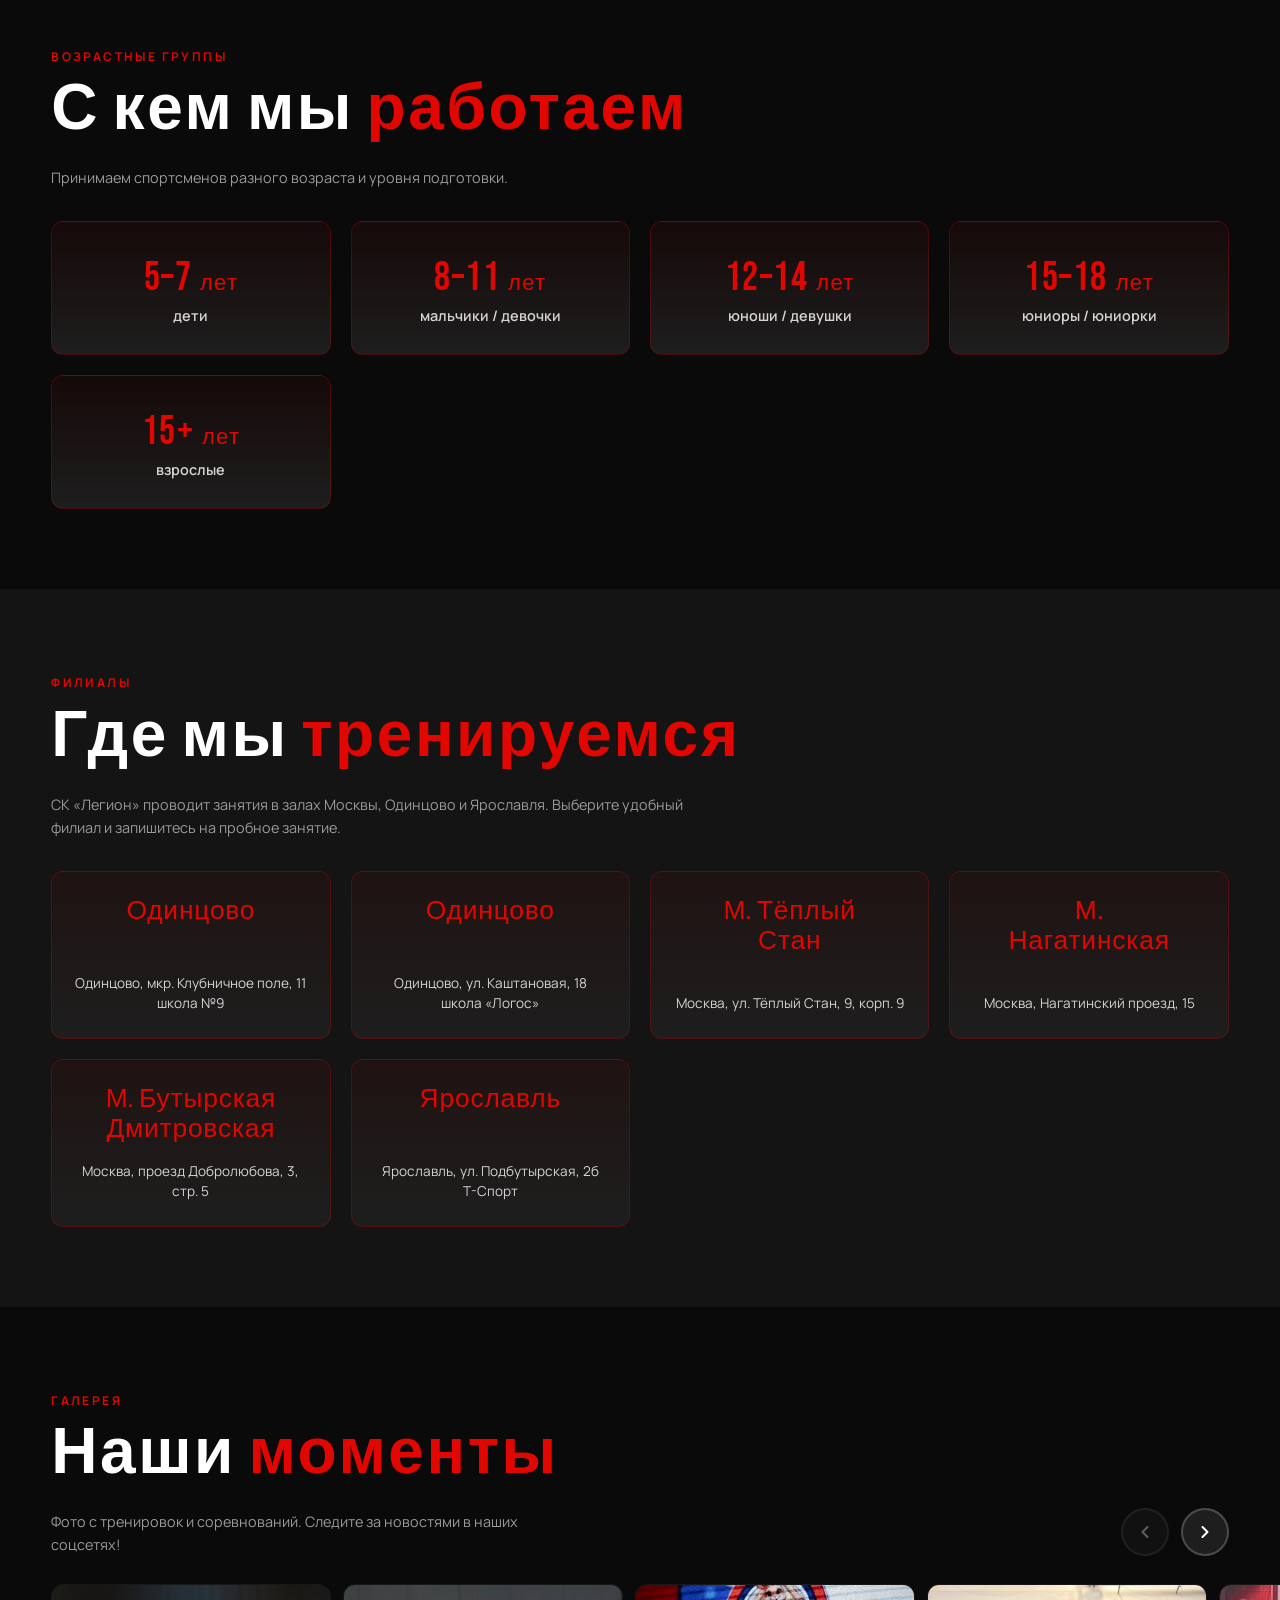
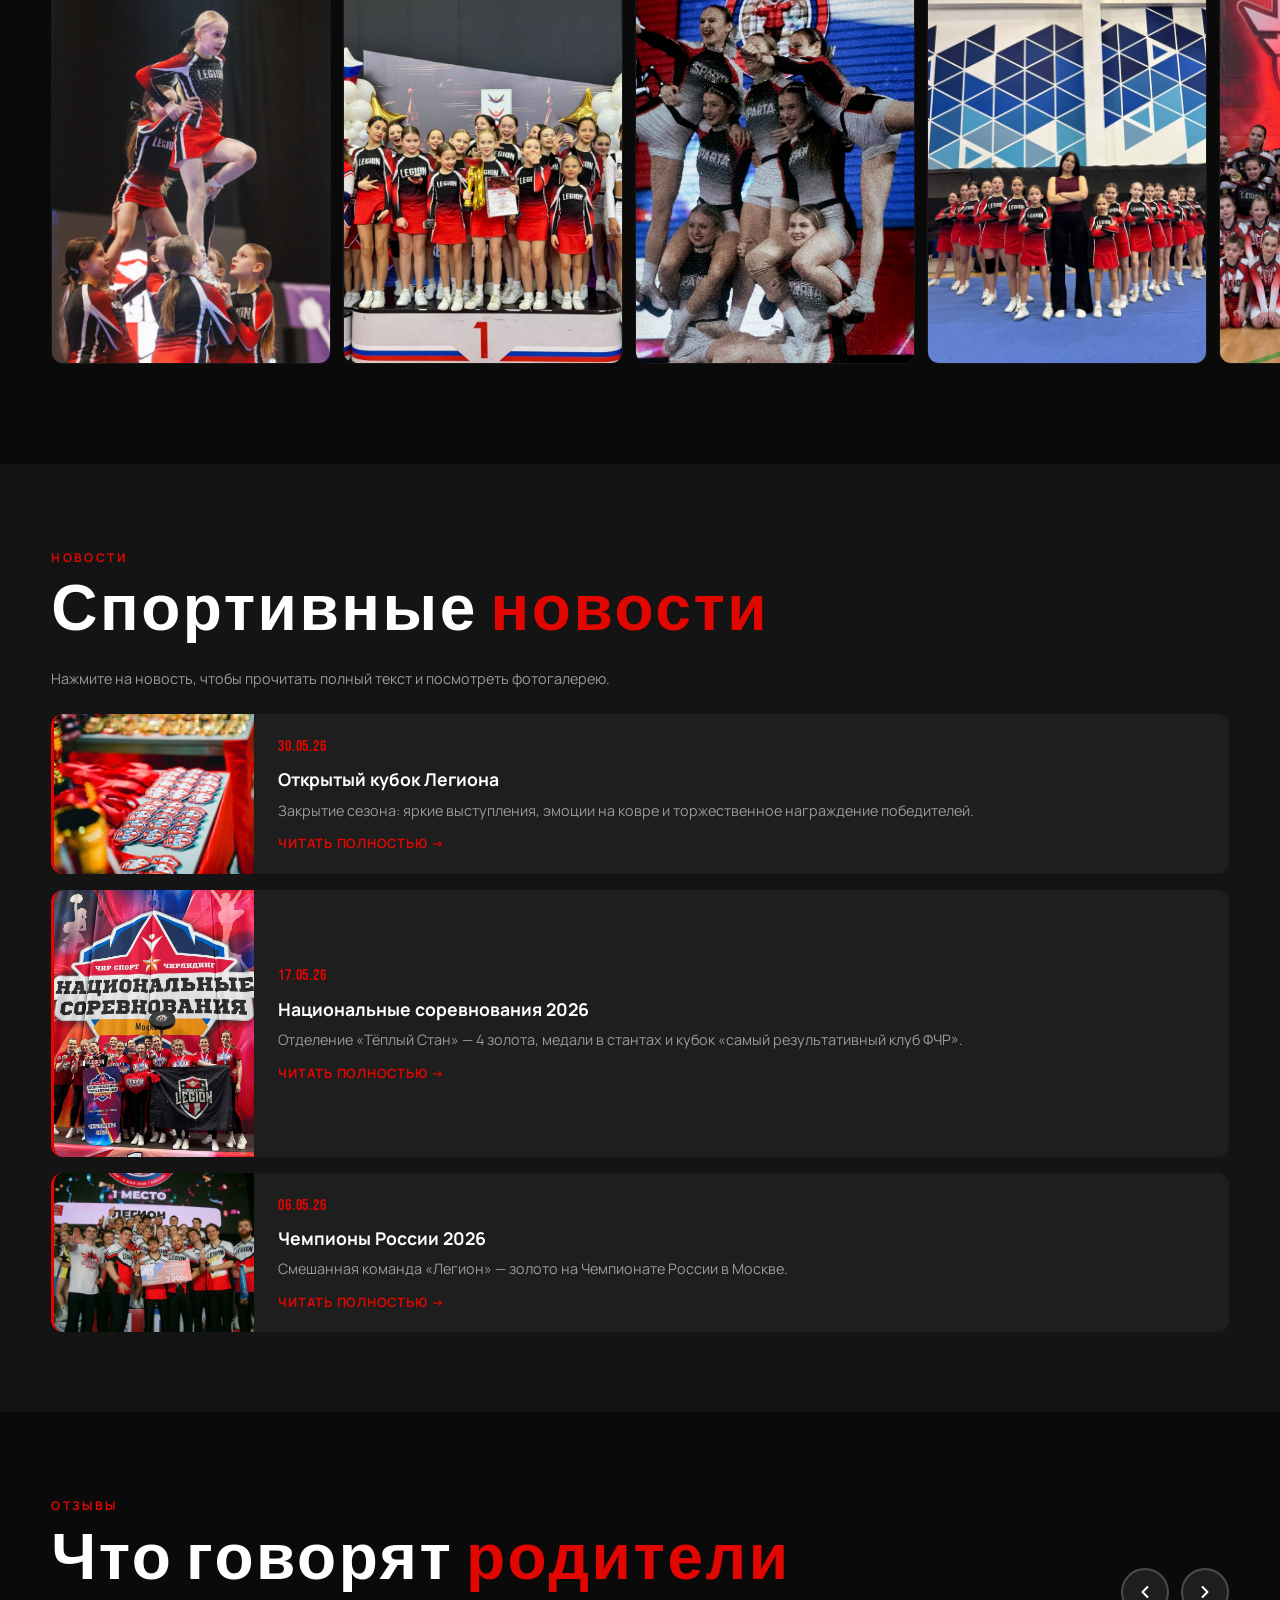
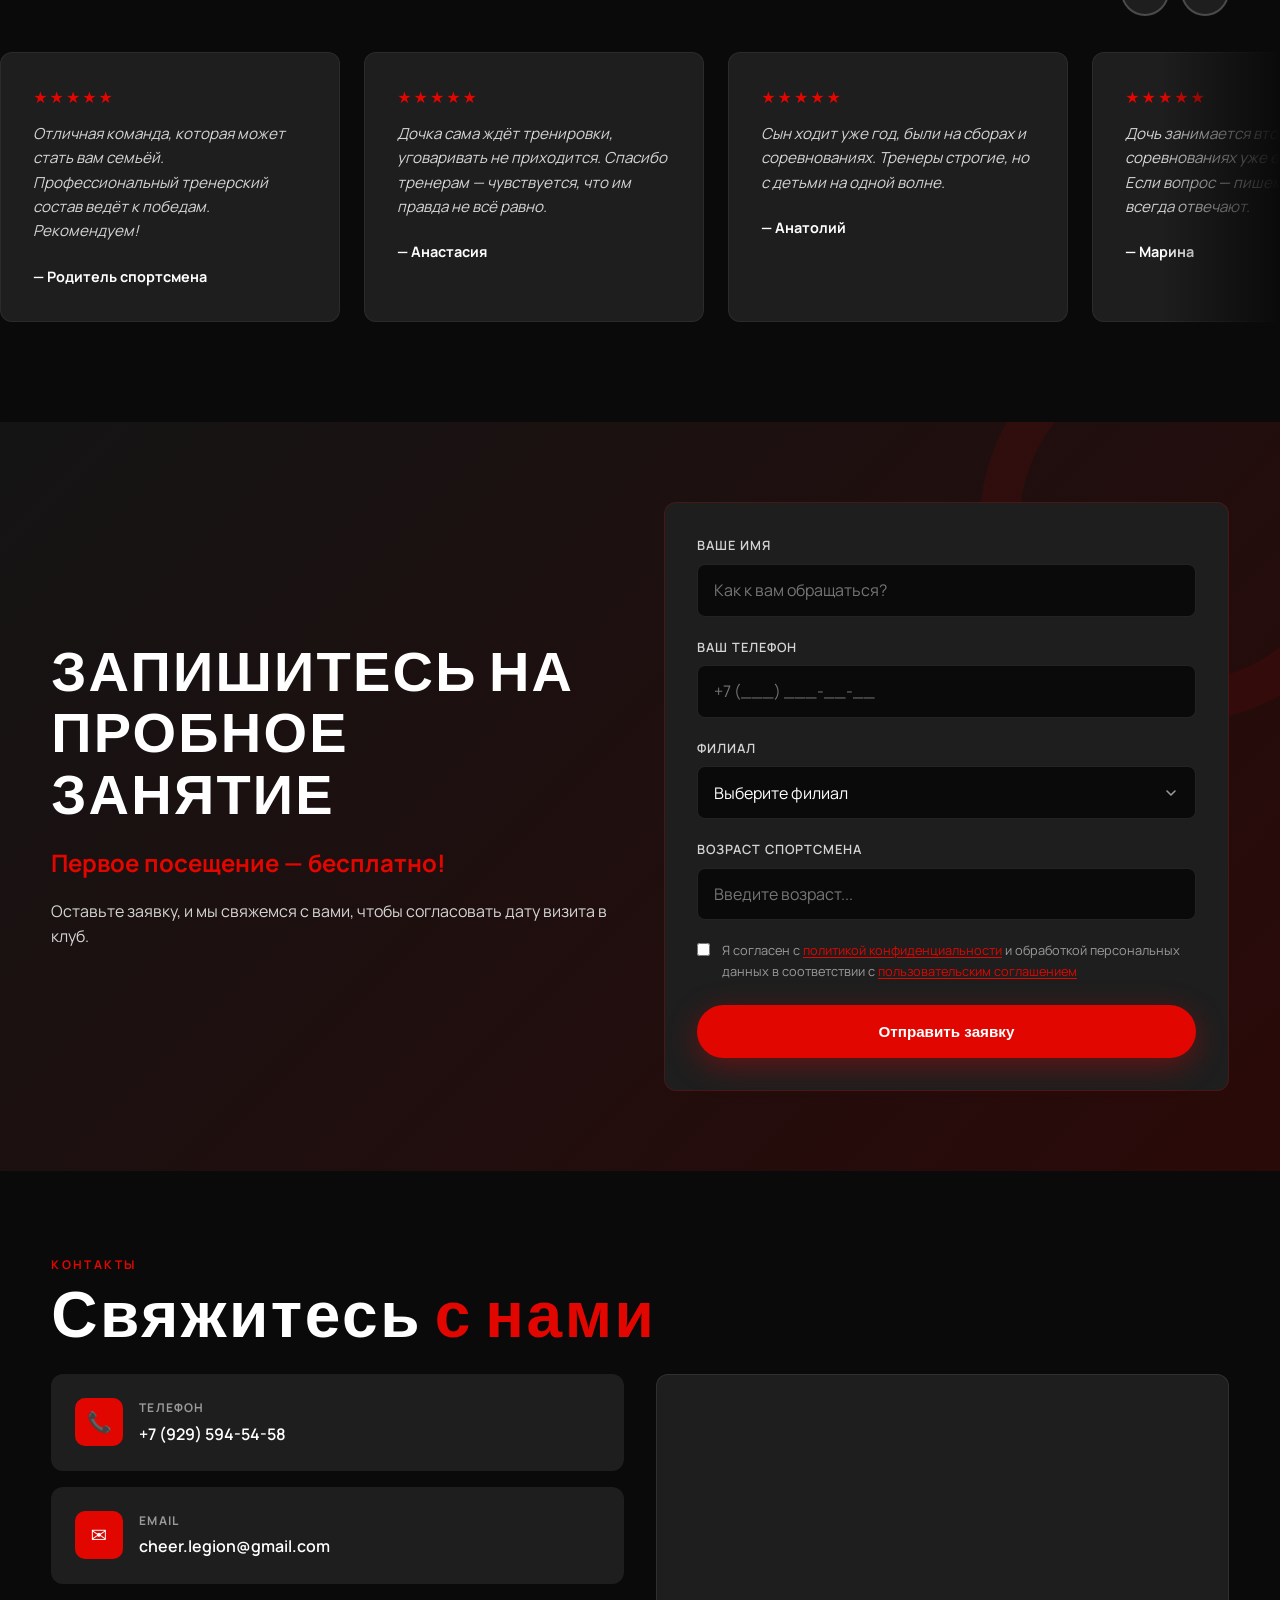
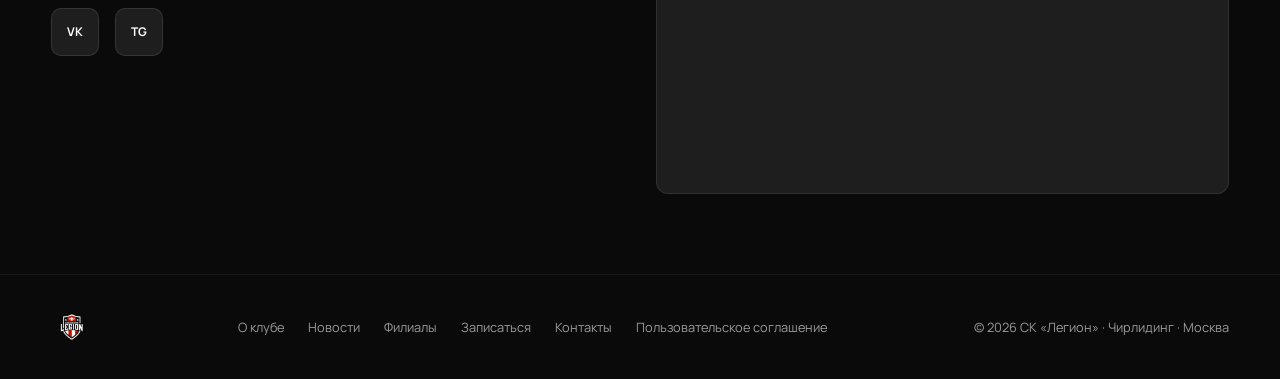
==== commit ce393665: "Add Polina" ====
--- a/index.html
+++ b/index.html
@@ -260,6 +260,15 @@
             <p>Тренер отделения: Ярославль</p>
           </div>
         </article>
+        <article class="coach-card">
+          <div class="coach-photo">
+            <img src="images/coach-8.png" alt="Полина Пищаева" loading="lazy">
+          </div>
+          <div class="coach-info">
+            <h3>Полина Пищаева</h3>
+            <p>Тренер отделения: Ярославль</p>
+          </div>
+        </article>
       </div>
     </div>
   </section>
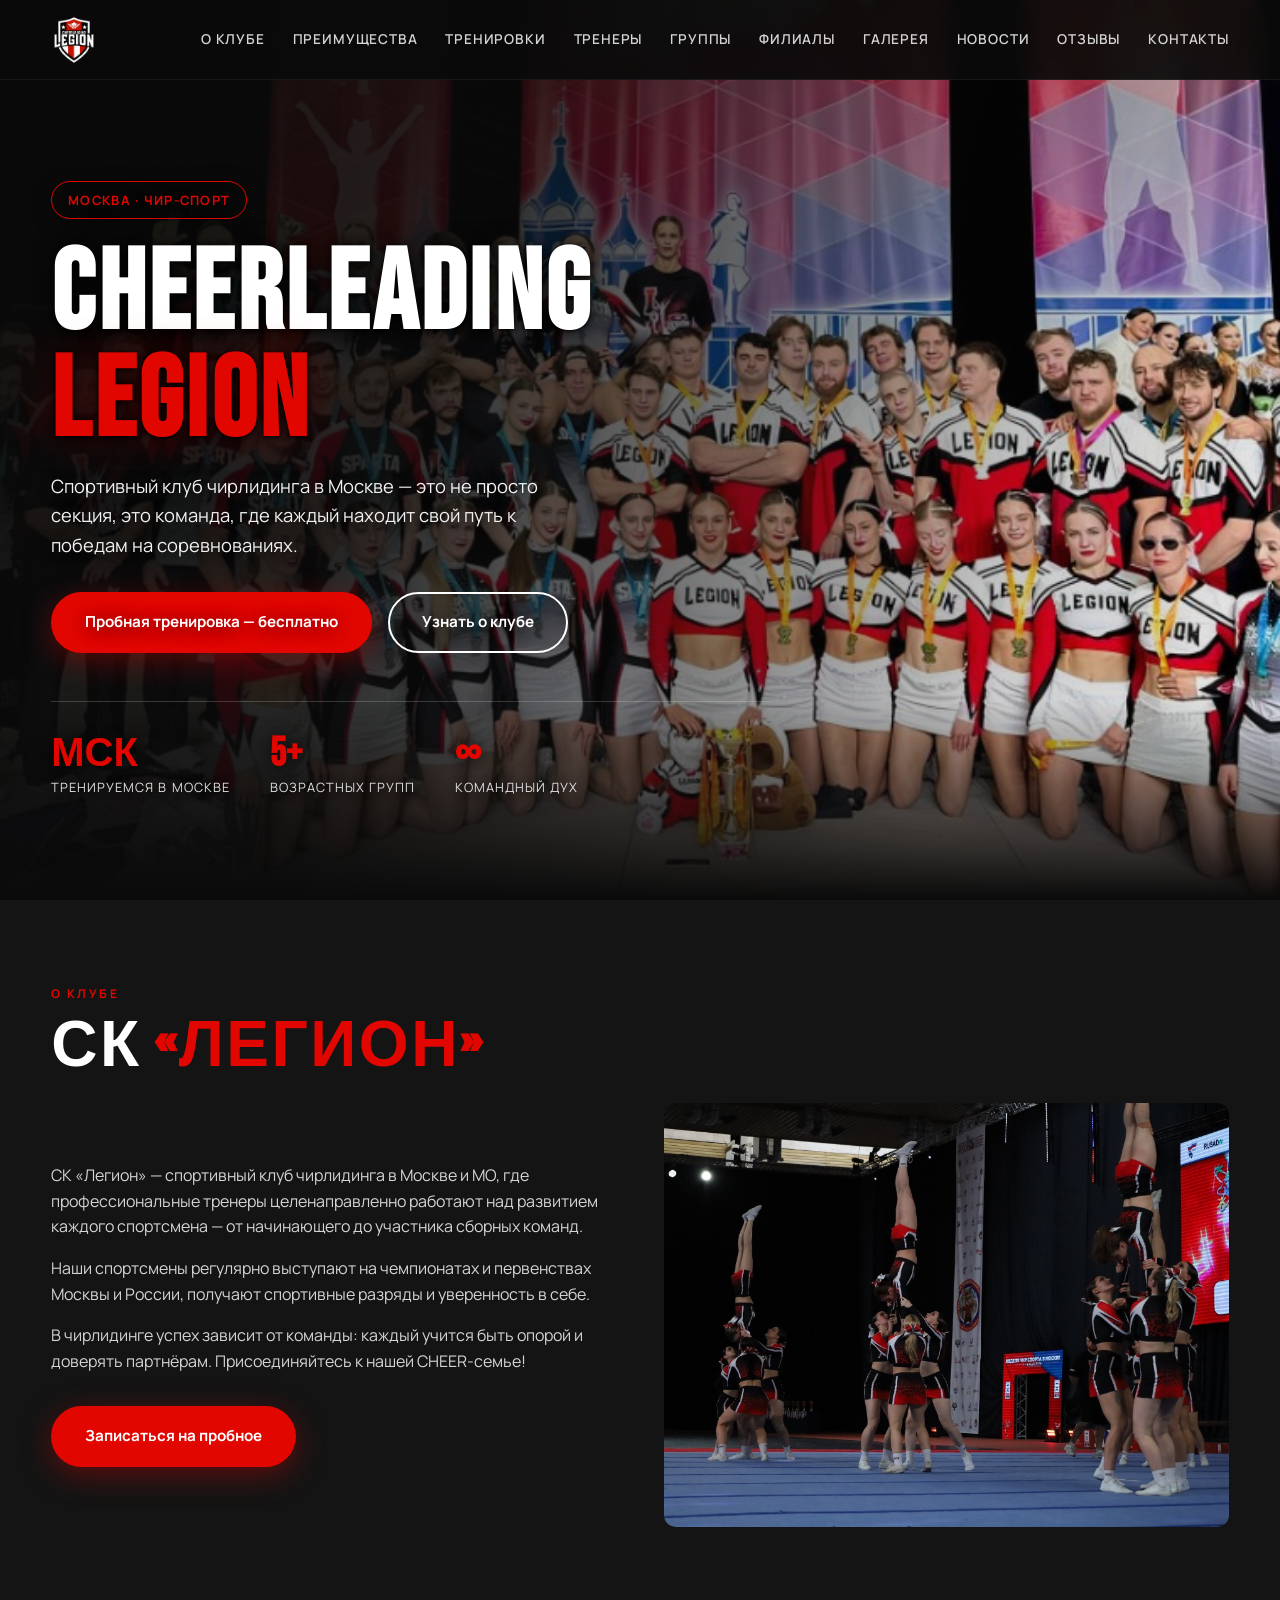
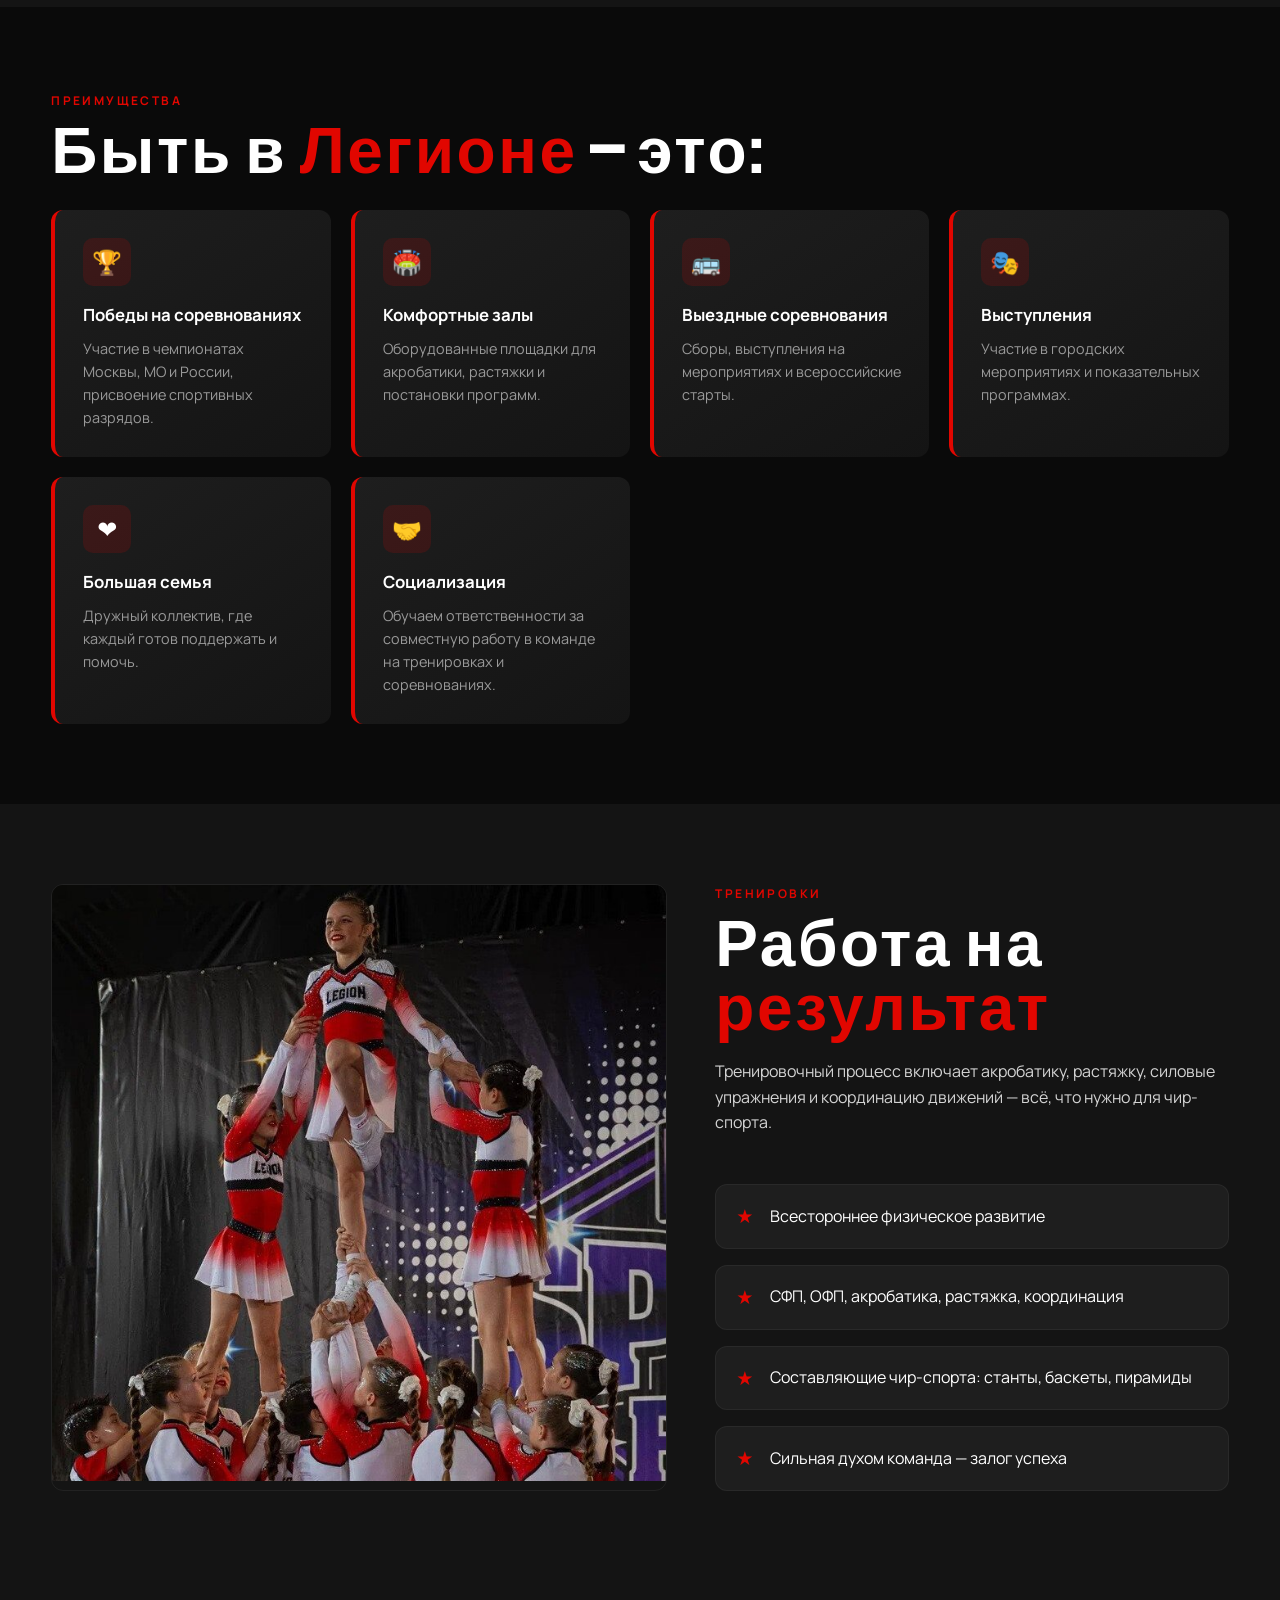
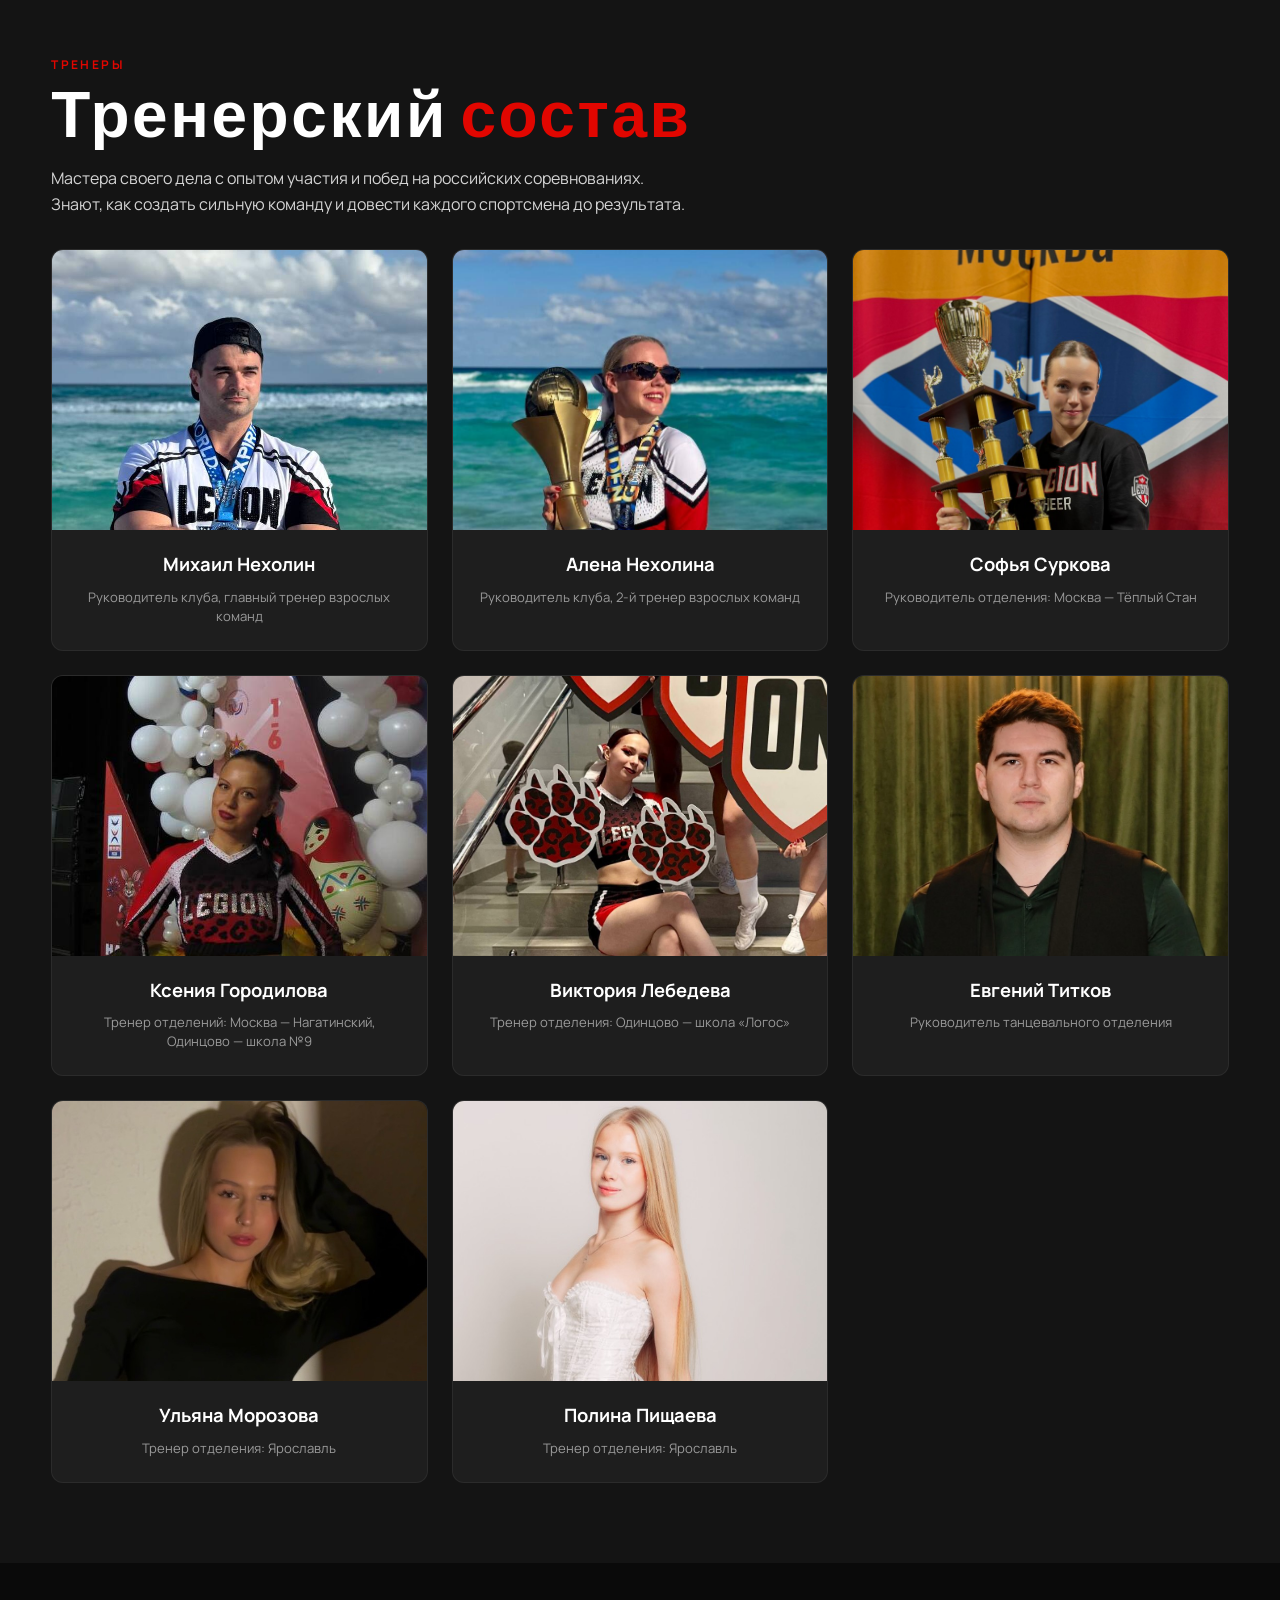
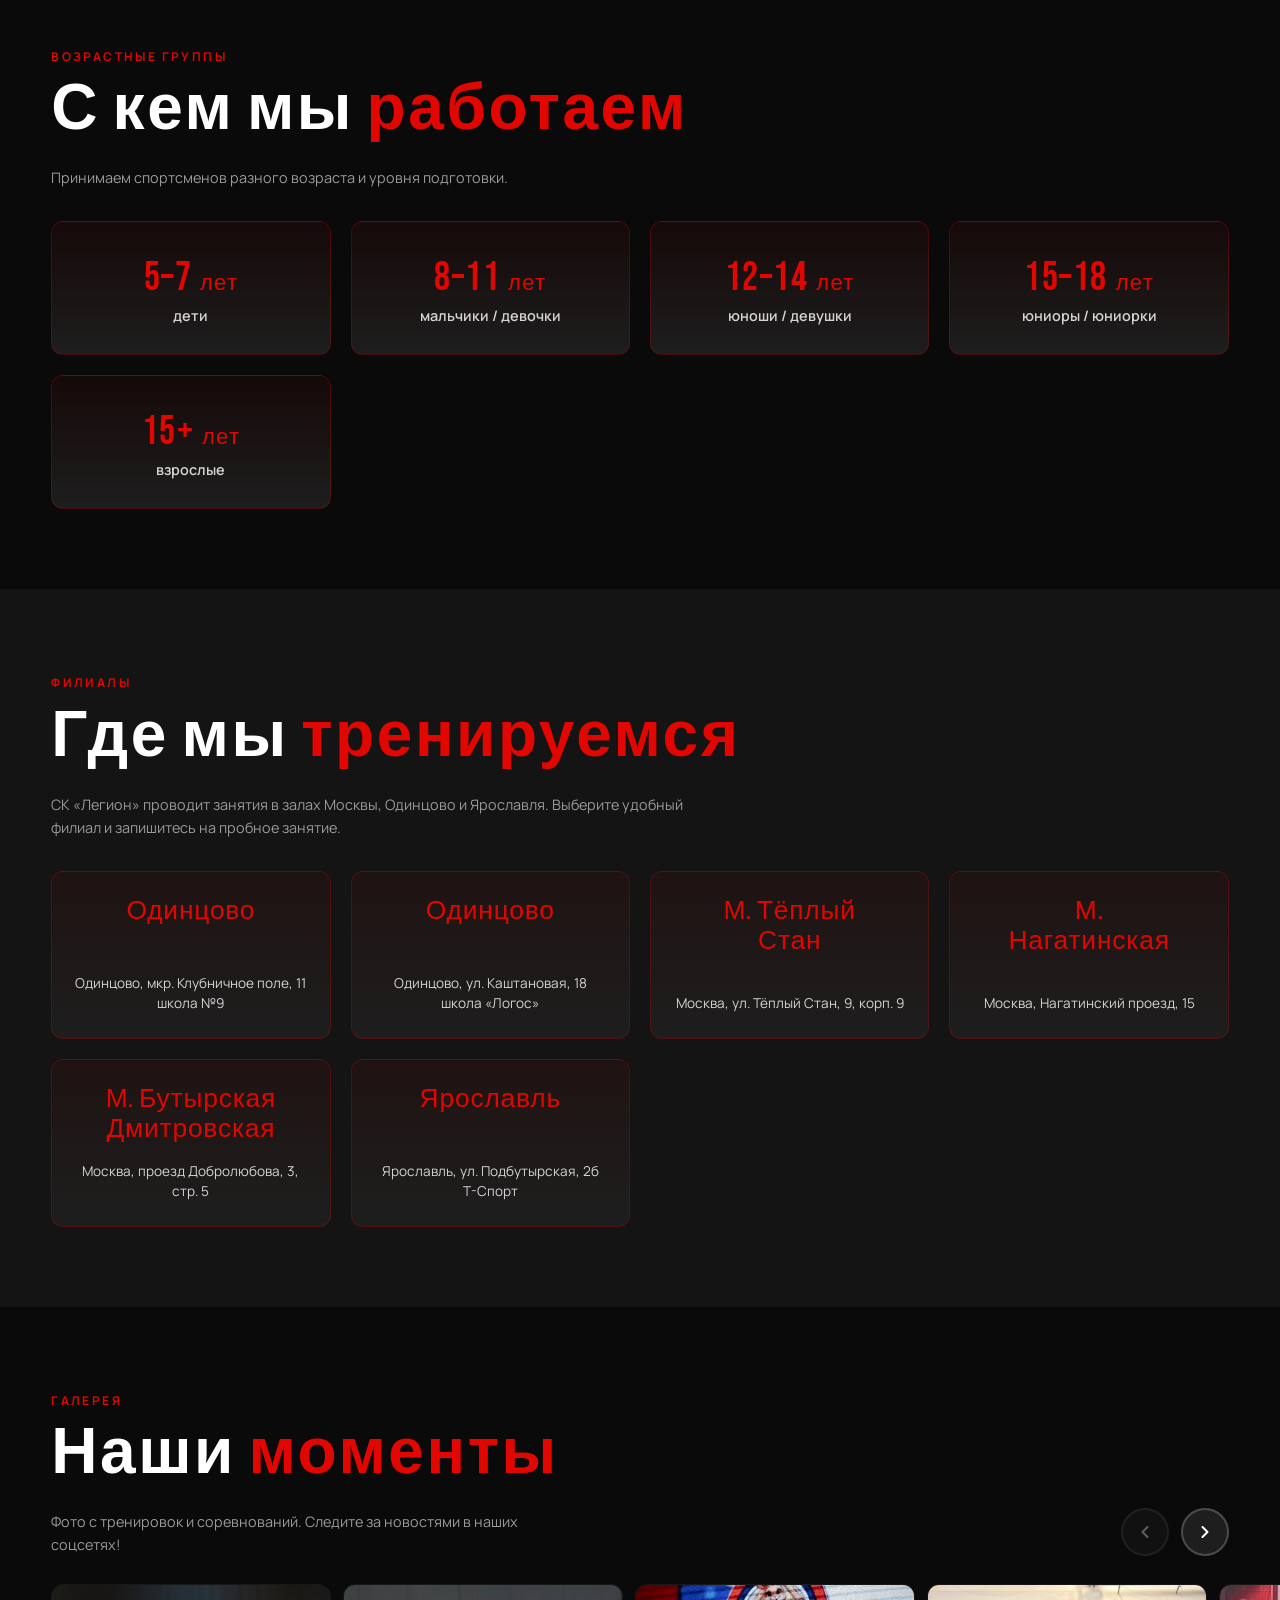
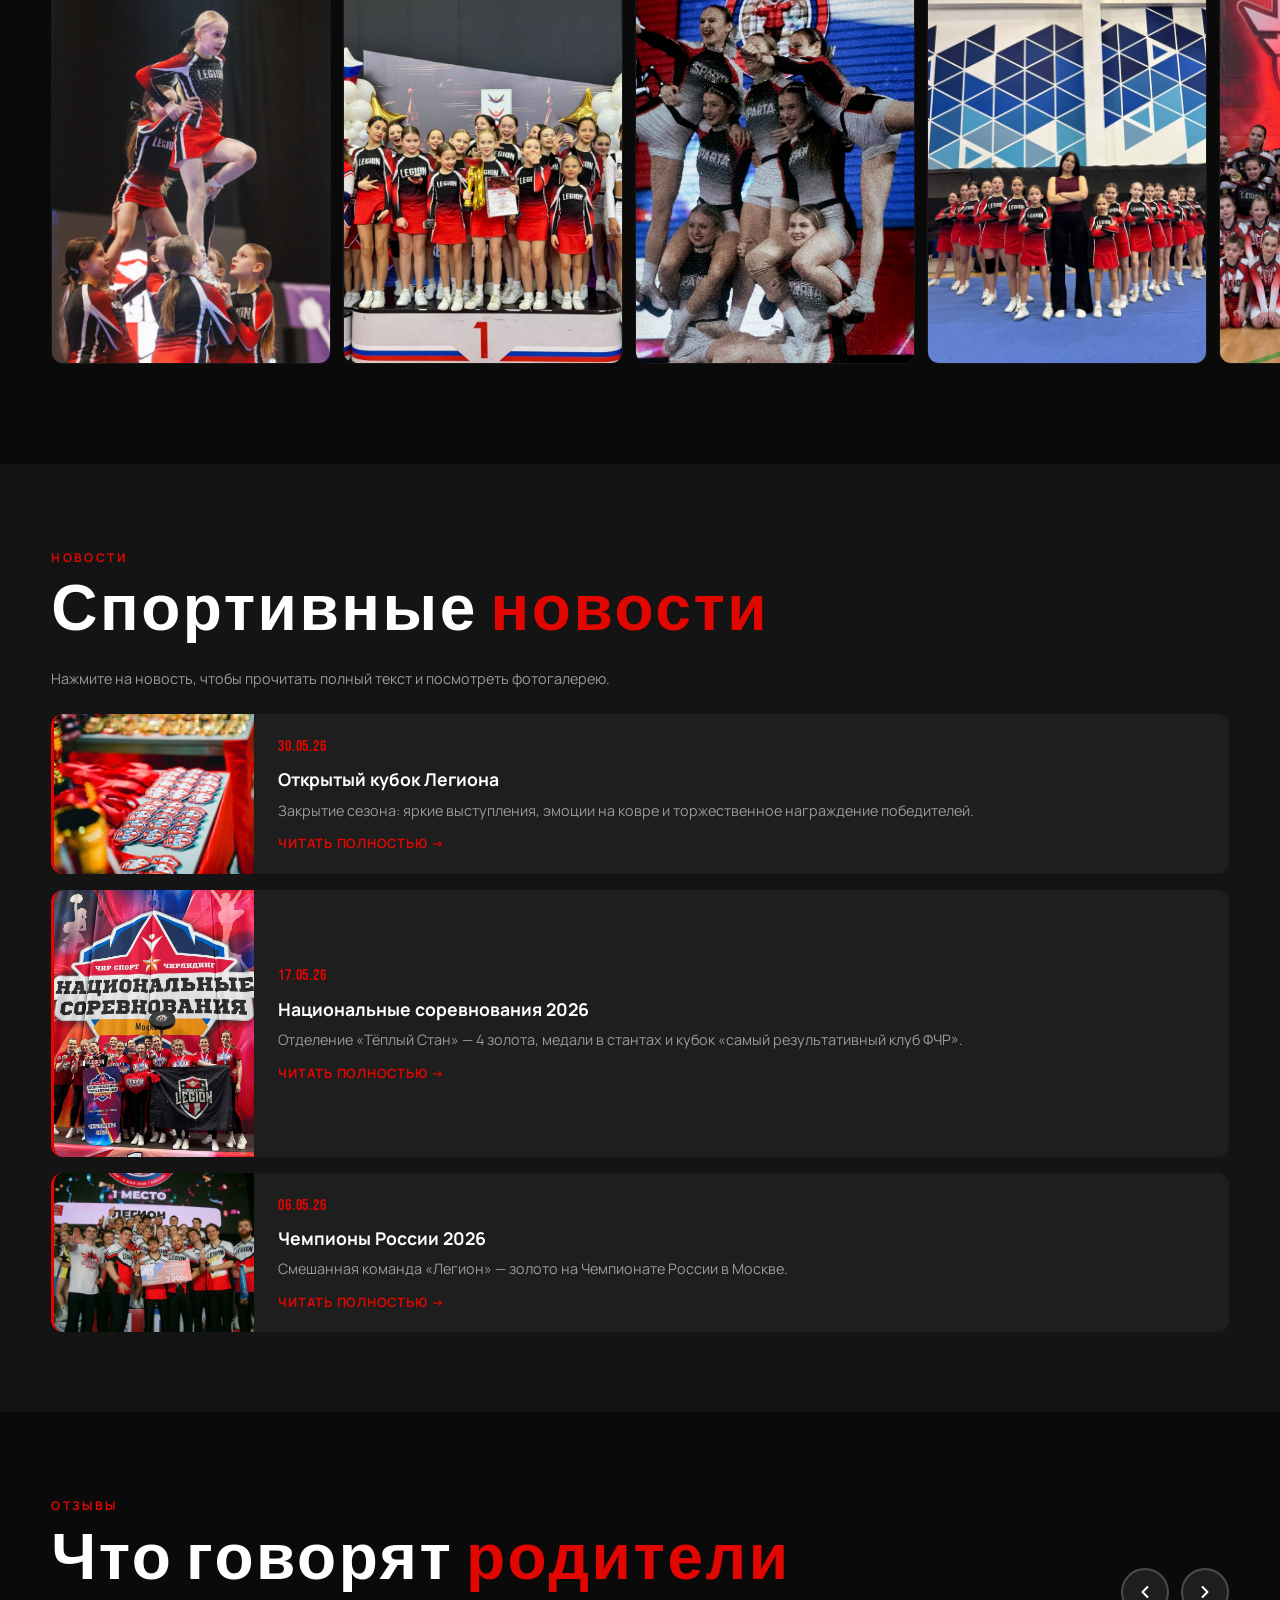
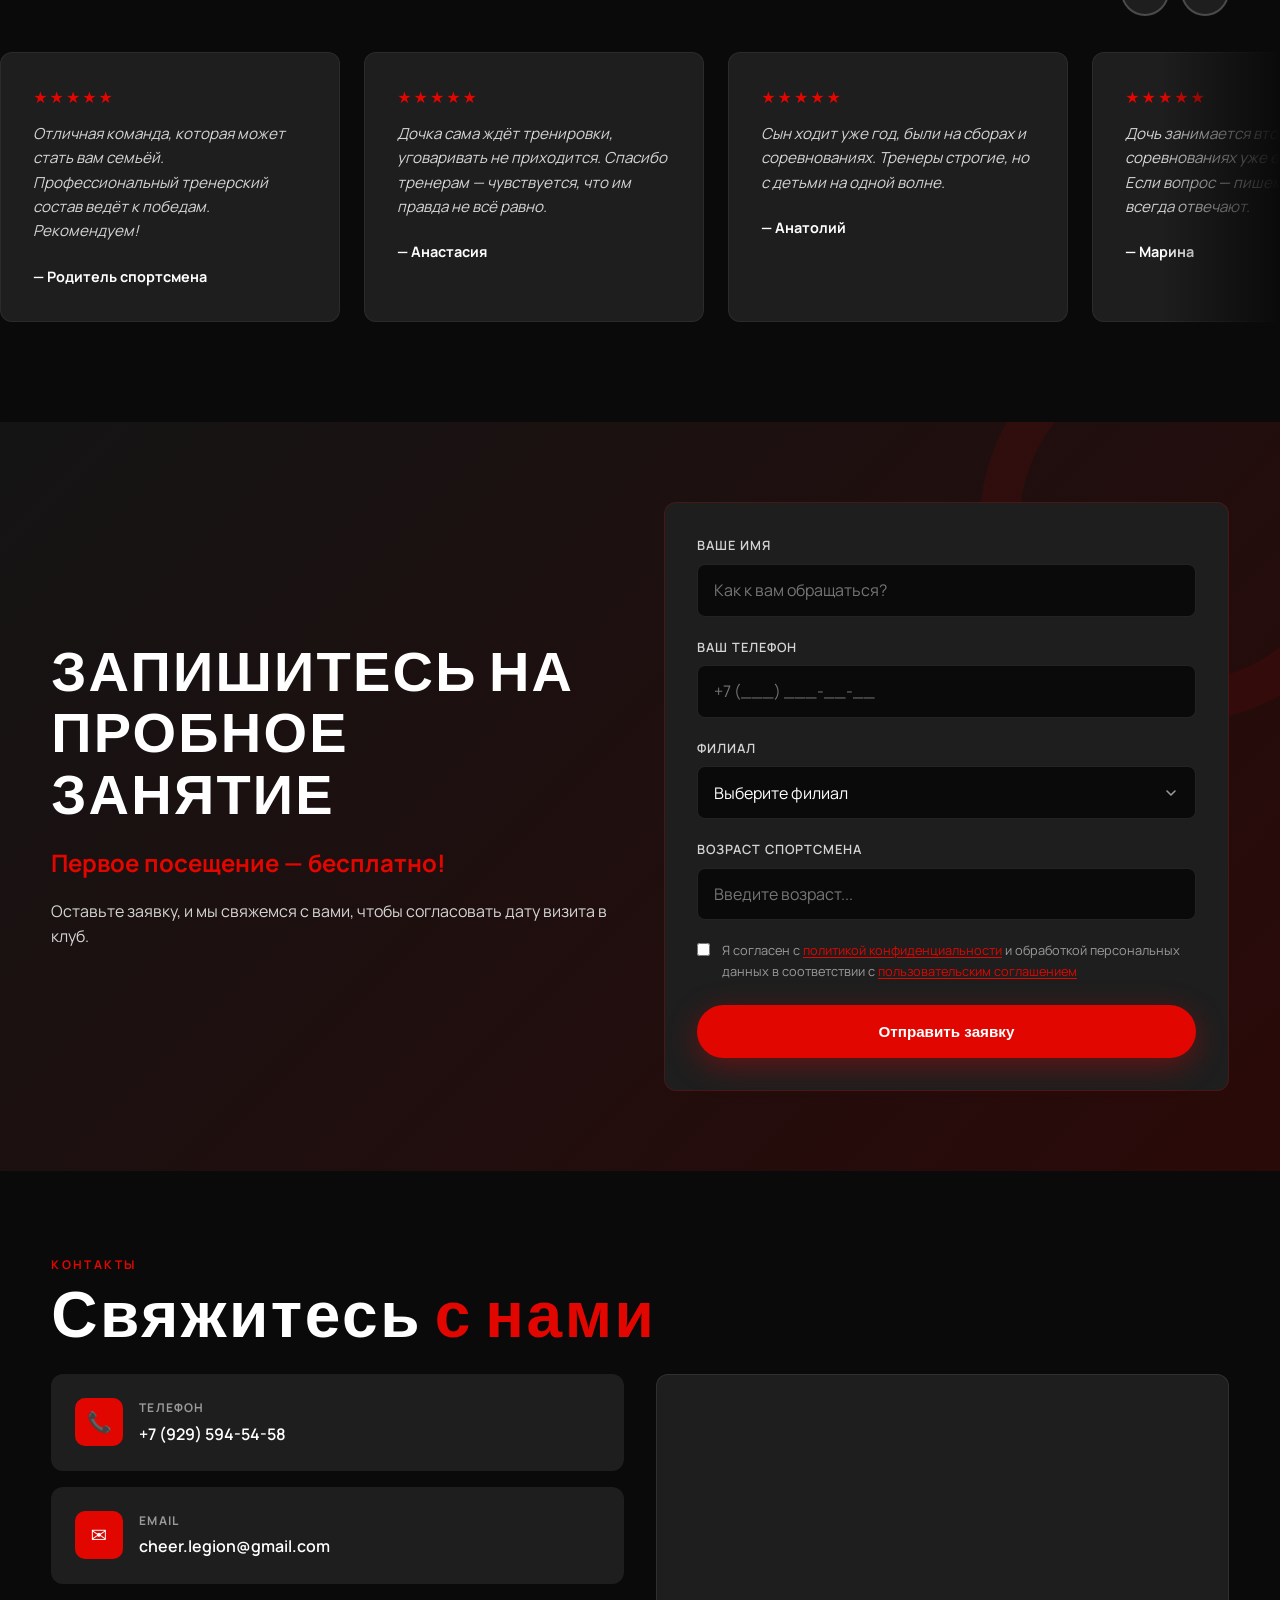
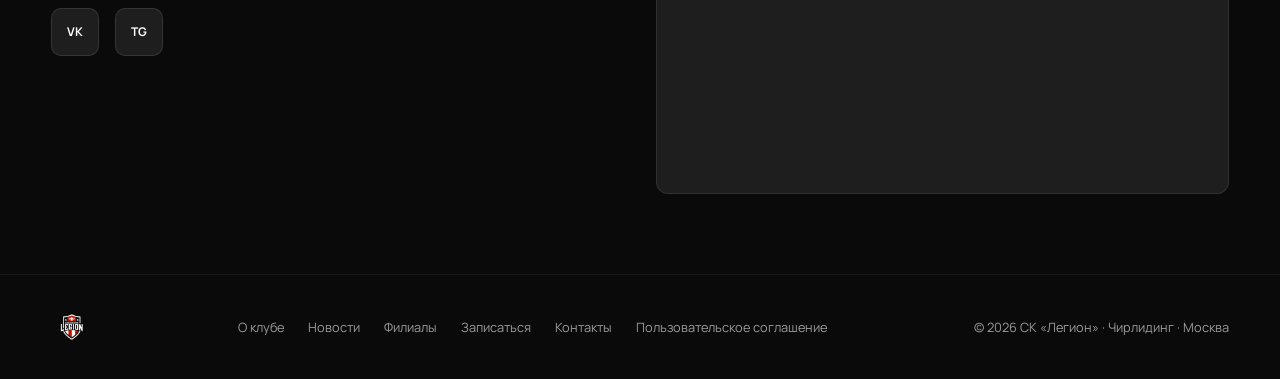
==== commit ca5de9c7: "Fixed typos" ====
--- a/index.html
+++ b/index.html
@@ -160,7 +160,7 @@
         <article class="benefit-card">
           <div class="icon">🤝</div>
           <h3>Социализация</h3>
-          <p>Обучаем ответственности за совместную работу в команде на тренироках и соревнованиях.</p>
+          <p>Обучаем ответственности за совместную работу в команде на тренировках и соревнованиях.</p>
         </article>
       </div>
     </div>
@@ -181,7 +181,7 @@
         <ul class="training-list">
           <li>Всестороннее физическое развитие</li>
           <li>СФП, ОФП, акробатика, растяжка, координация</li>
-          <li>Состоявляющие чир-спорта: станты, баскеты, пирамиды</li>
+          <li>Составляющие чир-спорта: станты, баскеты, пирамиды</li>
           <li>Сильная духом команда — залог успеха</li>
         </ul>
       </div>
@@ -505,7 +505,7 @@
         </article>
         <article class="review-card">
           <div class="stars">★★★★★</div>
-          <p>Клуб большой, но чвствуется как одна семья. Сборы, соревнования, общие праздники — ребенок в восторге, мы тоже довольны.</p>
+          <p>Клуб большой, но чувствуется как одна семья. Сборы, соревнования, общие праздники — ребенок в восторге, мы тоже довольны.</p>
           <span class="author">— Ольга</span>
         </article>
       </div>
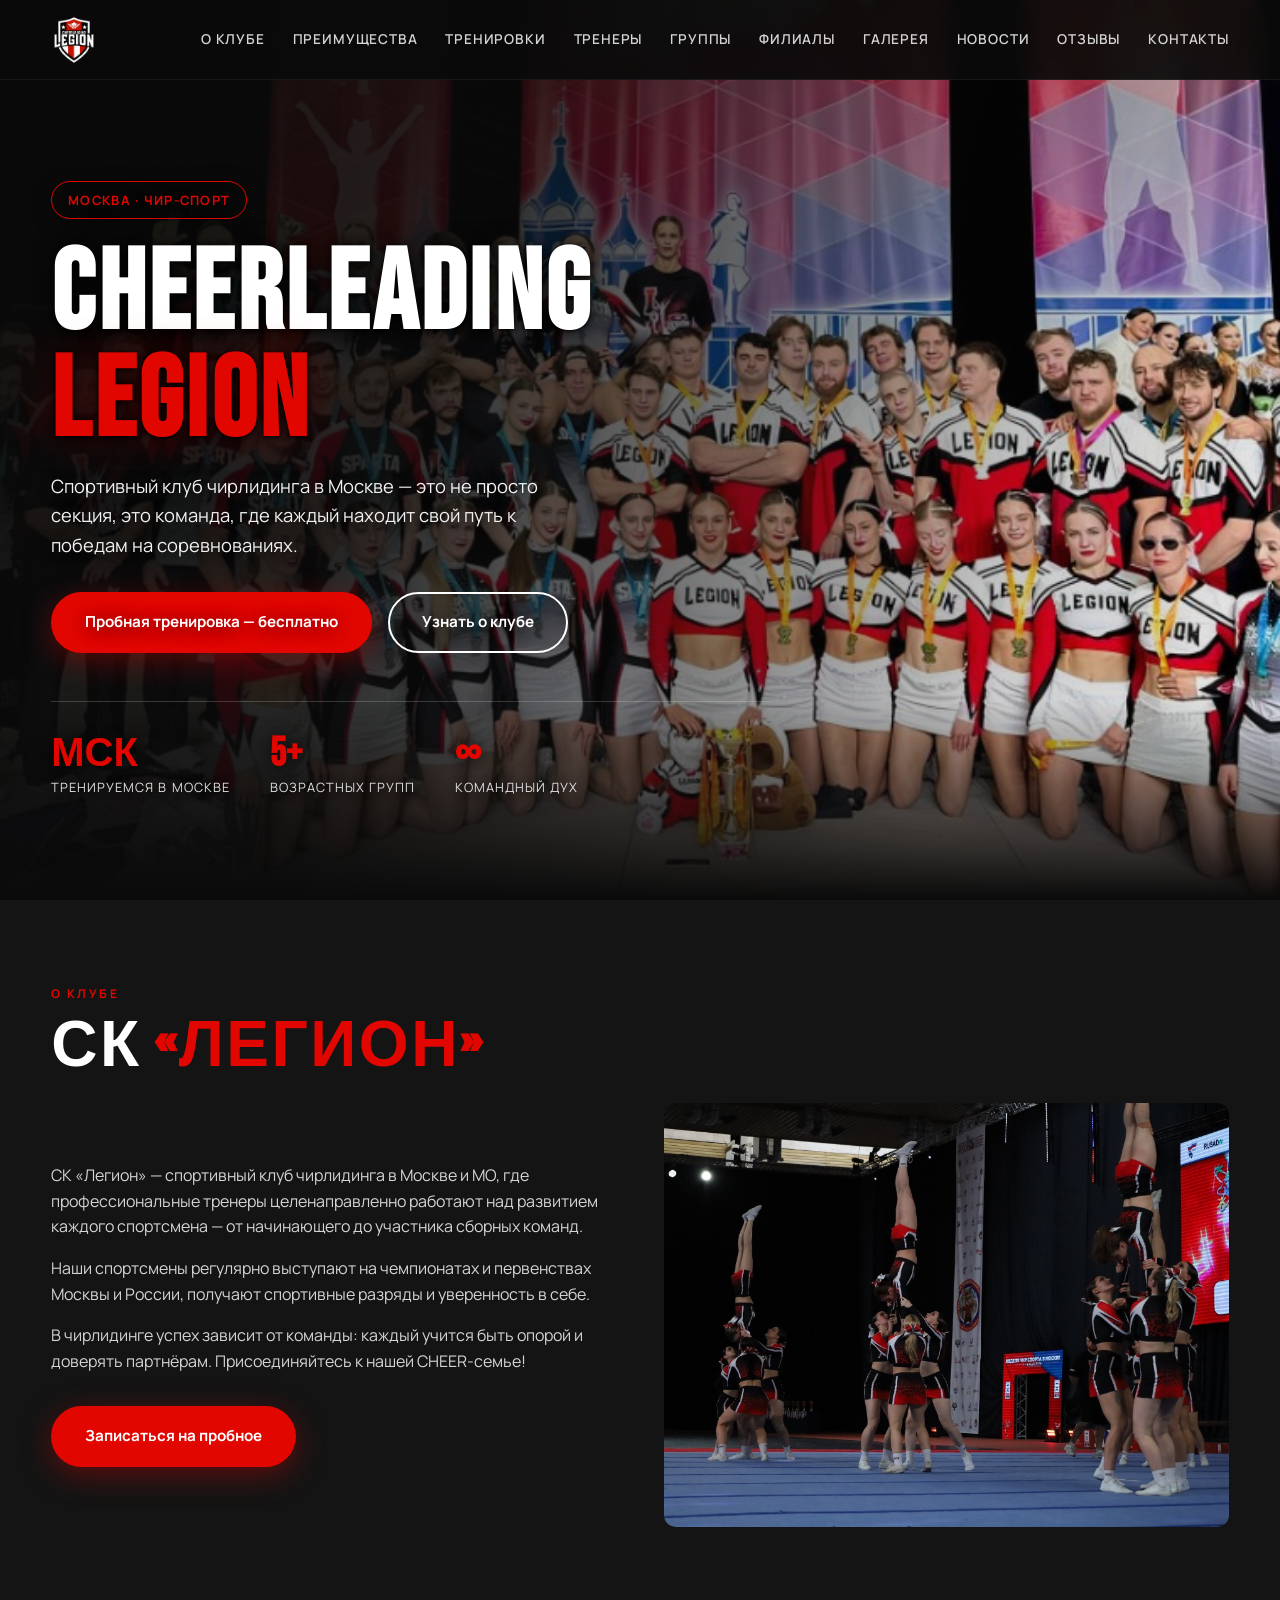
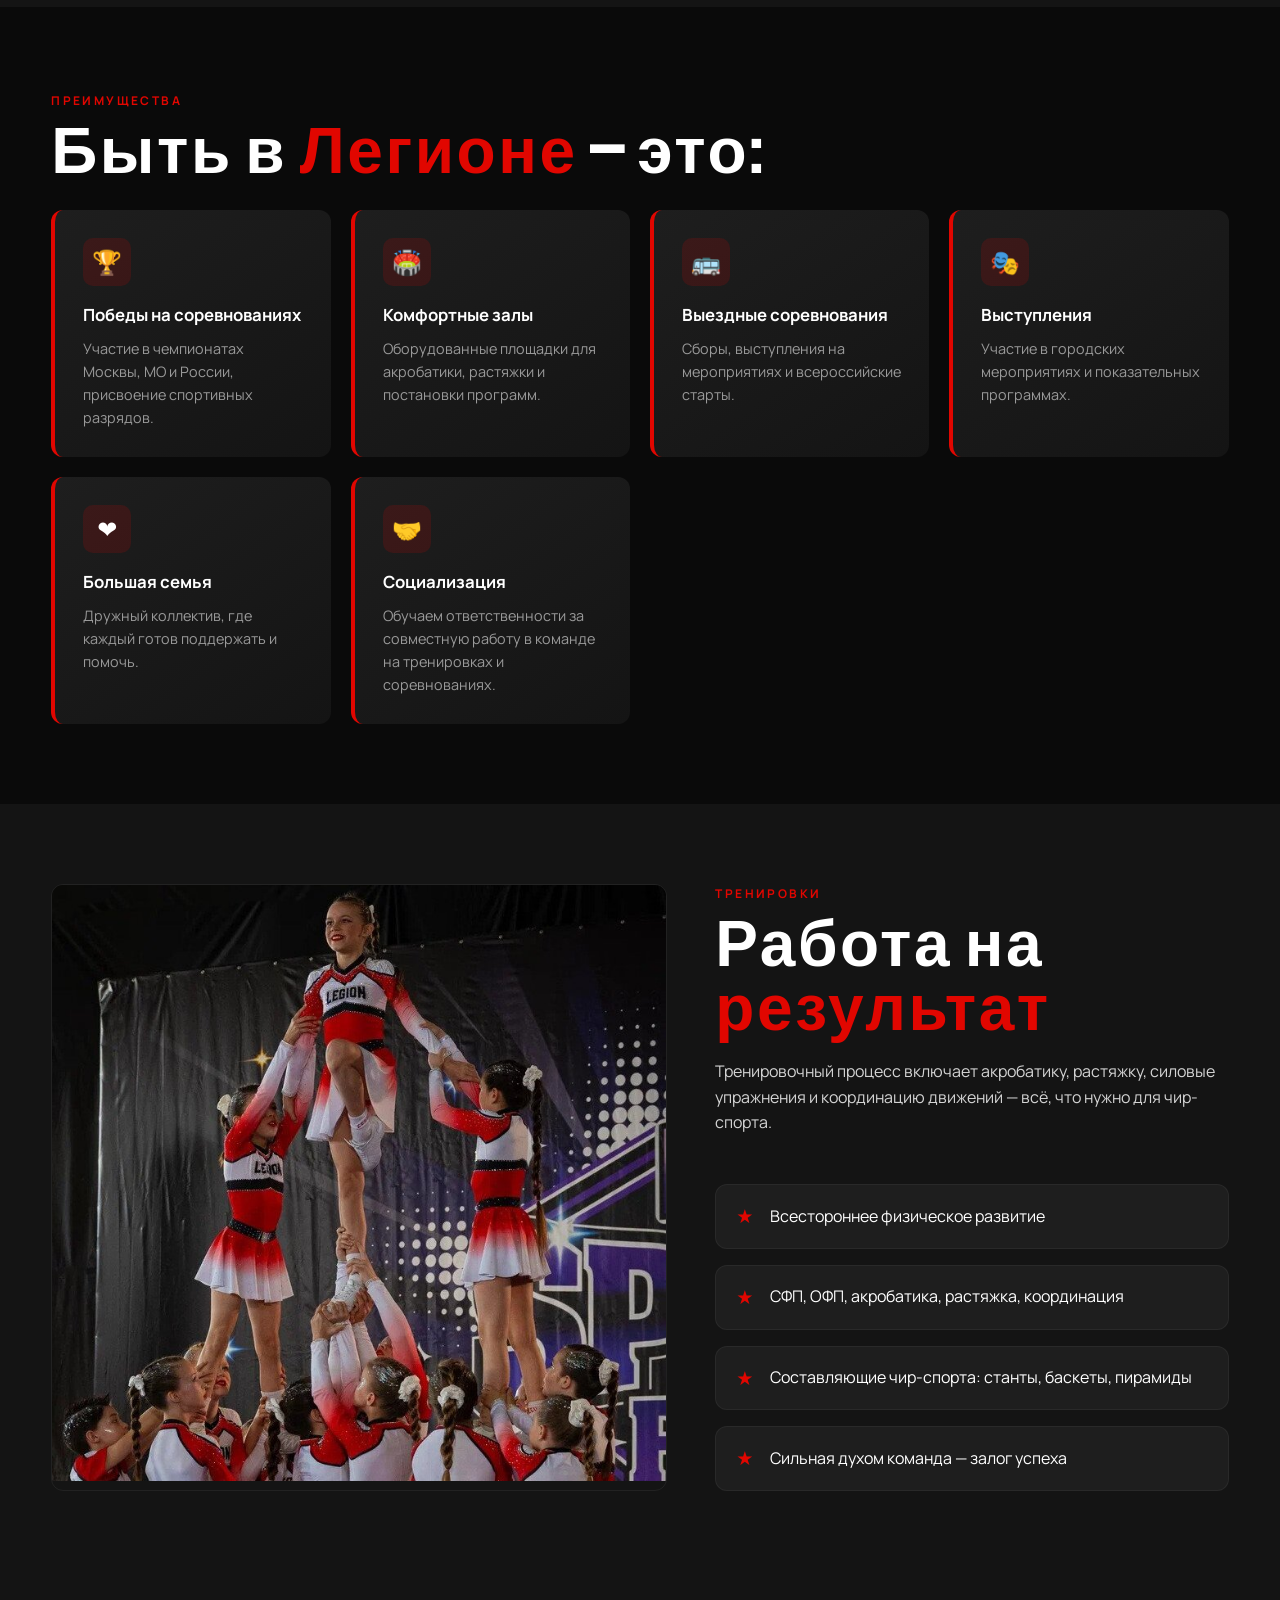
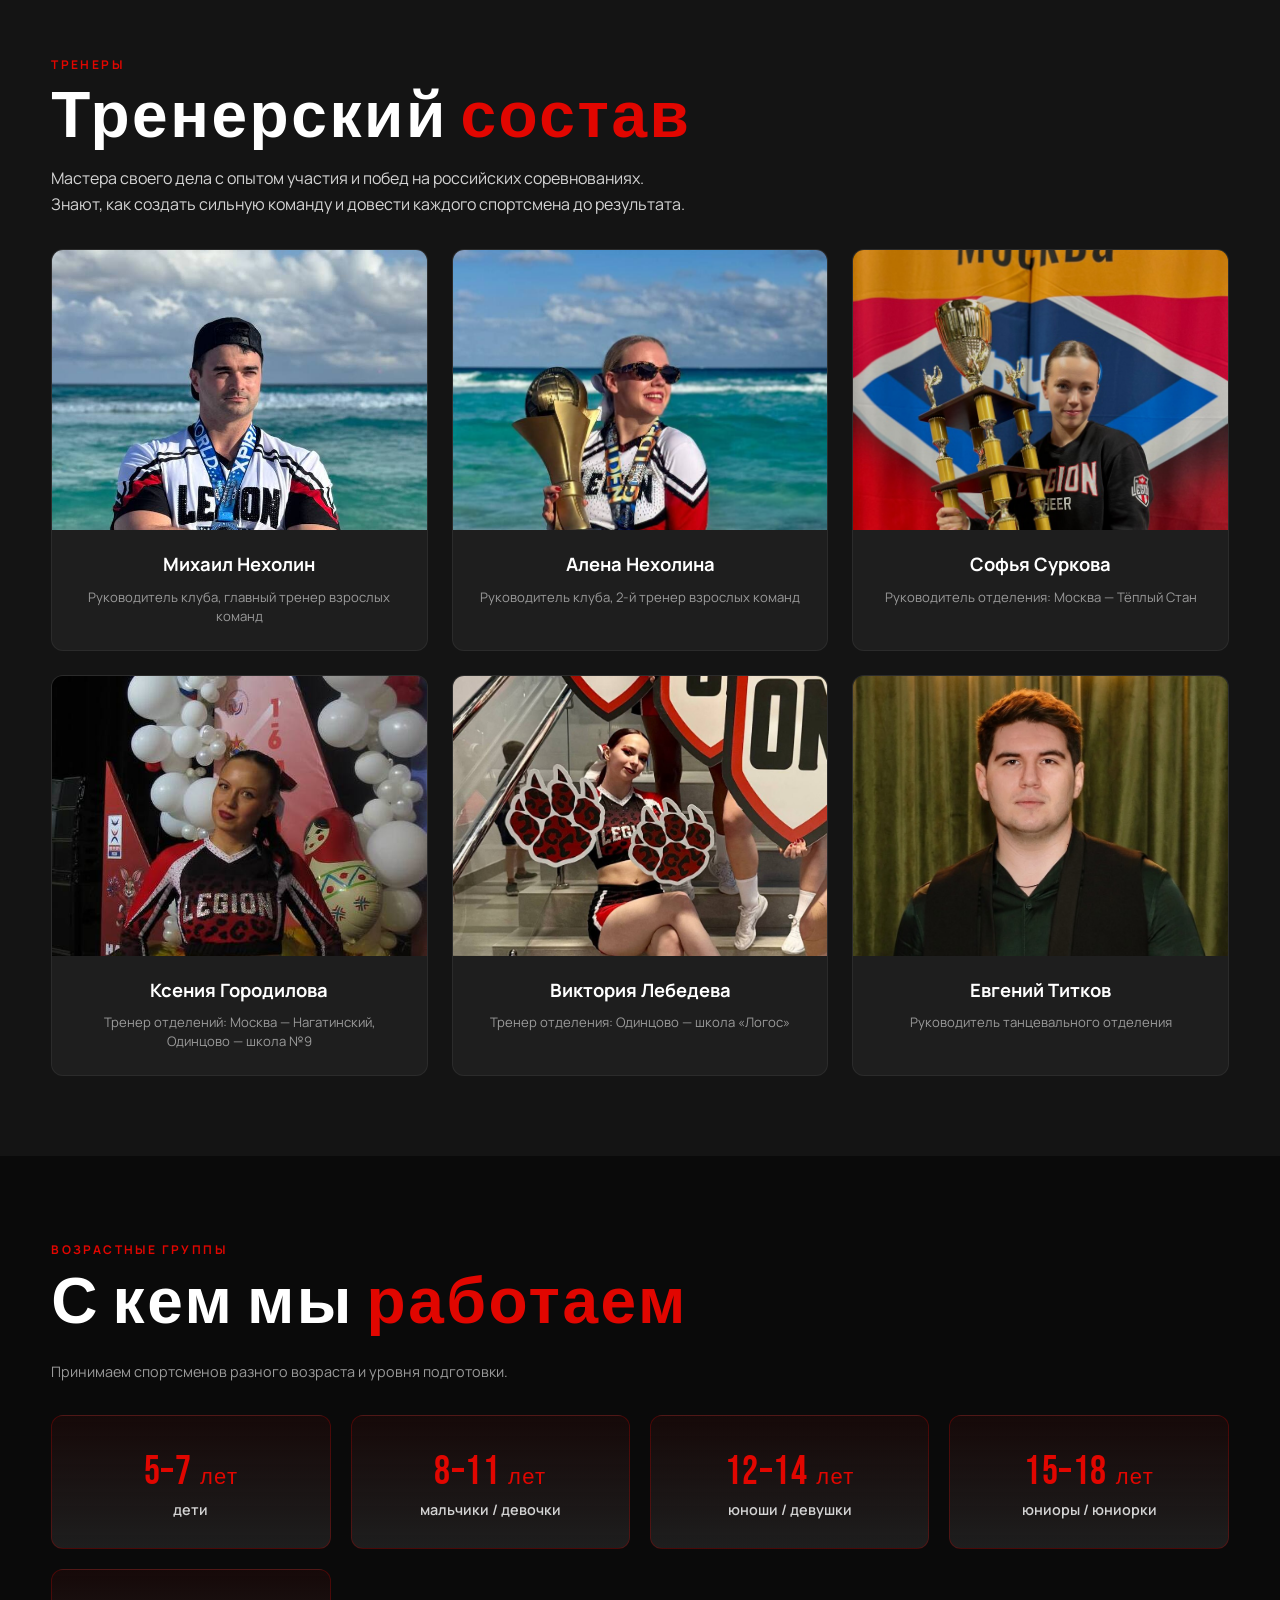
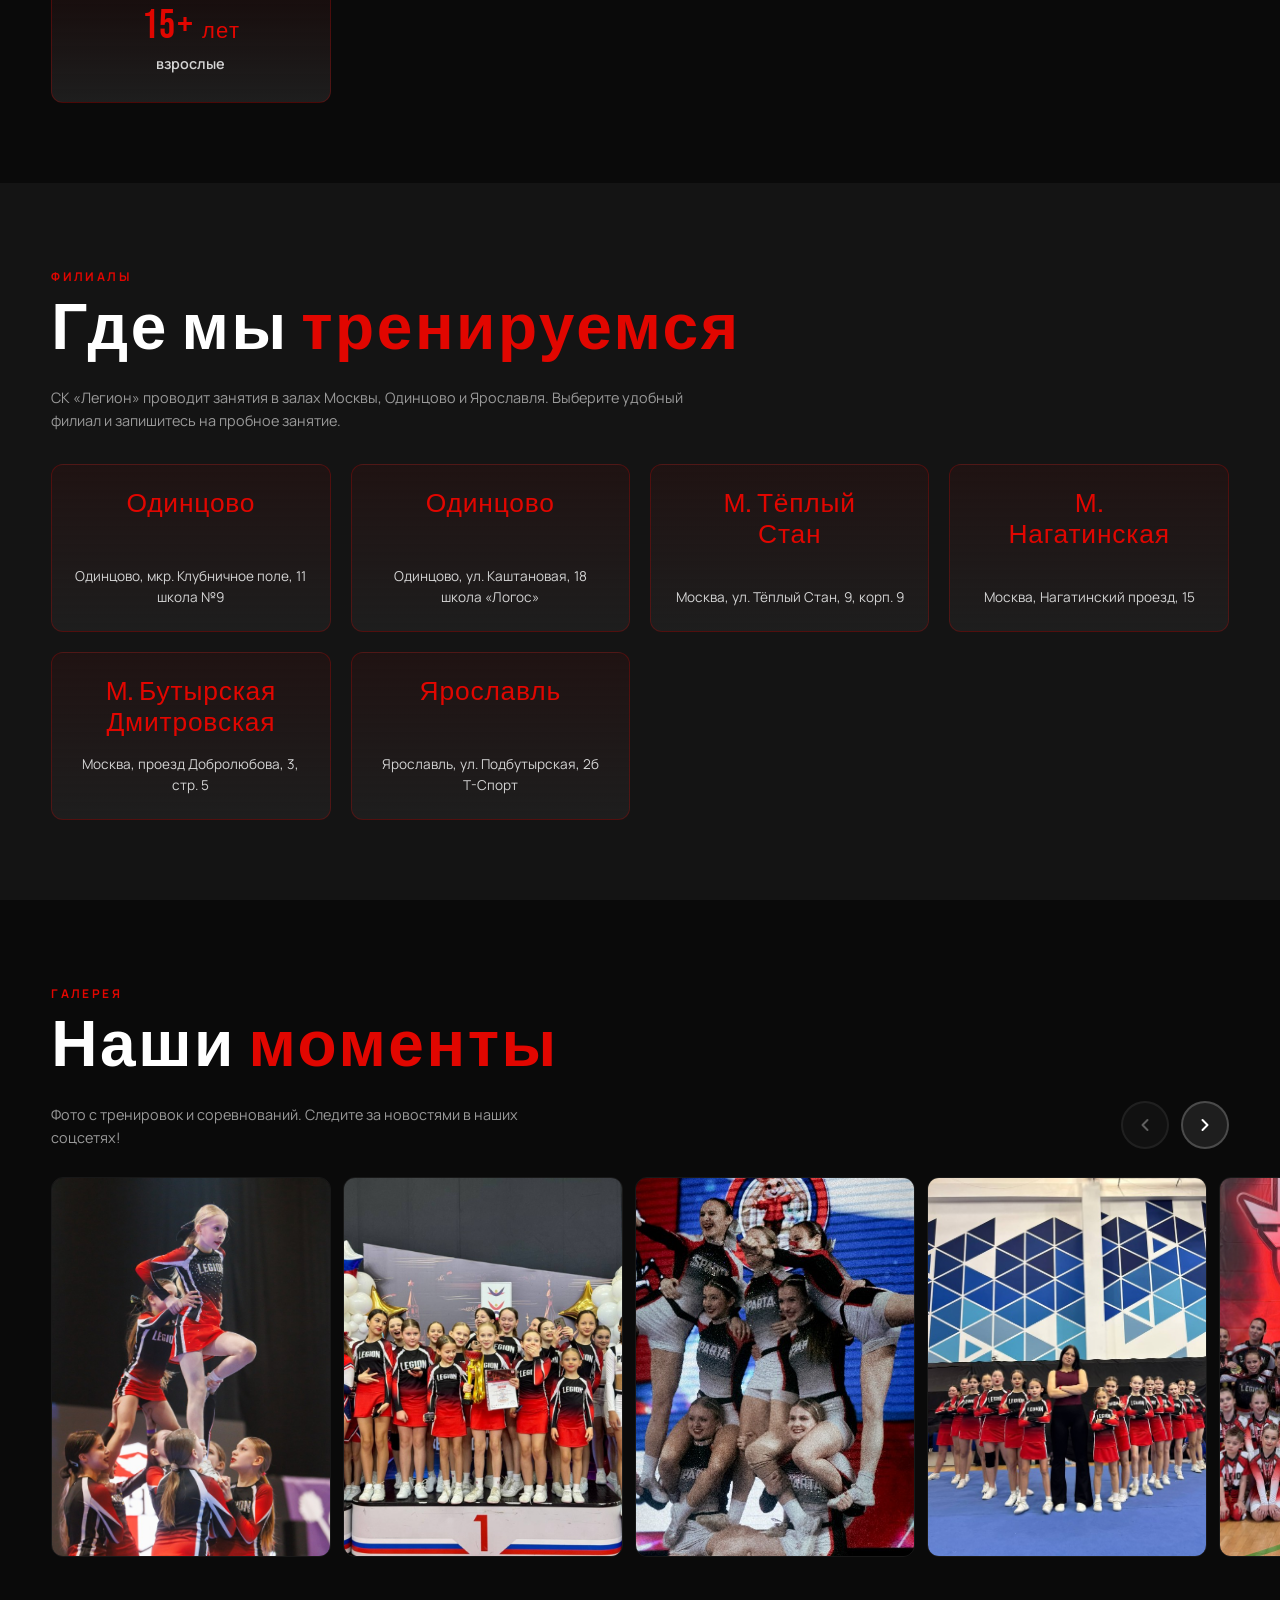
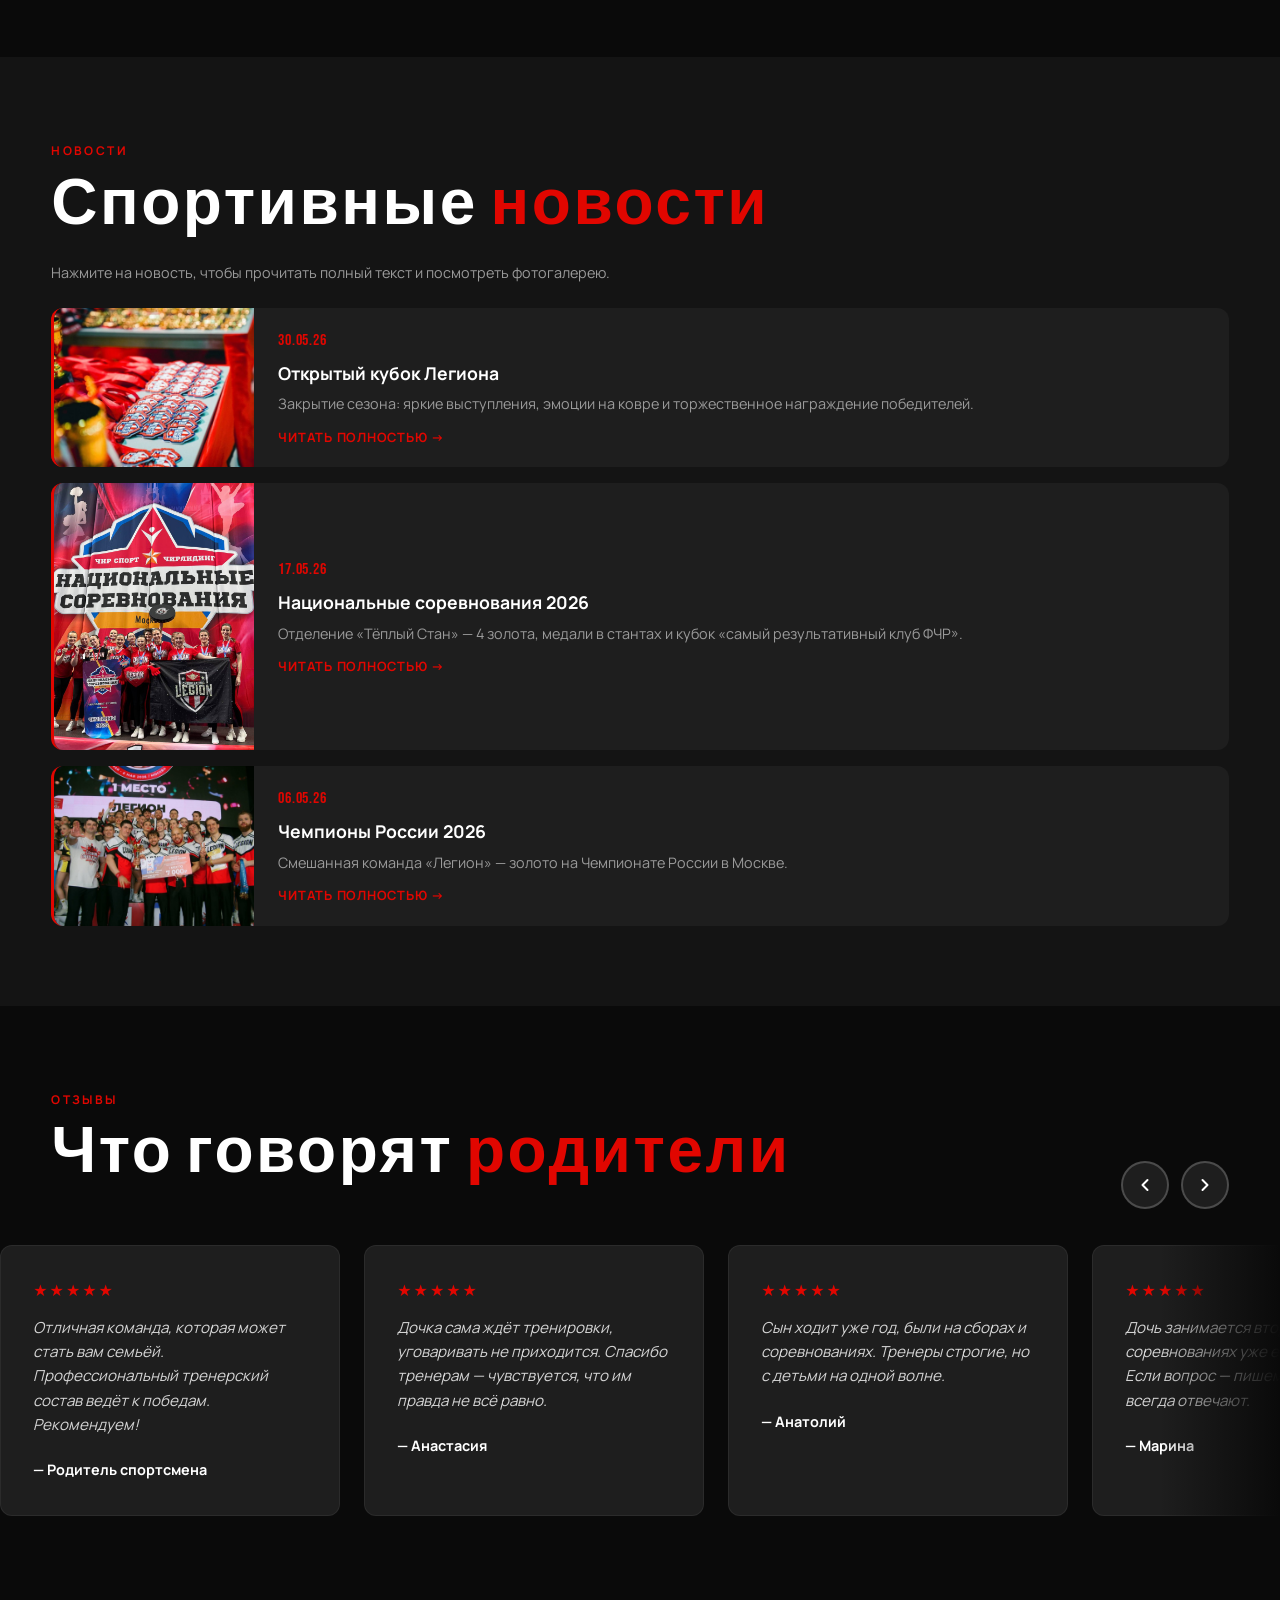
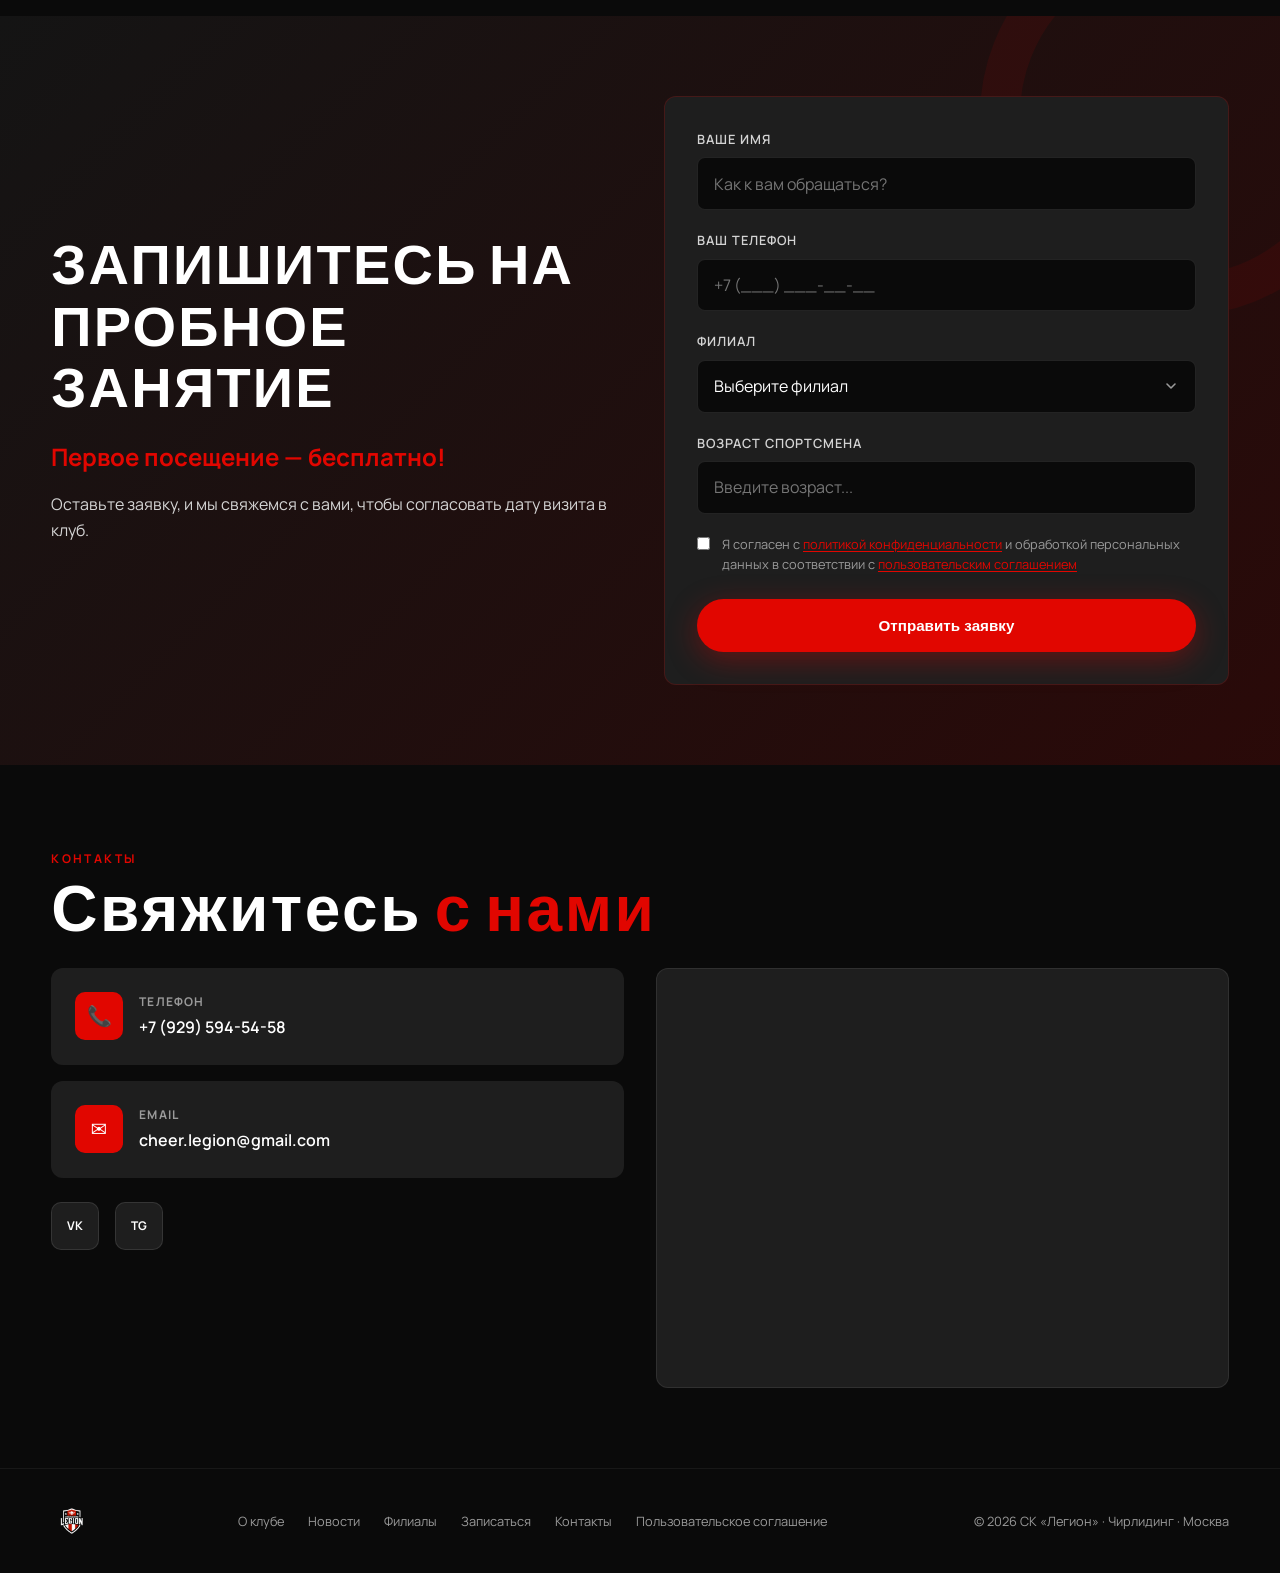
==== commit 27fc9d63: "Removed yar coaches" ====
--- a/index.html
+++ b/index.html
@@ -251,24 +251,7 @@
             <p>Руководитель танцевального отделения</p>
           </div>
         </article>
-        <article class="coach-card">
-          <div class="coach-photo">
-            <img src="images/coach-7.png" alt="Ульяна Морозова" loading="lazy">
-          </div>
-          <div class="coach-info">
-            <h3>Ульяна Морозова</h3>
-            <p>Тренер отделения: Ярославль</p>
-          </div>
-        </article>
-        <article class="coach-card">
-          <div class="coach-photo">
-            <img src="images/coach-8.png" alt="Полина Пищаева" loading="lazy">
-          </div>
-          <div class="coach-info">
-            <h3>Полина Пищаева</h3>
-            <p>Тренер отделения: Ярославль</p>
-          </div>
-        </article>
+
       </div>
     </div>
   </section>
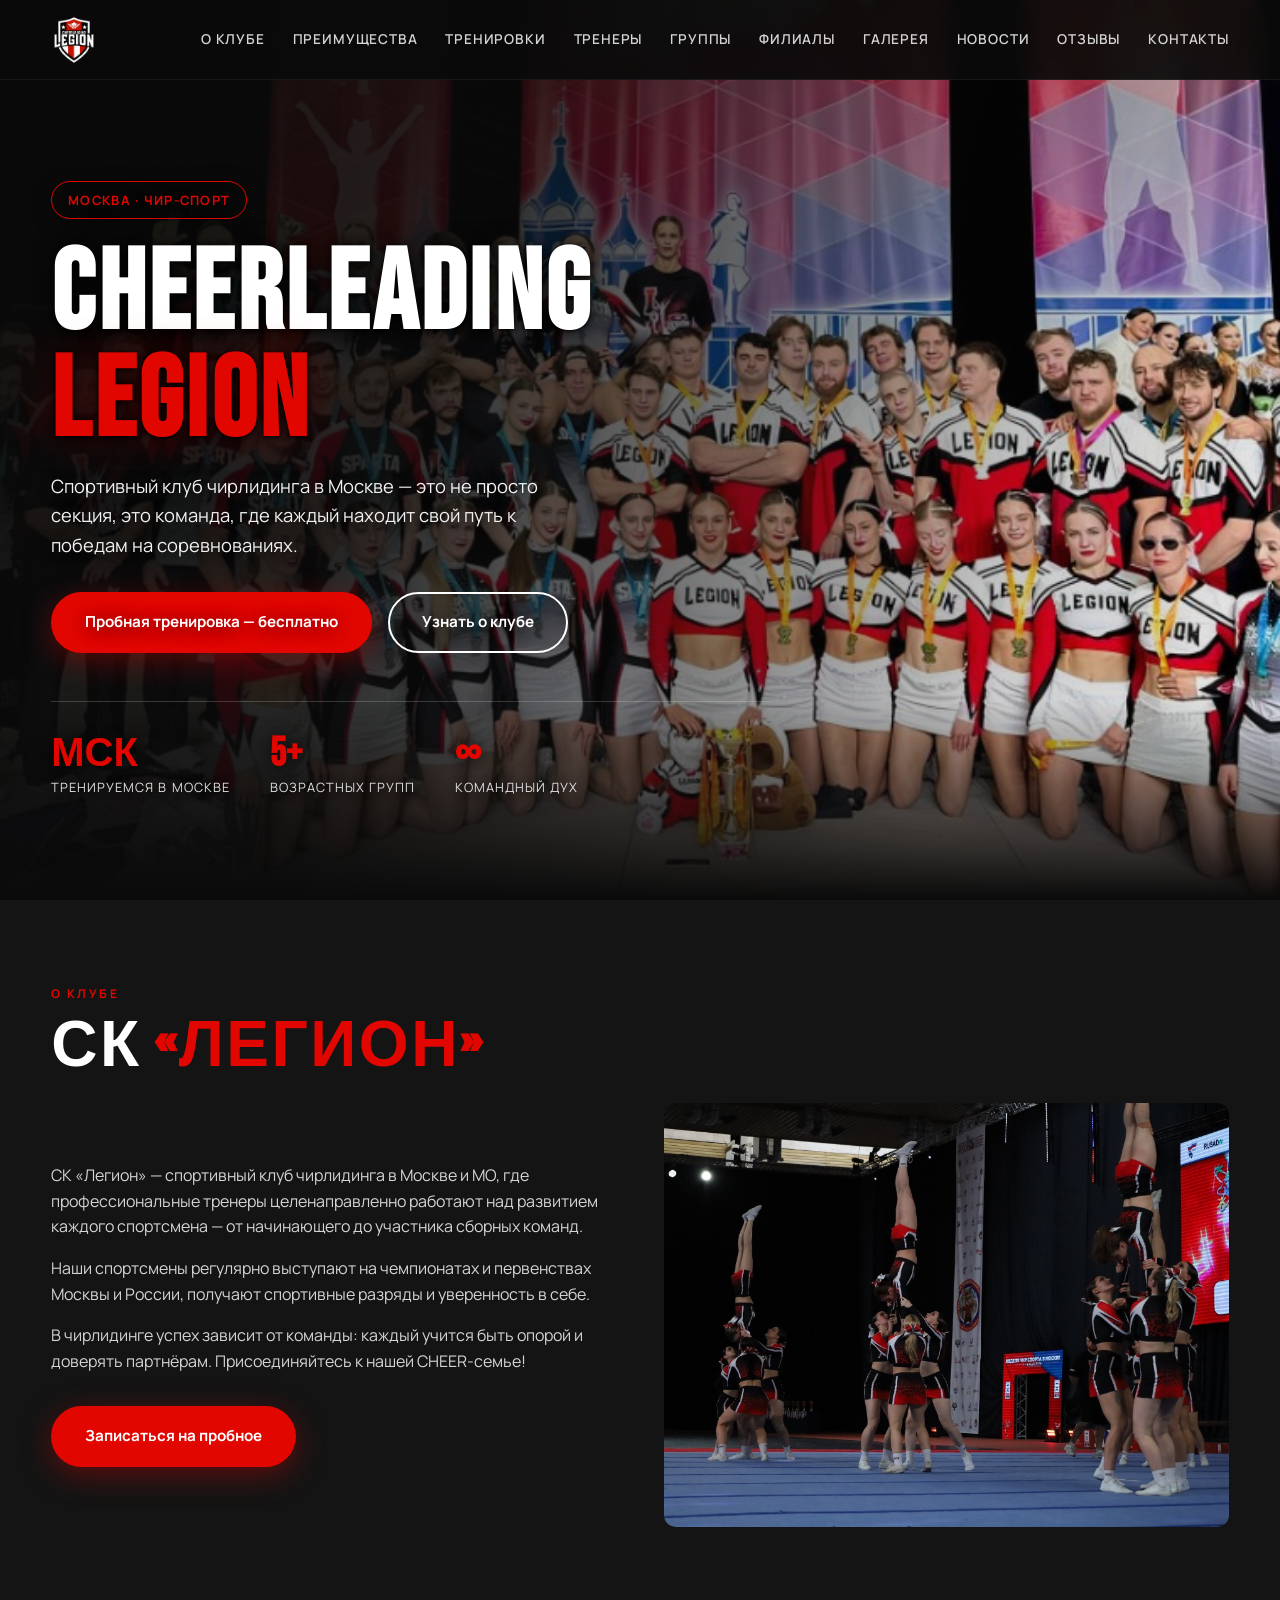
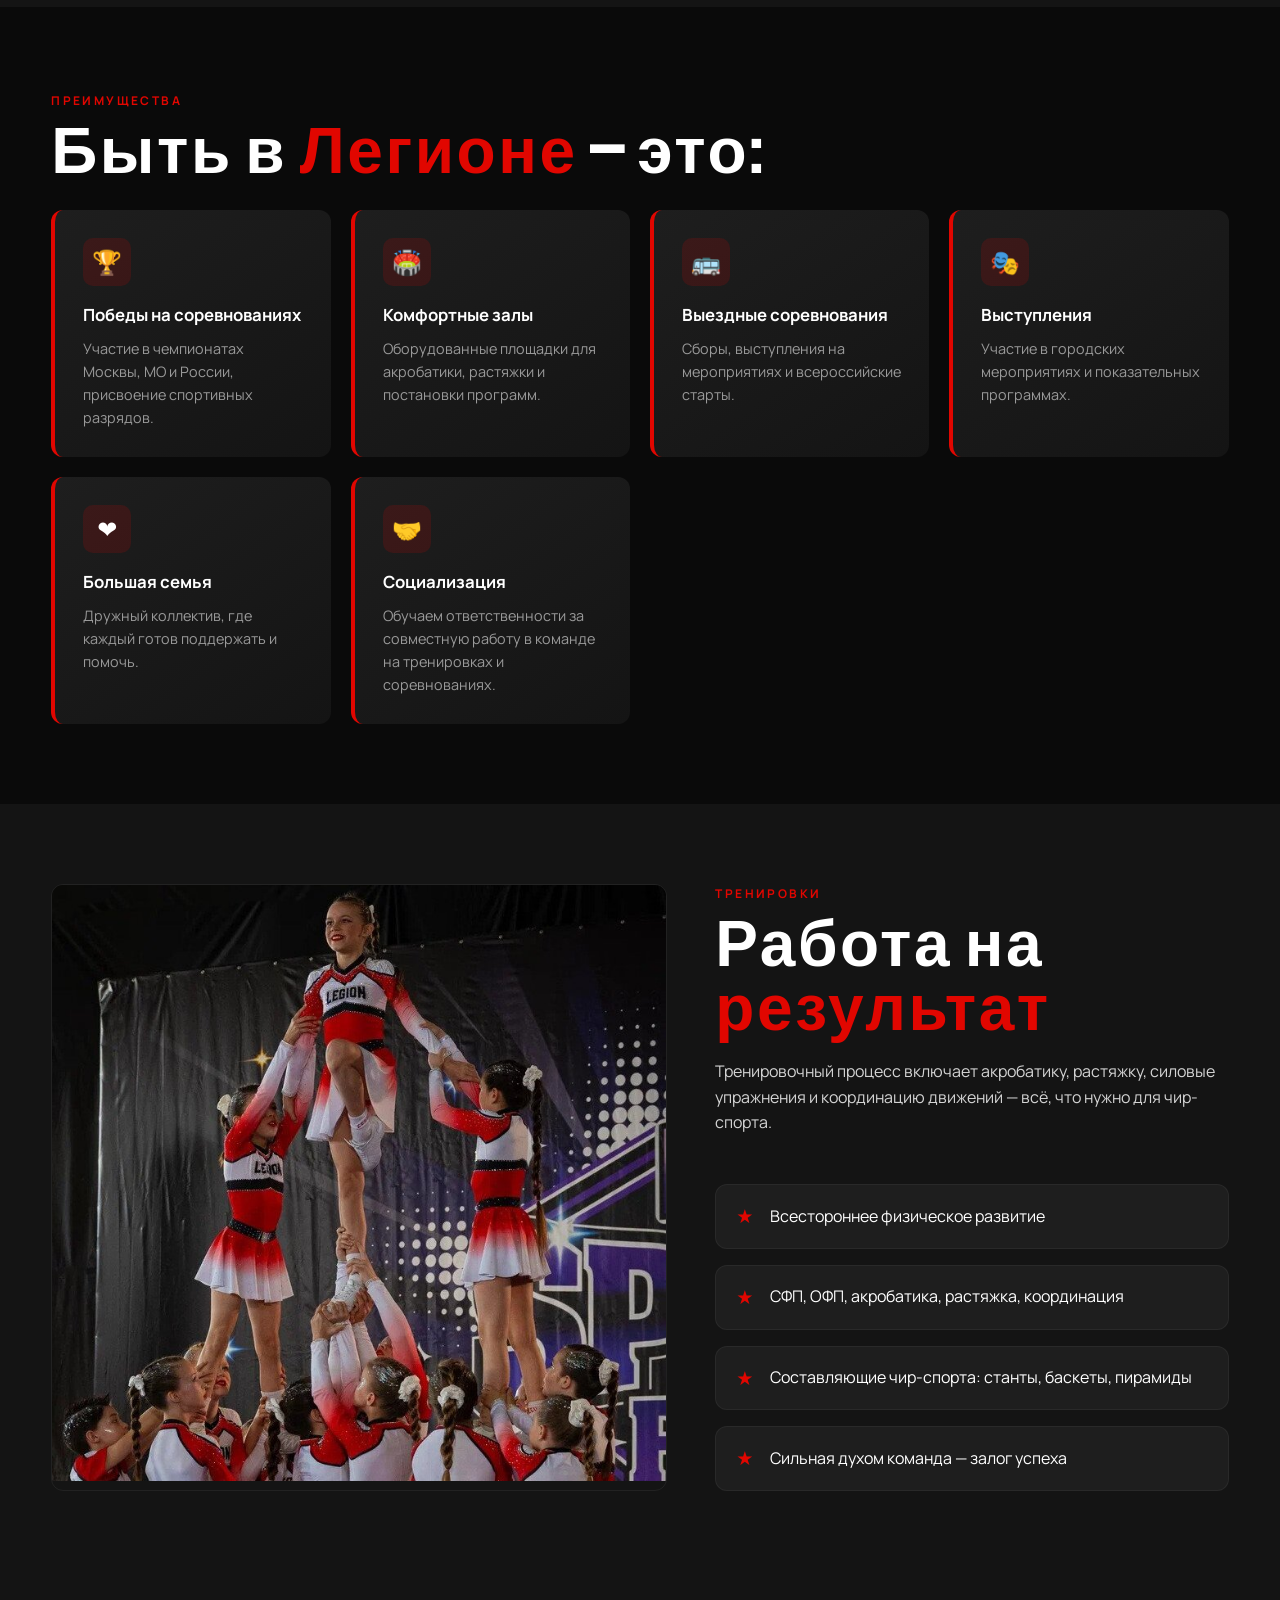
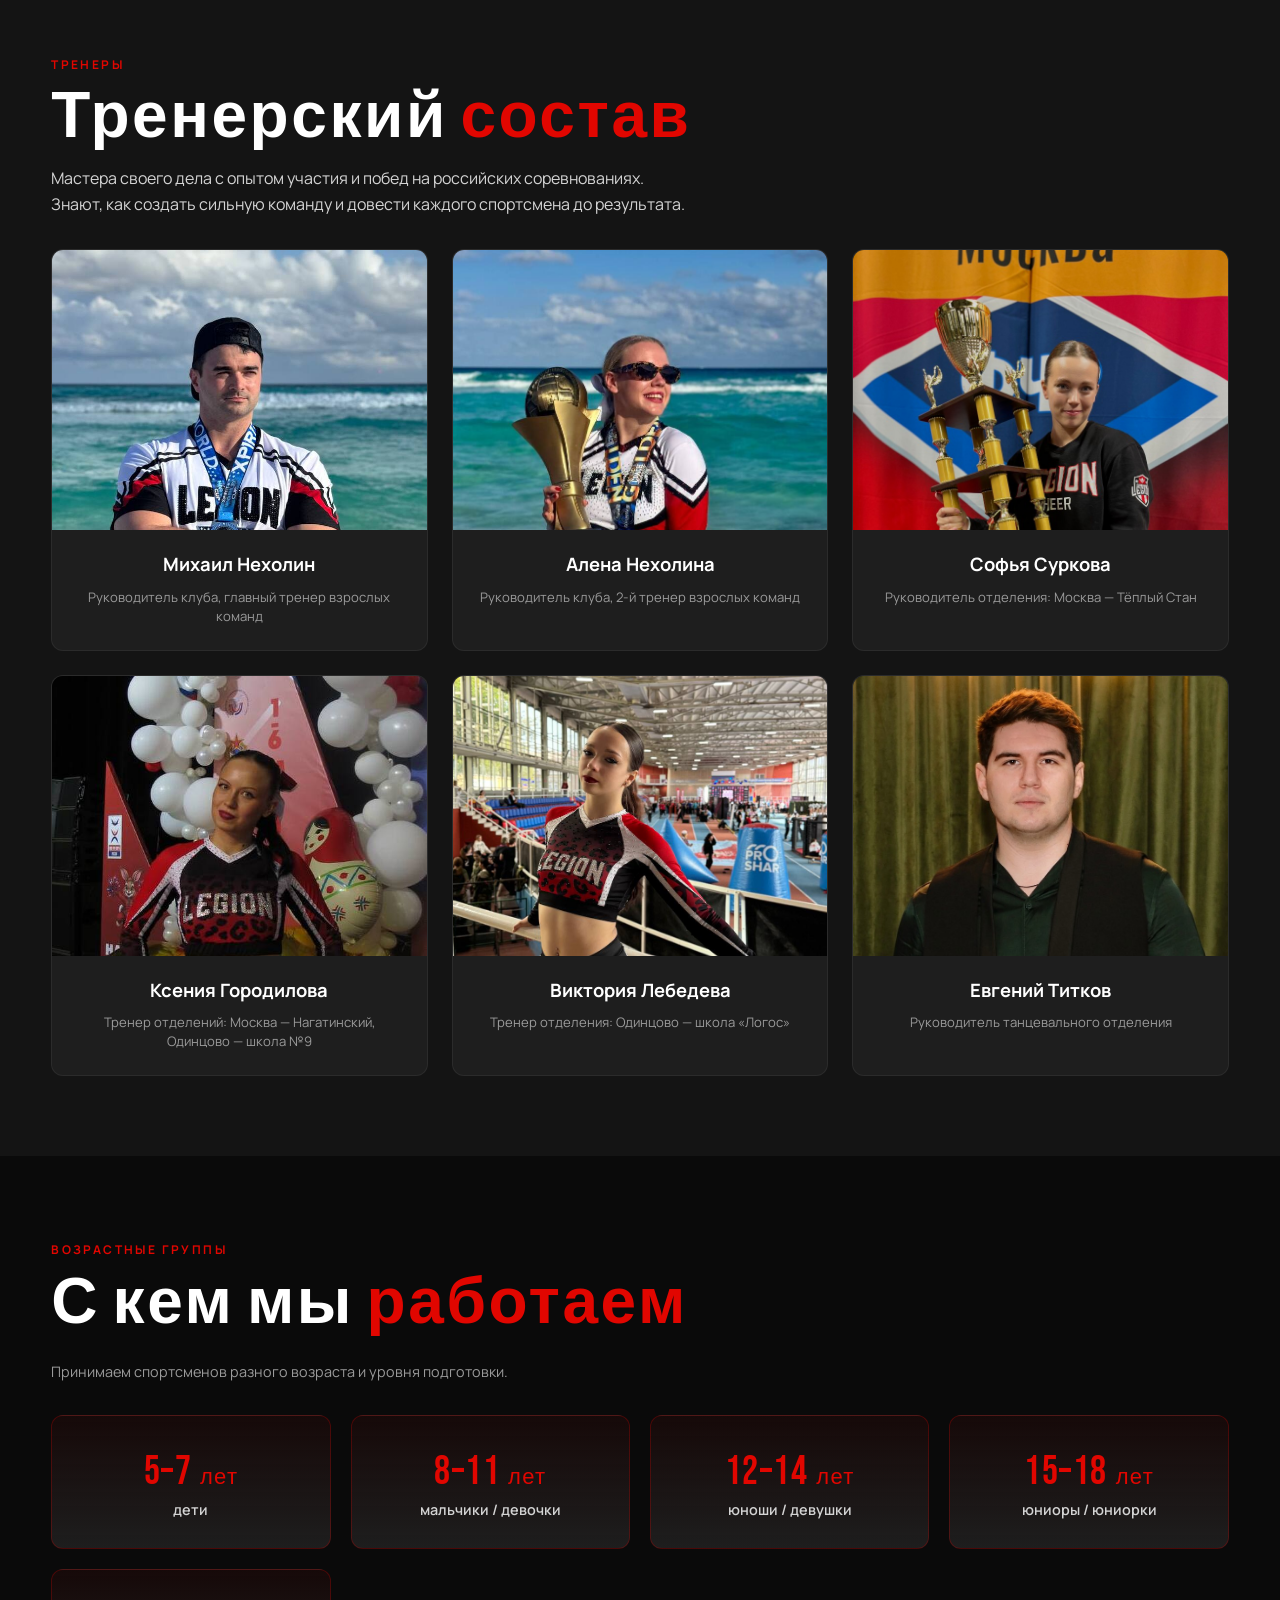
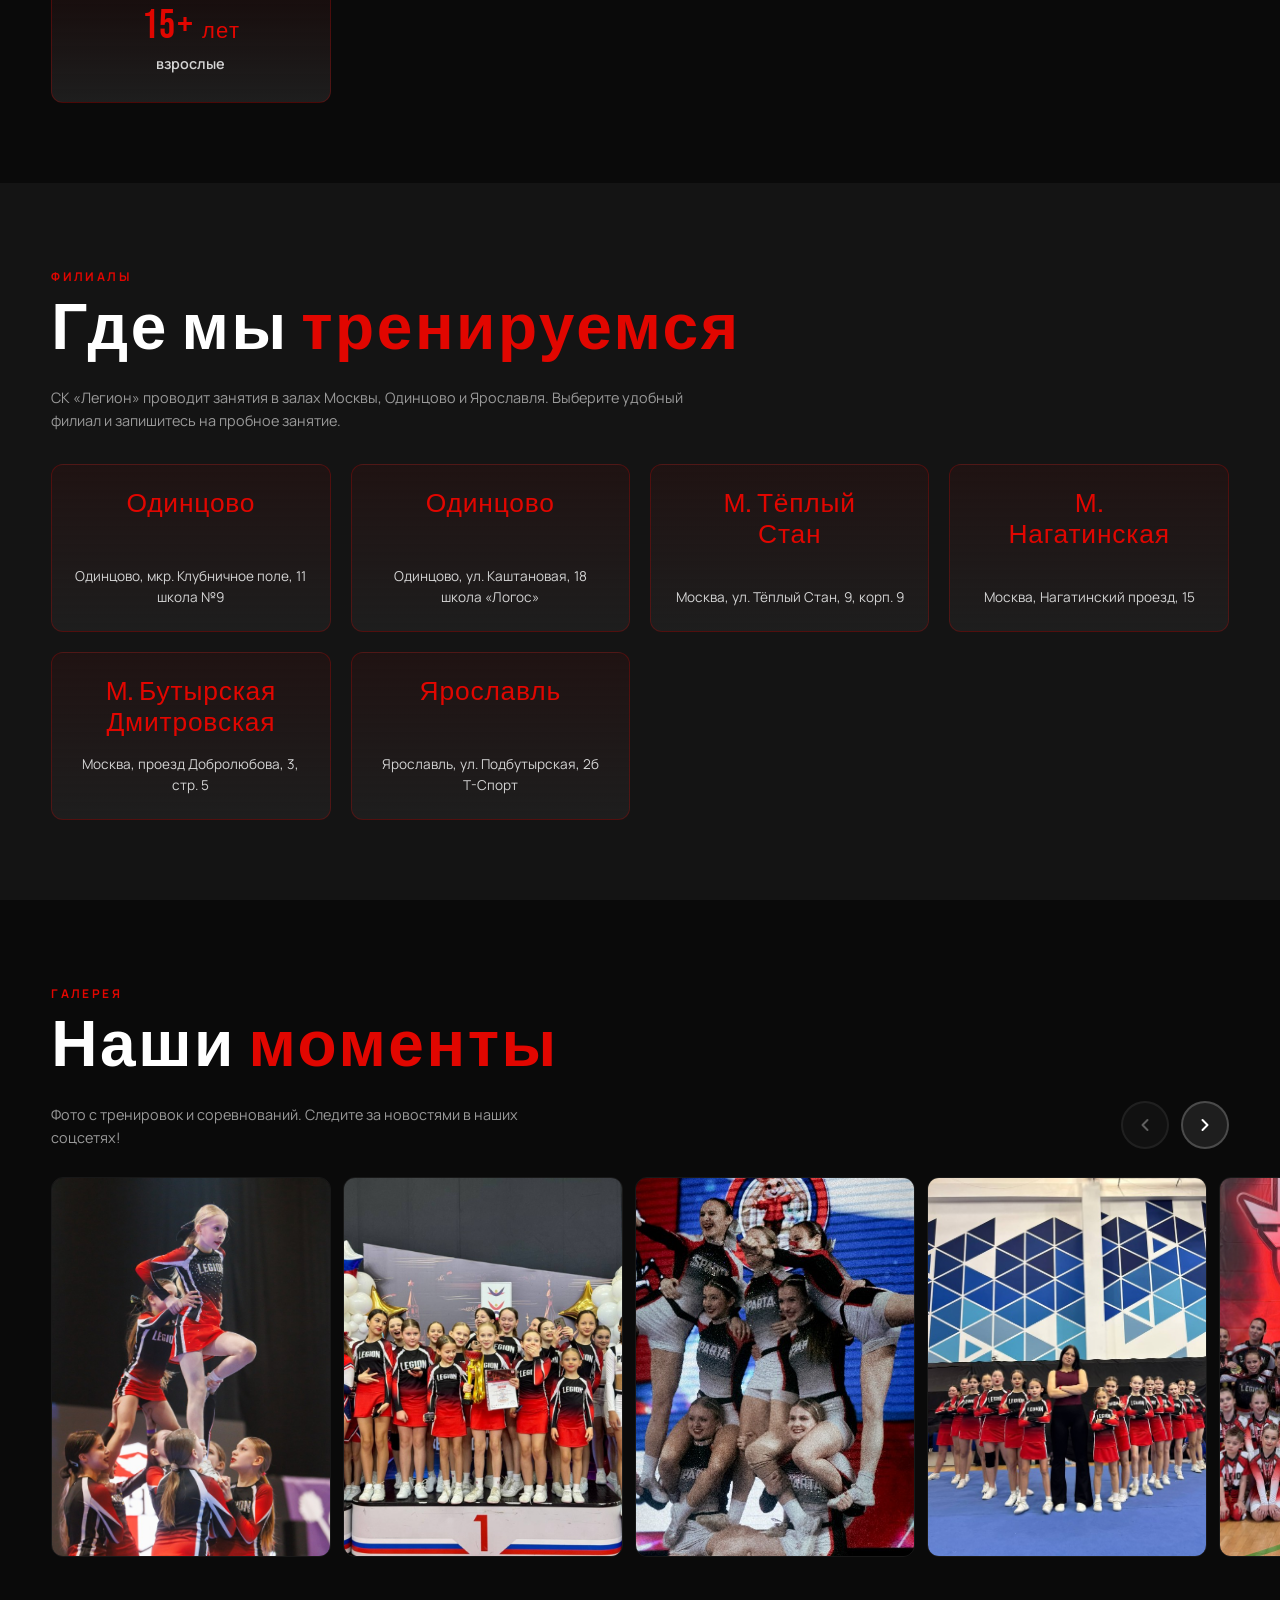
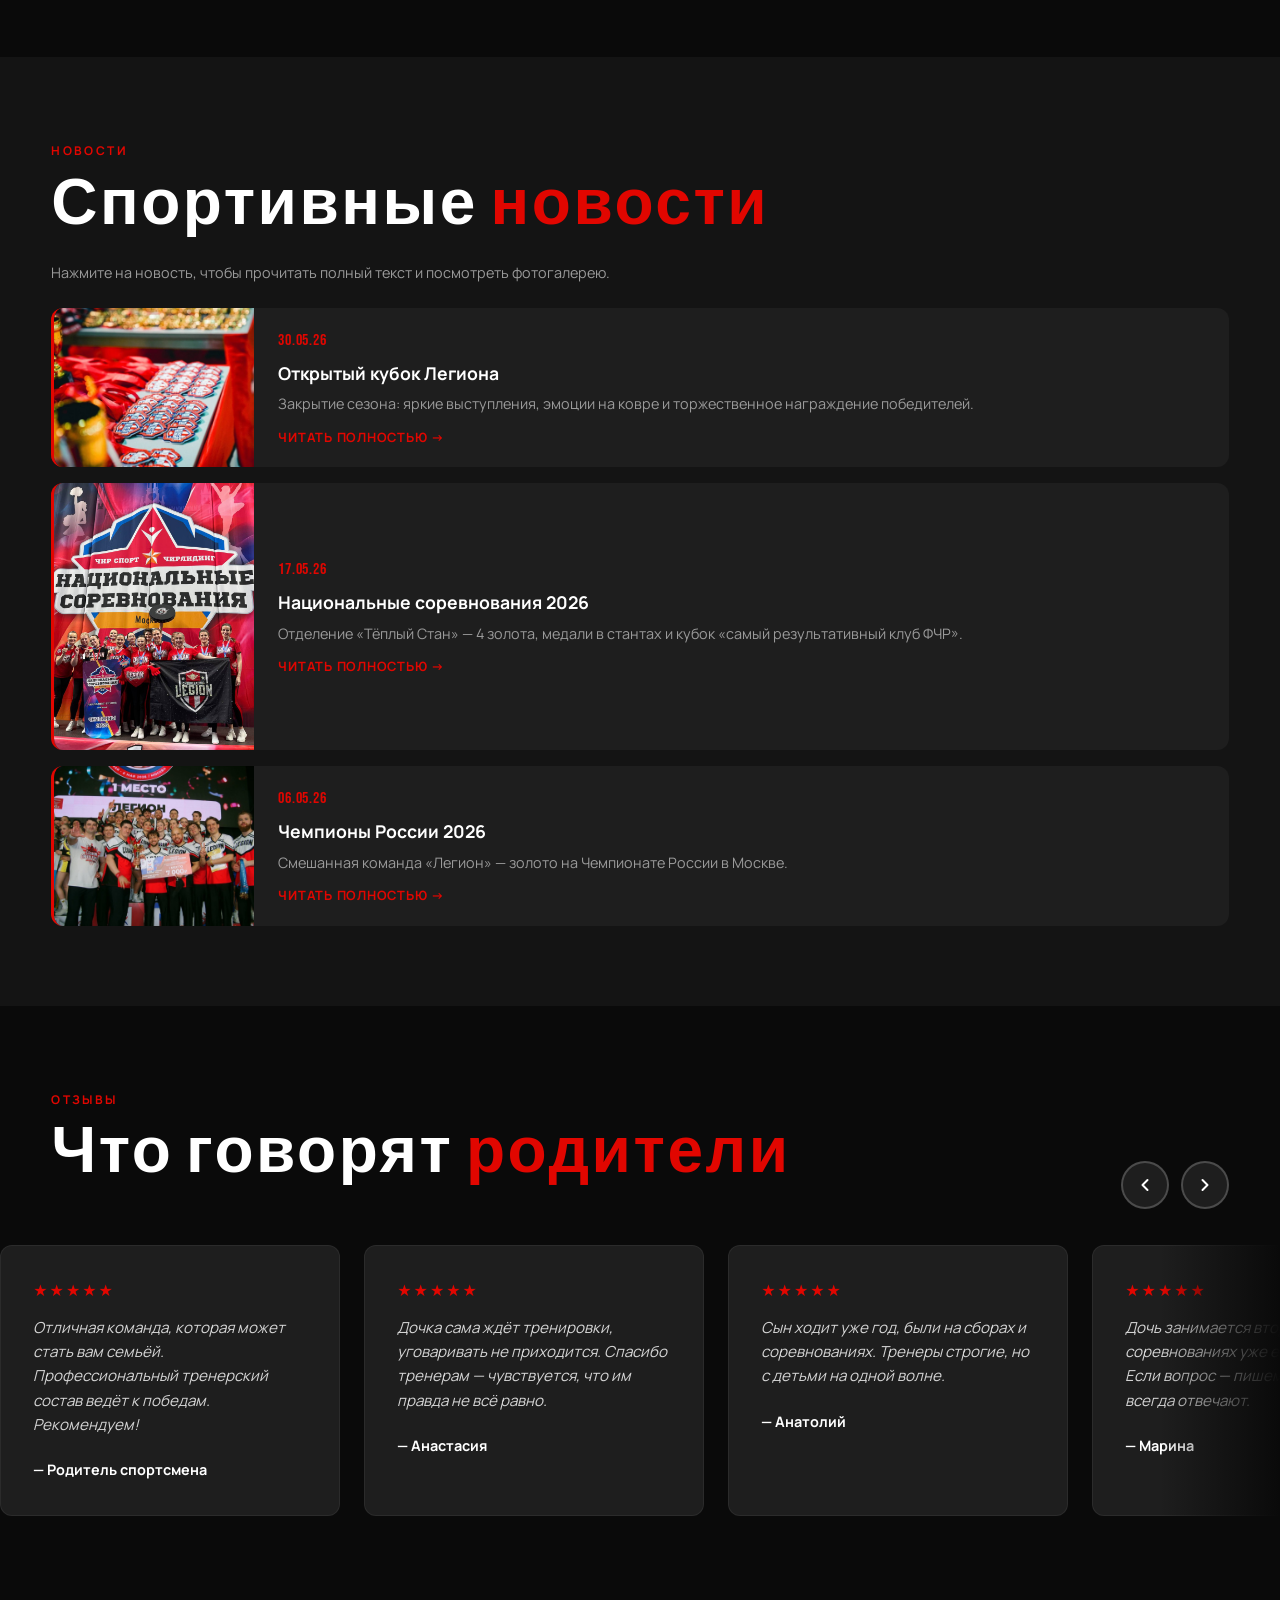
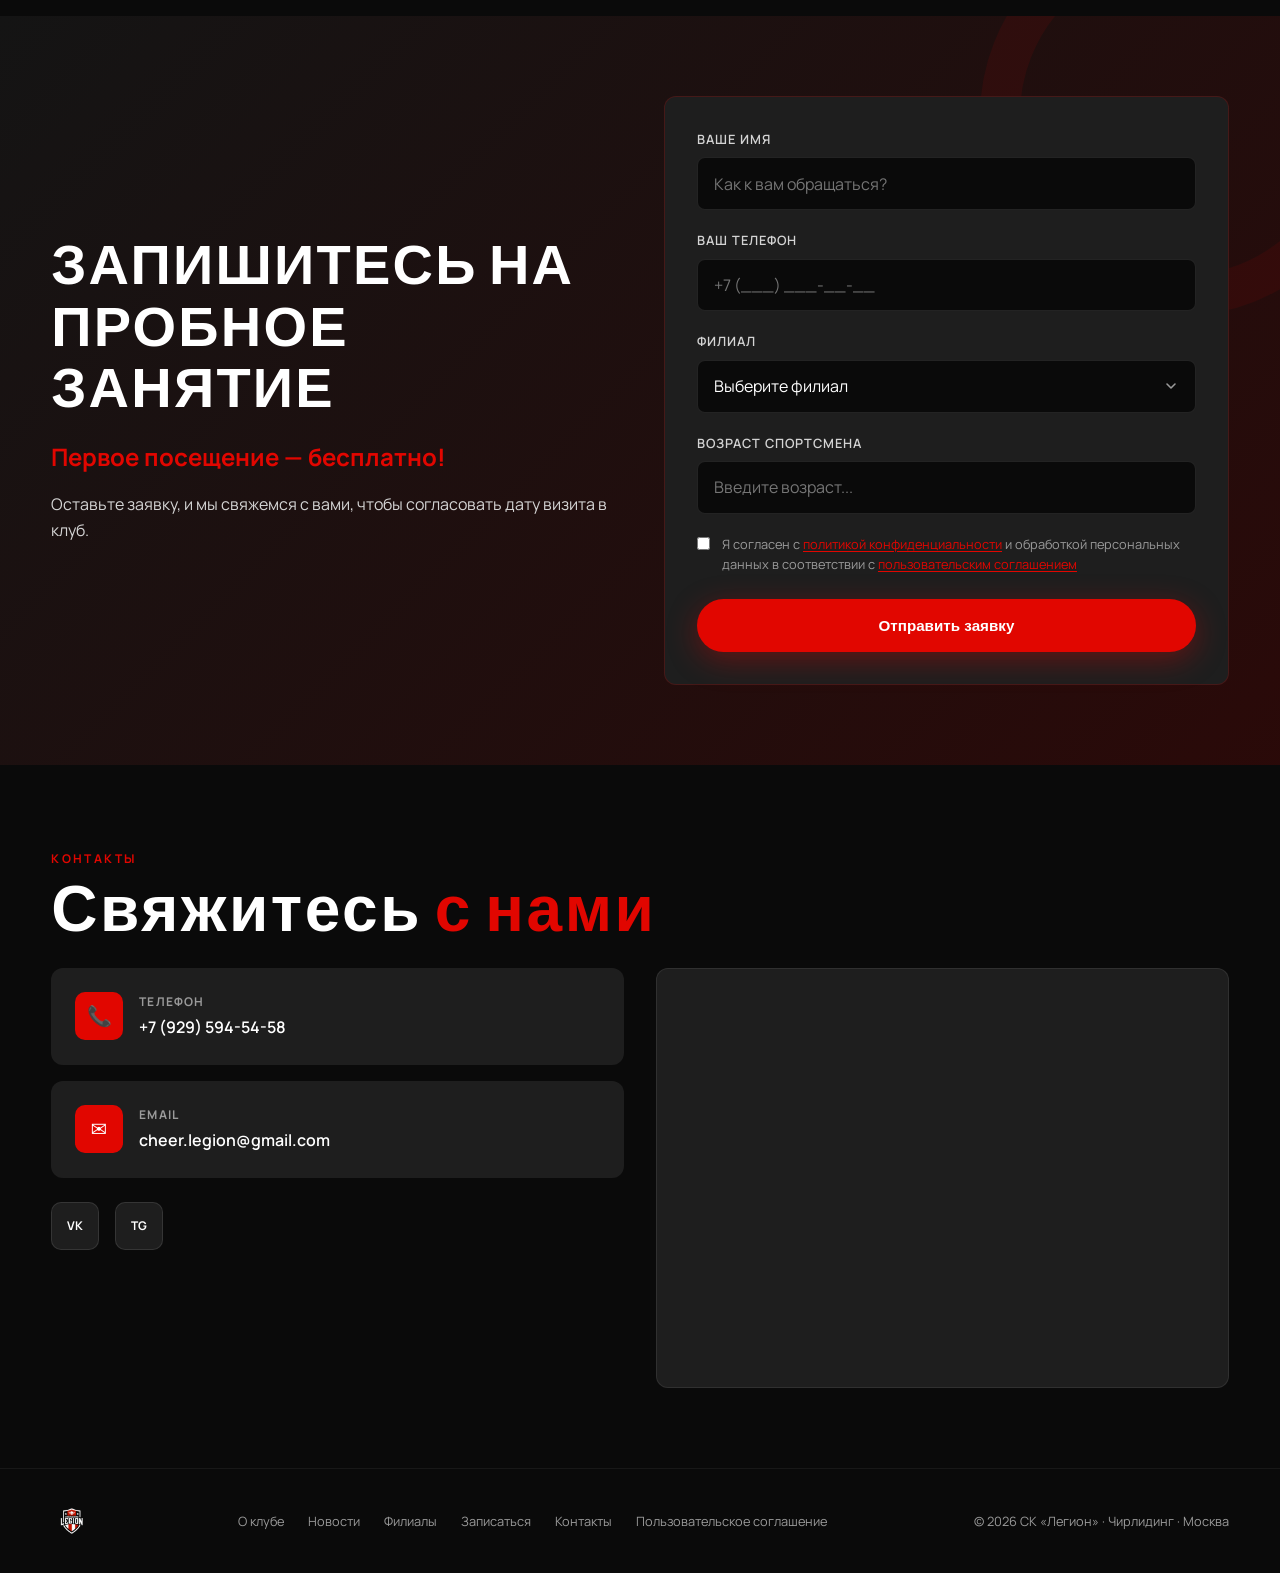
==== commit 7379d3f0: "Update photo for Vika" ====
--- a/index.html
+++ b/index.html
@@ -235,7 +235,7 @@
         </article>
         <article class="coach-card">
           <div class="coach-photo">
-            <img src="images/coach-3.png?v=2" alt="Виктория Лебедева" loading="lazy">
+            <img src="images/coach-3.png?v=3" alt="Виктория Лебедева" loading="lazy">
           </div>
           <div class="coach-info">
             <h3>Виктория Лебедева</h3>
